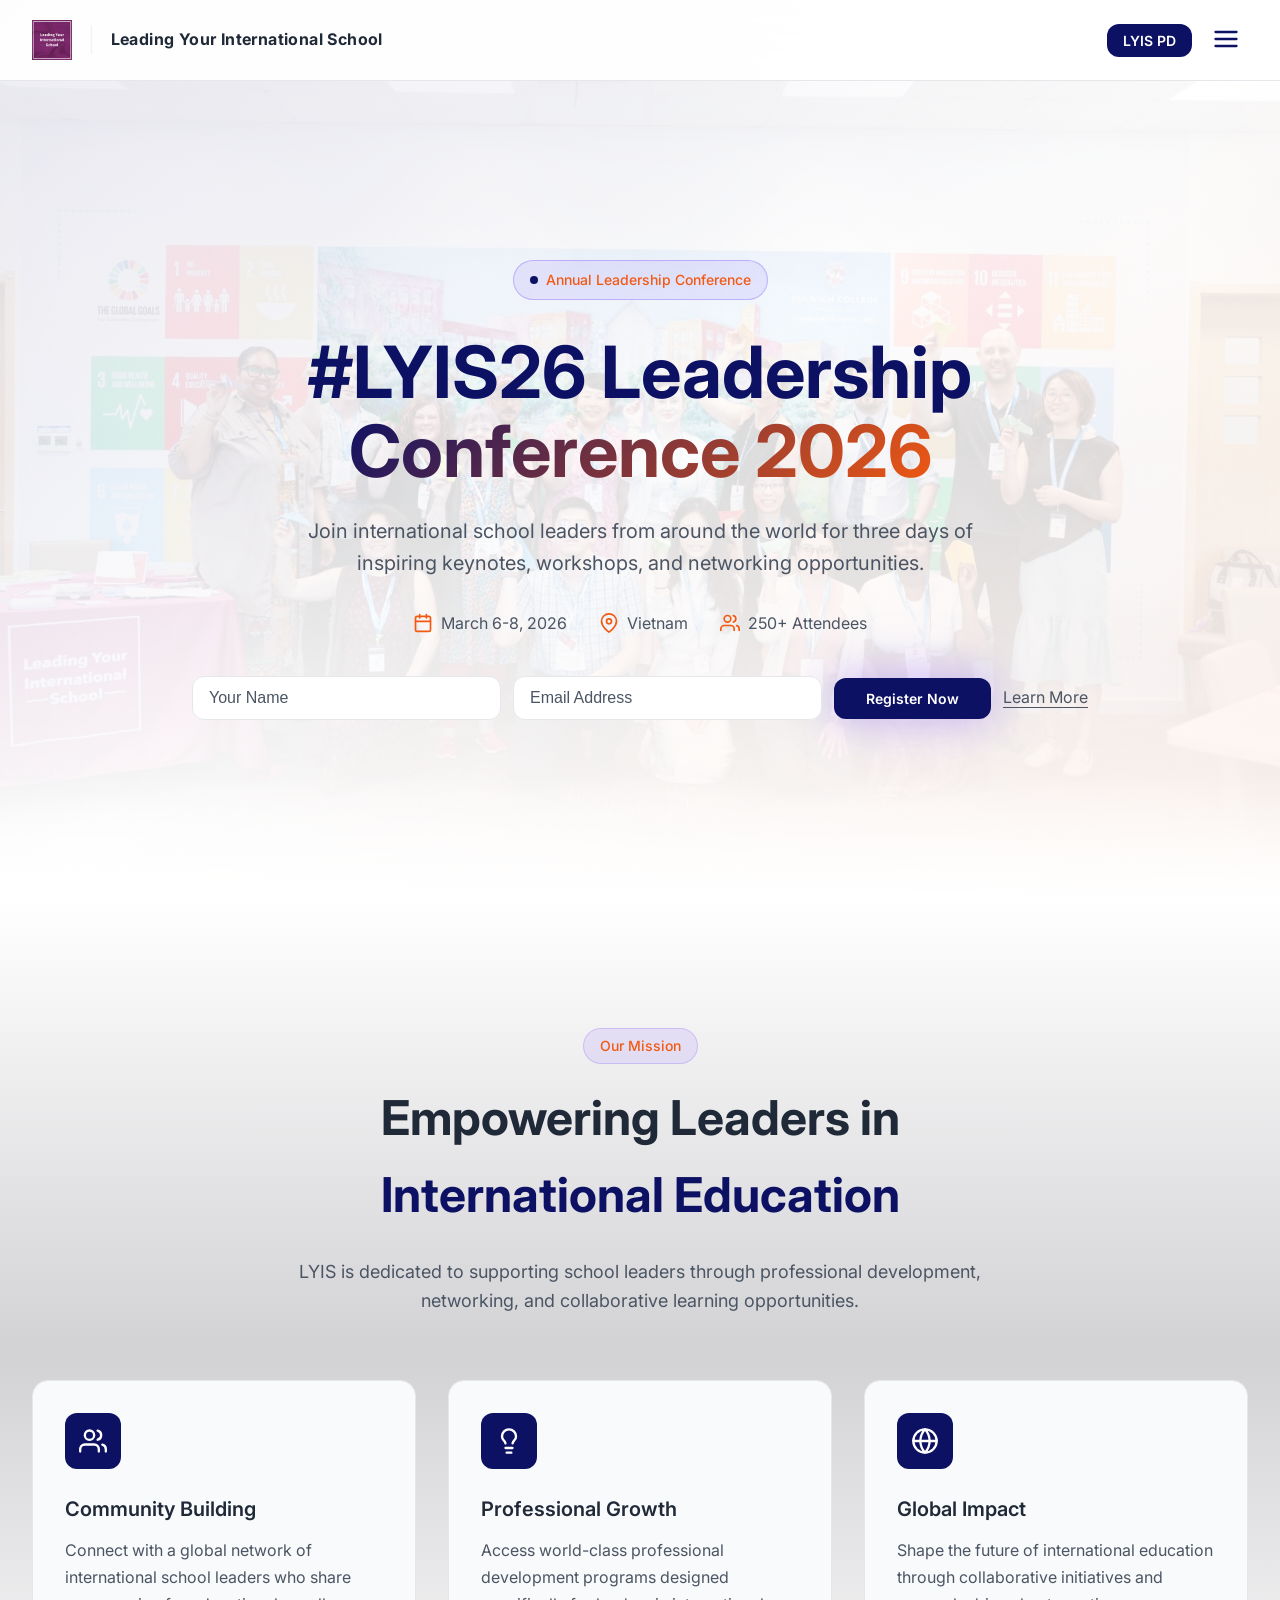
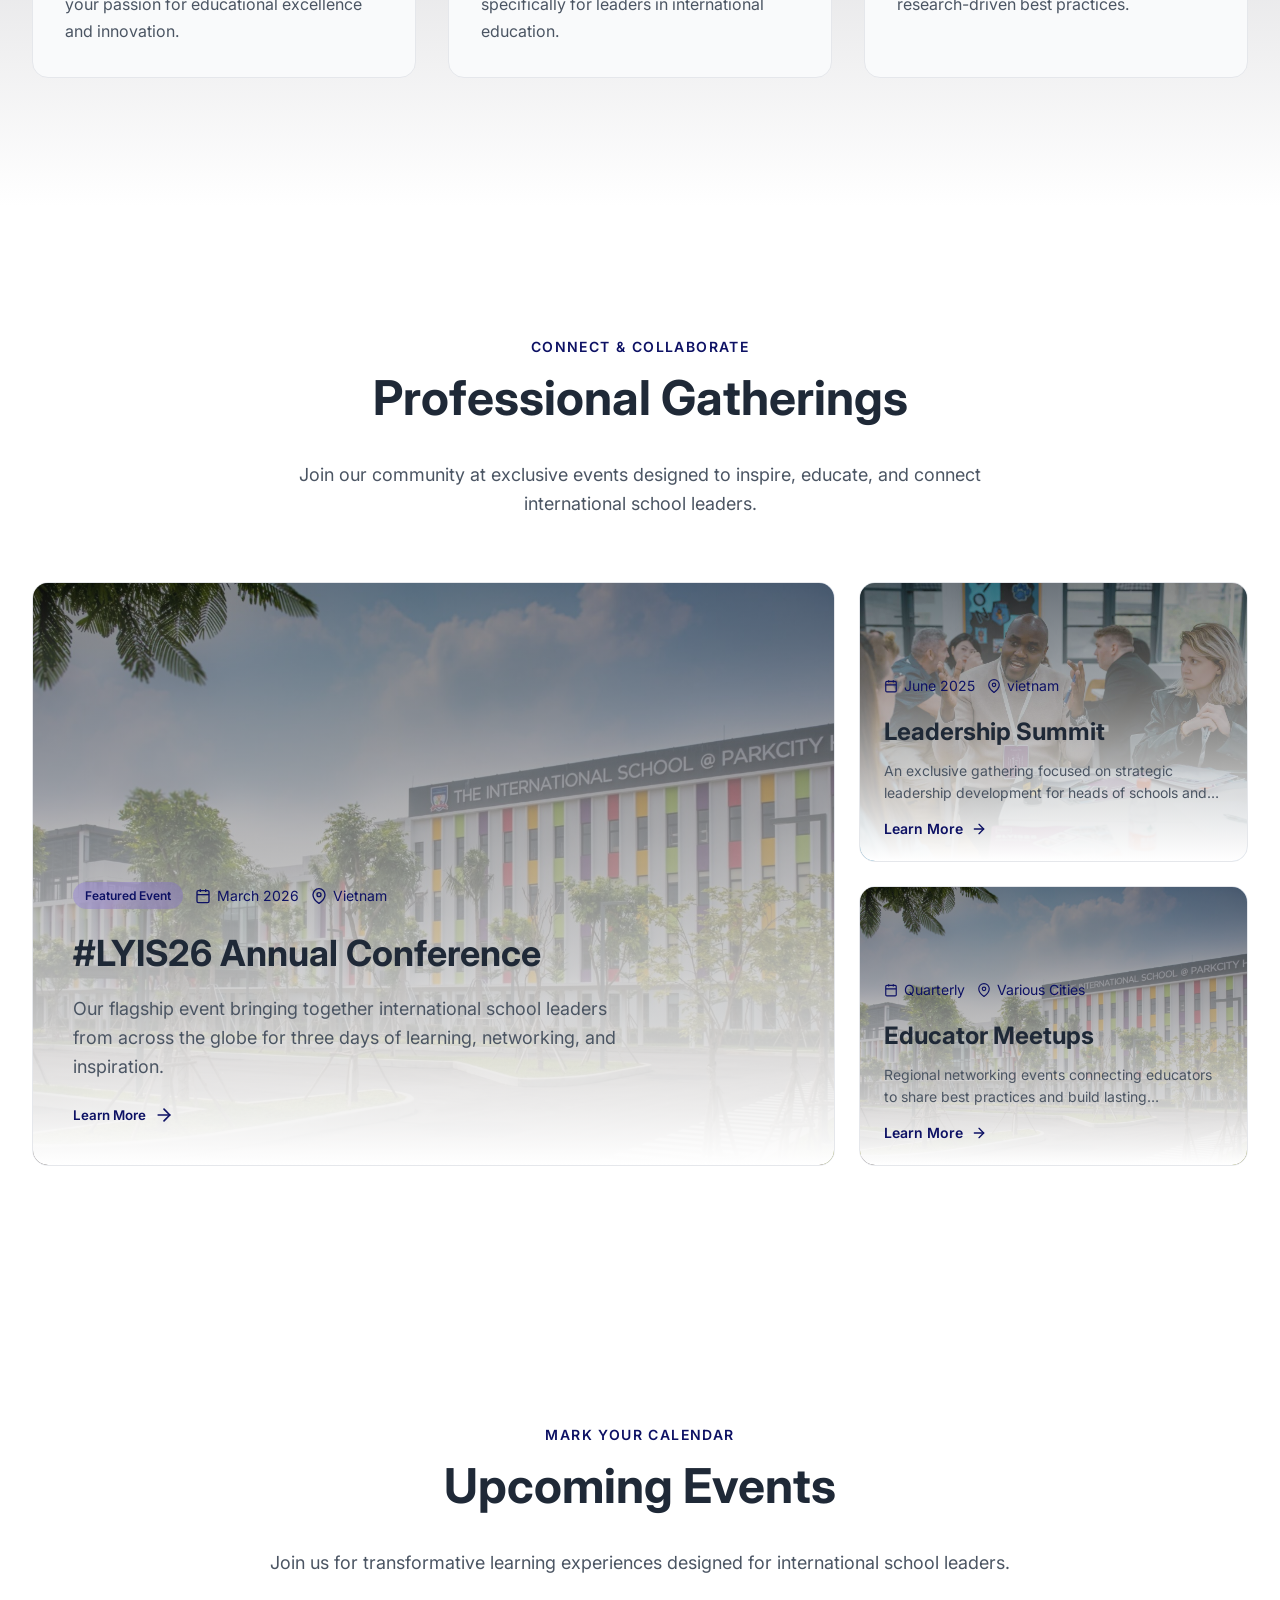
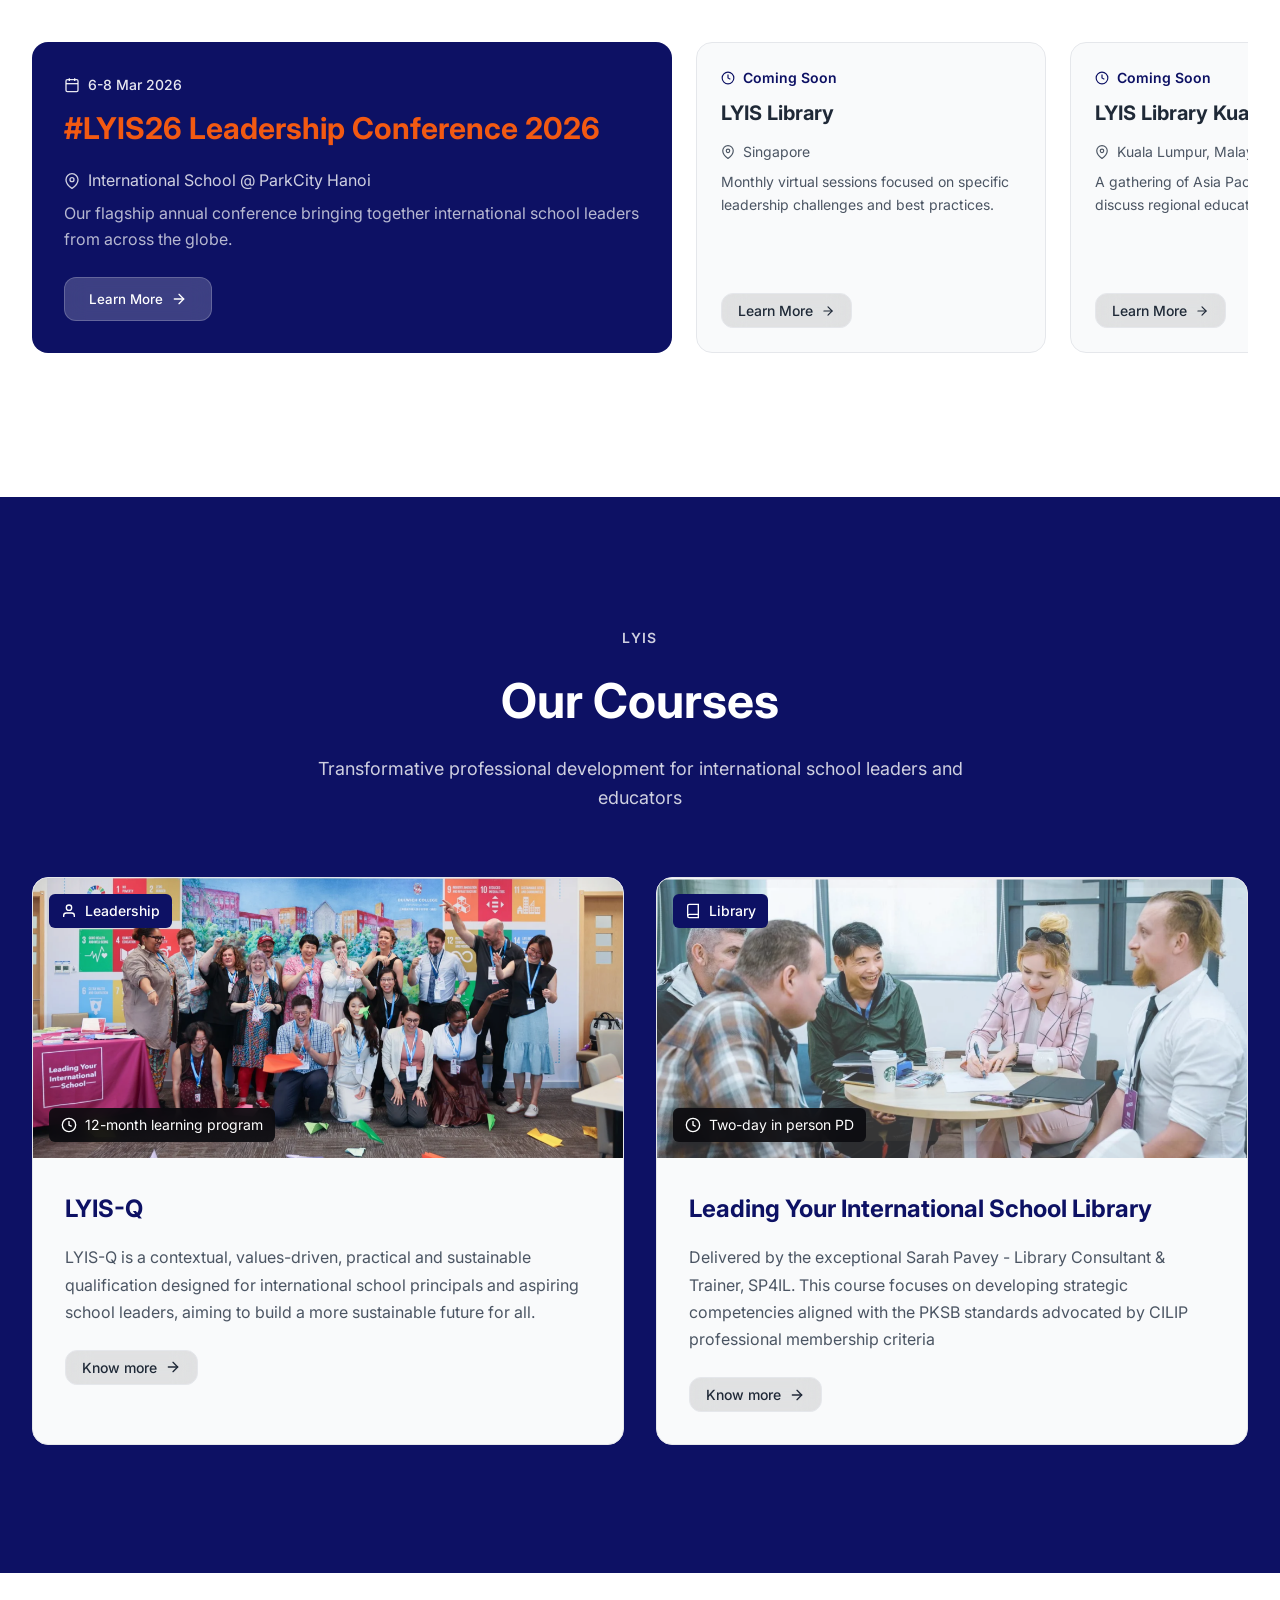
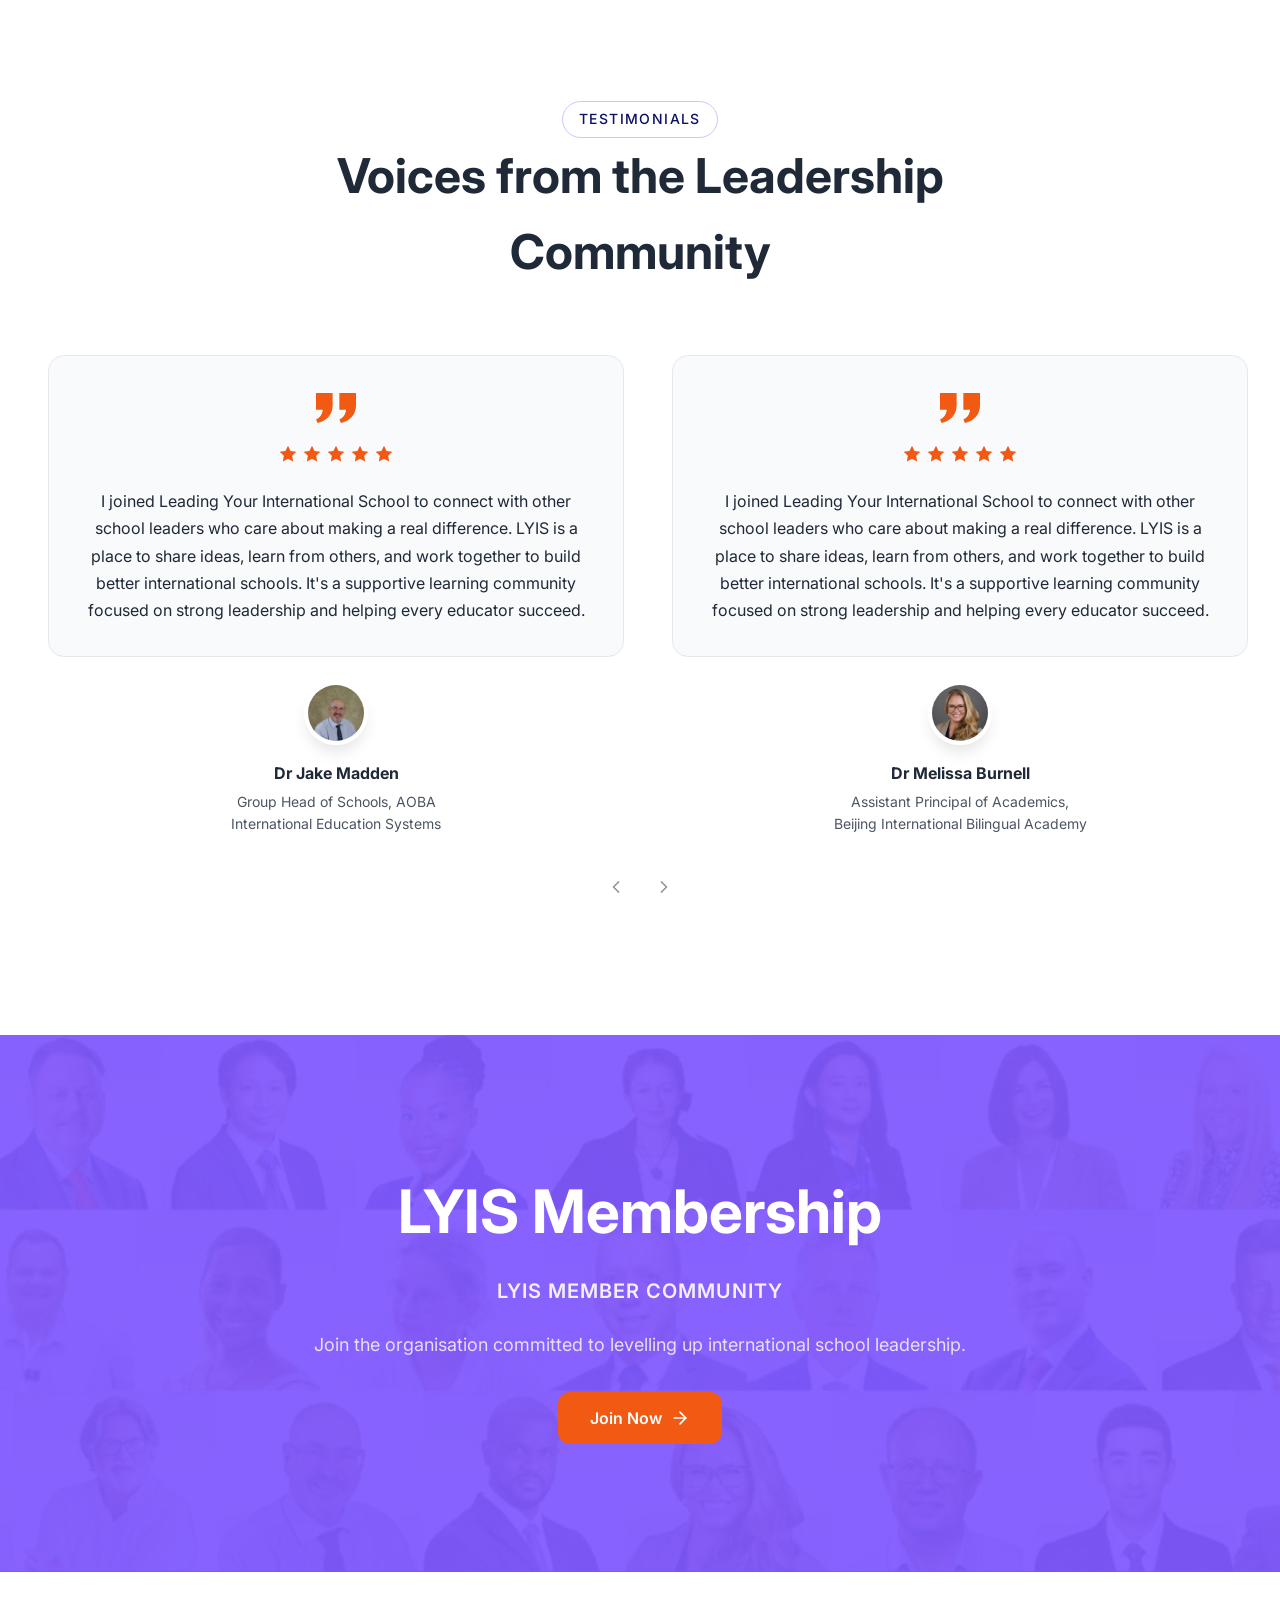
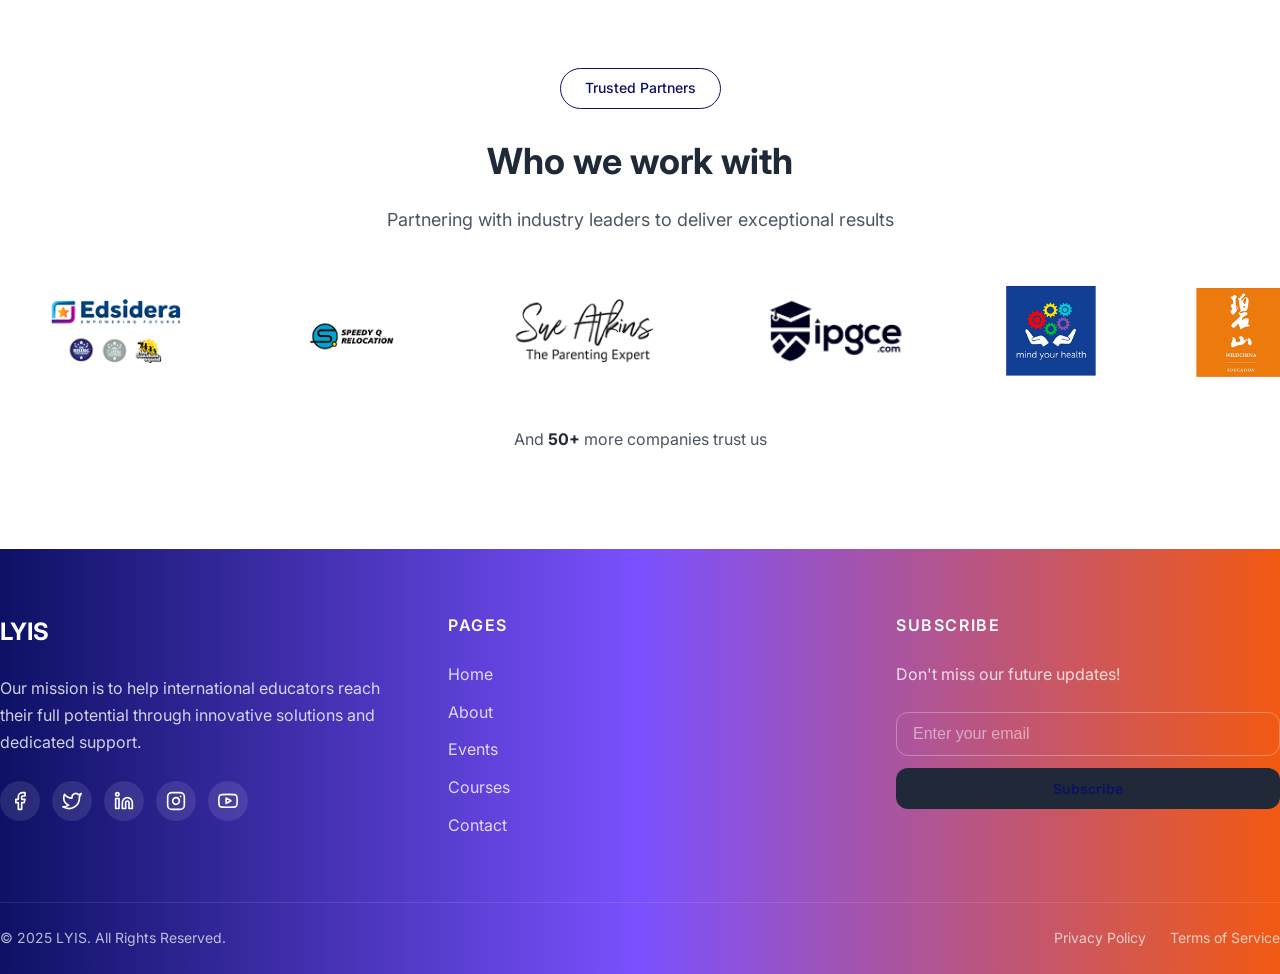
==== index.html @ 961a3764 "Add files via upload" ====
<!DOCTYPE html>
<html lang="en">
<head>
  <meta charset="UTF-8">
  <meta name="viewport" content="width=device-width, initial-scale=1.0">
  <meta name="description" content="LYIS - Leading Your International School. Join international school leaders for professional development, networking, and leadership conferences.">
  <title>LYIS - Leading Your International School</title>
  <link rel="stylesheet" href="css/style.css">
  <link href="https://fonts.googleapis.com/css2?family=Inter:wght@400;500;600;700;800&display=swap" rel="stylesheet">
</head>
<body>
  <!-- Navbar -->
  <header class="navbar">
    <div class="container nav-container">
      <a href="/" class="logo-link">
        <img src="images/lyis-logo.png" alt="LYIS - Leading Your International School" class="logo-img">
        <span class="logo-divider">|</span>
        <span class="logo-text">Leading Your International School</span>
      </a>
      <div class="nav-actions">
        <button class="btn btn-primary btn-sm">LYIS PD</button>
        <button class="menu-toggle" aria-label="Toggle menu" id="menuToggle">
          <svg width="28" height="28" viewBox="0 0 24 24" fill="none" stroke="currentColor" stroke-width="2" stroke-linecap="round" stroke-linejoin="round">
            <line x1="3" y1="12" x2="21" y2="12"></line>
            <line x1="3" y1="6" x2="21" y2="6"></line>
            <line x1="3" y1="18" x2="21" y2="18"></line>
          </svg>
        </button>
      </div>
    </div>
  </header>

  <!-- Full Page Menu Overlay -->
  <div class="menu-overlay" id="menuOverlay">
    <div class="menu-overlay-bg"></div>
    <div class="menu-content">
      <div class="container nav-container">
        <a href="/" class="logo-link">
          <img src="images/lyis-logo.png" alt="LYIS" class="logo-img">
          <span class="logo-divider">|</span>
          <span class="logo-text">Leading Your International School</span>
        </a>
        <button class="menu-close" aria-label="Close menu" id="menuClose">
          <svg width="28" height="28" viewBox="0 0 24 24" fill="none" stroke="currentColor" stroke-width="2" stroke-linecap="round" stroke-linejoin="round">
            <line x1="18" y1="6" x2="6" y2="18"></line>
            <line x1="6" y1="6" x2="18" y2="18"></line>
          </svg>
        </button>
      </div>
      <nav class="menu-nav">
        <a href="#about" class="menu-link">About</a>
        <a href="#events" class="menu-link">Events</a>
        <a href="#courses" class="menu-link">Courses</a>
        <a href="#membership" class="menu-link">Membership</a>
        <a href="#contact" class="menu-link">Contact</a>
      </nav>
    </div>
  </div>

  <!-- Hero Section -->
  <section class="hero" id="home">
    <div class="hero-bg" style="background-image: url('images/hero-background.jpg');"></div>
    <div class="hero-overlay"></div>
    <div class="hero-overlay-accent"></div>
    <div class="container hero-content">
      <div class="hero-inner">
        <div class="conference-badge">
          <span class="badge-dot"></span>
          <span>Annual Leadership Conference</span>
        </div>
        <h1 class="hero-title">
          #LYIS26 Leadership<br>
          <span class="gradient-text">Conference 2026</span>
        </h1>
        <p class="hero-description">
          Join international school leaders from around the world for three days of 
          inspiring keynotes, workshops, and networking opportunities.
        </p>
        <div class="hero-details">
          <div class="detail-item">
            <svg width="20" height="20" viewBox="0 0 24 24" fill="none" stroke="currentColor" stroke-width="2" stroke-linecap="round" stroke-linejoin="round" class="icon-primary">
              <rect x="3" y="4" width="18" height="18" rx="2" ry="2"></rect>
              <line x1="16" y1="2" x2="16" y2="6"></line>
              <line x1="8" y1="2" x2="8" y2="6"></line>
              <line x1="3" y1="10" x2="21" y2="10"></line>
            </svg>
            <span>March 6-8, 2026</span>
          </div>
          <div class="detail-item">
            <svg width="20" height="20" viewBox="0 0 24 24" fill="none" stroke="currentColor" stroke-width="2" stroke-linecap="round" stroke-linejoin="round" class="icon-primary">
              <path d="M21 10c0 7-9 13-9 13s-9-6-9-13a9 9 0 0 1 18 0z"></path>
              <circle cx="12" cy="10" r="3"></circle>
            </svg>
            <span>Vietnam</span>
          </div>
          <div class="detail-item">
            <svg width="20" height="20" viewBox="0 0 24 24" fill="none" stroke="currentColor" stroke-width="2" stroke-linecap="round" stroke-linejoin="round" class="icon-primary">
              <path d="M17 21v-2a4 4 0 0 0-4-4H5a4 4 0 0 0-4 4v2"></path>
              <circle cx="9" cy="7" r="4"></circle>
              <path d="M23 21v-2a4 4 0 0 0-3-3.87"></path>
              <path d="M16 3.13a4 4 0 0 1 0 7.75"></path>
            </svg>
            <span>250+ Attendees</span>
          </div>
        </div>
        <form class="hero-form">
          <input type="text" placeholder="Your Name" class="form-input">
          <input type="email" placeholder="Email Address" class="form-input">
          <button type="submit" class="btn btn-primary btn-glow">Register Now</button>
          <a href="#about" class="learn-more-link">Learn More</a>
        </form>
      </div>
    </div>
    <div class="hero-fade"></div>
  </section>

  <!-- Mission Section -->
  <section id="about" class="mission-section">
    <div class="mission-gradient"></div>
    <div class="container">
      <div class="section-header">
        <span class="section-badge">Our Mission</span>
        <h2 class="section-title">
          Empowering Leaders in <span class="primary-text">International Education</span>
        </h2>
        <p class="section-description">
          LYIS is dedicated to supporting school leaders through professional development, networking, and collaborative learning opportunities.
        </p>
      </div>
      <div class="features-grid">
        <div class="feature-card">
          <div class="feature-icon background-primary">
            <svg width="28" height="28" viewBox="0 0 24 24" fill="none" stroke="currentColor" stroke-width="2" stroke-linecap="round" stroke-linejoin="round">
              <path d="M17 21v-2a4 4 0 0 0-4-4H5a4 4 0 0 0-4 4v2"></path>
              <circle cx="9" cy="7" r="4"></circle>
              <path d="M23 21v-2a4 4 0 0 0-3-3.87"></path>
              <path d="M16 3.13a4 4 0 0 1 0 7.75"></path>
            </svg>
          </div>
          <h3 class="feature-title">Community Building</h3>
          <p class="feature-description">Connect with a global network of international school leaders who share your passion for educational excellence and innovation.</p>
          <div class="feature-glow"></div>
        </div>
        <div class="feature-card">
          <div class="feature-icon background-primary">
            <svg width="28" height="28" viewBox="0 0 24 24" fill="none" stroke="currentColor" stroke-width="2" stroke-linecap="round" stroke-linejoin="round">
              <line x1="9" y1="18" x2="15" y2="18"></line>
              <line x1="10" y1="22" x2="14" y2="22"></line>
              <path d="M15.09 14c.18-.98.65-1.74 1.41-2.5A4.65 4.65 0 0 0 18 8 6 6 0 0 0 6 8c0 1 .23 2.23 1.5 3.5A4.61 4.61 0 0 1 8.91 14"></path>
            </svg>
          </div>
          <h3 class="feature-title">Professional Growth</h3>
          <p class="feature-description">Access world-class professional development programs designed specifically for leaders in international education.</p>
          <div class="feature-glow"></div>
        </div>
        <div class="feature-card">
          <div class="feature-icon background-primary">
            <svg width="28" height="28" viewBox="0 0 24 24" fill="none" stroke="currentColor" stroke-width="2" stroke-linecap="round" stroke-linejoin="round">
              <circle cx="12" cy="12" r="10"></circle>
              <line x1="2" y1="12" x2="22" y2="12"></line>
              <path d="M12 2a15.3 15.3 0 0 1 4 10 15.3 15.3 0 0 1-4 10 15.3 15.3 0 0 1-4-10 15.3 15.3 0 0 1 4-10z"></path>
            </svg>
          </div>
          <h3 class="feature-title">Global Impact</h3>
          <p class="feature-description">Shape the future of international education through collaborative initiatives and research-driven best practices.</p>
          <div class="feature-glow"></div>
        </div>
      </div>
    </div>
  </section>

  <!-- Professional Gatherings Section -->
  <section id="events" class="gatherings-section">
    <div class="container">
      <div class="section-header">
        <span class="section-label">Connect & Collaborate</span>
        <h2 class="section-title">Professional Gatherings</h2>
        <p class="section-description">Join our community at exclusive events designed to inspire, educate, and connect international school leaders.</p>
      </div>
      <div class="bento-grid">
        <!-- Featured Card -->
        <div class="bento-card bento-featured">
          <div class="bento-image" style="background-image: url('images/gathering-venue.jpg');"></div>
          <div class="bento-overlay"></div>
          <div class="bento-content">
            <div class="bento-meta">
              <span class="featured-badge">Featured Event</span>
              <span class="meta-item">
                <svg width="16" height="16" viewBox="0 0 24 24" fill="none" stroke="currentColor" stroke-width="2"><rect x="3" y="4" width="18" height="18" rx="2" ry="2"></rect><line x1="16" y1="2" x2="16" y2="6"></line><line x1="8" y1="2" x2="8" y2="6"></line><line x1="3" y1="10" x2="21" y2="10"></line></svg>
                March 2026
              </span>
              <span class="meta-item">
                <svg width="16" height="16" viewBox="0 0 24 24" fill="none" stroke="currentColor" stroke-width="2"><path d="M21 10c0 7-9 13-9 13s-9-6-9-13a9 9 0 0 1 18 0z"></path><circle cx="12" cy="10" r="3"></circle></svg>
                Vietnam
              </span>
            </div>
            <h3 class="bento-title">#LYIS26 Annual Conference</h3>
            <p class="bento-description">Our flagship event bringing together international school leaders from across the globe for three days of learning, networking, and inspiration.</p>
            <button class="btn-text">
              Learn More
              <svg width="20" height="20" viewBox="0 0 24 24" fill="none" stroke="currentColor" stroke-width="2" stroke-linecap="round" stroke-linejoin="round"><line x1="5" y1="12" x2="19" y2="12"></line><polyline points="12 5 19 12 12 19"></polyline></svg>
            </button>
          </div>
        </div>
        <!-- Smaller Cards -->
        <div class="bento-card bento-small">
          <div class="bento-image" style="background-image: url('images/gathering-discussion.jpg');"></div>
          <div class="bento-overlay"></div>
          <div class="bento-content">
            <div class="bento-meta">
              <span class="meta-item">
                <svg width="14" height="14" viewBox="0 0 24 24" fill="none" stroke="currentColor" stroke-width="2"><rect x="3" y="4" width="18" height="18" rx="2" ry="2"></rect><line x1="16" y1="2" x2="16" y2="6"></line><line x1="8" y1="2" x2="8" y2="6"></line><line x1="3" y1="10" x2="21" y2="10"></line></svg>
                June 2025
              </span>
              <span class="meta-item">
                <svg width="14" height="14" viewBox="0 0 24 24" fill="none" stroke="currentColor" stroke-width="2"><path d="M21 10c0 7-9 13-9 13s-9-6-9-13a9 9 0 0 1 18 0z"></path><circle cx="12" cy="10" r="3"></circle></svg>
                vietnam
              </span>
            </div>
            <h3 class="bento-title-sm">Leadership Summit</h3>
            <p class="bento-description-sm">An exclusive gathering focused on strategic leadership development for heads of schools and senior administrators.</p>
            <button class="btn-text btn-text-sm">
              Learn More
              <svg width="16" height="16" viewBox="0 0 24 24" fill="none" stroke="currentColor" stroke-width="2" stroke-linecap="round" stroke-linejoin="round"><line x1="5" y1="12" x2="19" y2="12"></line><polyline points="12 5 19 12 12 19"></polyline></svg>
            </button>
          </div>
        </div>
        <div class="bento-card bento-small">
          <div class="bento-image" style="background-image: url('images/gathering-venue.jpg');"></div>
          <div class="bento-overlay"></div>
          <div class="bento-content">
            <div class="bento-meta">
              <span class="meta-item">
                <svg width="14" height="14" viewBox="0 0 24 24" fill="none" stroke="currentColor" stroke-width="2"><rect x="3" y="4" width="18" height="18" rx="2" ry="2"></rect><line x1="16" y1="2" x2="16" y2="6"></line><line x1="8" y1="2" x2="8" y2="6"></line><line x1="3" y1="10" x2="21" y2="10"></line></svg>
                Quarterly
              </span>
              <span class="meta-item">
                <svg width="14" height="14" viewBox="0 0 24 24" fill="none" stroke="currentColor" stroke-width="2"><path d="M21 10c0 7-9 13-9 13s-9-6-9-13a9 9 0 0 1 18 0z"></path><circle cx="12" cy="10" r="3"></circle></svg>
                Various Cities
              </span>
            </div>
            <h3 class="bento-title-sm">Educator Meetups</h3>
            <p class="bento-description-sm">Regional networking events connecting educators to share best practices and build lasting professional relationships.</p>
            <button class="btn-text btn-text-sm">
              Learn More
              <svg width="16" height="16" viewBox="0 0 24 24" fill="none" stroke="currentColor" stroke-width="2" stroke-linecap="round" stroke-linejoin="round"><line x1="5" y1="12" x2="19" y2="12"></line><polyline points="12 5 19 12 12 19"></polyline></svg>
            </button>
          </div>
        </div>
      </div>
    </div>
  </section>

  <!-- Upcoming Events Section -->
  <section class="upcoming-events-section">
    <div class="container">
      <div class="section-header">
        <span class="section-label">Mark Your Calendar</span>
        <h2 class="section-title">Upcoming Events</h2>
        <p class="section-description">Join us for transformative learning experiences designed for international school leaders.</p>
      </div>
      <div class="events-scroll">
        <!-- Dated Event Card -->
        <div class="event-card event-card-featured">
          <span class="event-date">
            <svg width="16" height="16" viewBox="0 0 24 24" fill="none" stroke="currentColor" stroke-width="2"><rect x="3" y="4" width="18" height="18" rx="2" ry="2"></rect><line x1="16" y1="2" x2="16" y2="6"></line><line x1="8" y1="2" x2="8" y2="6"></line><line x1="3" y1="10" x2="21" y2="10"></line></svg>
            6-8 Mar 2026
          </span>
          <h3 class="event-title">#LYIS26 Leadership Conference 2026</h3>
          <p class="event-location">
            <svg width="16" height="16" viewBox="0 0 24 24" fill="none" stroke="currentColor" stroke-width="2"><path d="M21 10c0 7-9 13-9 13s-9-6-9-13a9 9 0 0 1 18 0z"></path><circle cx="12" cy="10" r="3"></circle></svg>
            International School @ ParkCity Hanoi
          </p>
          <p class="event-description">Our flagship annual conference bringing together international school leaders from across the globe.</p>
          <button class="btn-outline-light">
            Learn More
            <svg width="16" height="16" viewBox="0 0 24 24" fill="none" stroke="currentColor" stroke-width="2" stroke-linecap="round" stroke-linejoin="round"><line x1="5" y1="12" x2="19" y2="12"></line><polyline points="12 5 19 12 12 19"></polyline></svg>
          </button>
        </div>
        <!-- Coming Soon Cards -->
        <div class="event-card event-card-small">
          <span class="event-coming-soon">
            <svg width="14" height="14" viewBox="0 0 24 24" fill="none" stroke="currentColor" stroke-width="2"><circle cx="12" cy="12" r="10"></circle><polyline points="12 6 12 12 16 14"></polyline></svg>
            Coming Soon
          </span>
          <h3 class="event-title-sm">LYIS Library</h3>
          <p class="event-location-sm">
            <svg width="14" height="14" viewBox="0 0 24 24" fill="none" stroke="currentColor" stroke-width="2"><path d="M21 10c0 7-9 13-9 13s-9-6-9-13a9 9 0 0 1 18 0z"></path><circle cx="12" cy="10" r="3"></circle></svg>
            Singapore
          </p>
          <p class="event-description-sm">Monthly virtual sessions focused on specific leadership challenges and best practices.</p>
          <button class="btn-outline-small">
            Learn More
            <svg width="14" height="14" viewBox="0 0 24 24" fill="none" stroke="currentColor" stroke-width="2" stroke-linecap="round" stroke-linejoin="round"><line x1="5" y1="12" x2="19" y2="12"></line><polyline points="12 5 19 12 12 19"></polyline></svg>
          </button>
        </div>
        <div class="event-card event-card-small">
          <span class="event-coming-soon">
            <svg width="14" height="14" viewBox="0 0 24 24" fill="none" stroke="currentColor" stroke-width="2"><circle cx="12" cy="12" r="10"></circle><polyline points="12 6 12 12 16 14"></polyline></svg>
            Coming Soon
          </span>
          <h3 class="event-title-sm">LYIS Library Kuala Lumpur</h3>
          <p class="event-location-sm">
            <svg width="14" height="14" viewBox="0 0 24 24" fill="none" stroke="currentColor" stroke-width="2"><path d="M21 10c0 7-9 13-9 13s-9-6-9-13a9 9 0 0 1 18 0z"></path><circle cx="12" cy="10" r="3"></circle></svg>
            Kuala Lumpur, Malaysia
          </p>
          <p class="event-description-sm">A gathering of Asia Pacific school leaders to discuss regional educational trends.</p>
          <button class="btn-outline-small">
            Learn More
            <svg width="14" height="14" viewBox="0 0 24 24" fill="none" stroke="currentColor" stroke-width="2" stroke-linecap="round" stroke-linejoin="round"><line x1="5" y1="12" x2="19" y2="12"></line><polyline points="12 5 19 12 12 19"></polyline></svg>
          </button>
        </div>
        <!--
        <div class="event-card event-card-small">
          <span class="event-coming-soon">
            <svg width="14" height="14" viewBox="0 0 24 24" fill="none" stroke="currentColor" stroke-width="2"><circle cx="12" cy="12" r="10"></circle><polyline points="12 6 12 12 16 14"></polyline></svg>
            Coming Soon
          </span>
          <h3 class="event-title-sm">Innovation in Education Forum</h3>
          <p class="event-location-sm">
            <svg width="14" height="14" viewBox="0 0 24 24" fill="none" stroke="currentColor" stroke-width="2"><path d="M21 10c0 7-9 13-9 13s-9-6-9-13a9 9 0 0 1 18 0z"></path><circle cx="12" cy="10" r="3"></circle></svg>
            Dubai, UAE
          </p>
          <p class="event-description-sm">Exploring cutting-edge teaching methodologies and educational technologies.</p>
          <button class="btn-outline-small">
            Learn More
            <svg width="14" height="14" viewBox="0 0 24 24" fill="none" stroke="currentColor" stroke-width="2" stroke-linecap="round" stroke-linejoin="round"><line x1="5" y1="12" x2="19" y2="12"></line><polyline points="12 5 19 12 12 19"></polyline></svg>
          </button>
        </div>
        <div class="event-card event-card-small">
          <span class="event-coming-soon">
            <svg width="14" height="14" viewBox="0 0 24 24" fill="none" stroke="currentColor" stroke-width="2"><circle cx="12" cy="12" r="10"></circle><polyline points="12 6 12 12 16 14"></polyline></svg>
            Coming Soon
          </span>
          <h3 class="event-title-sm">Sustainability in Schools</h3>
          <p class="event-location-sm">
            <svg width="14" height="14" viewBox="0 0 24 24" fill="none" stroke="currentColor" stroke-width="2"><path d="M21 10c0 7-9 13-9 13s-9-6-9-13a9 9 0 0 1 18 0z"></path><circle cx="12" cy="10" r="3"></circle></svg>
            Amsterdam, Netherlands
          </p>
          <p class="event-description-sm">Building environmentally conscious educational institutions for the future.</p>
          <button class="btn-outline-small">
            Learn More
            <svg width="14" height="14" viewBox="0 0 24 24" fill="none" stroke="currentColor" stroke-width="2" stroke-linecap="round" stroke-linejoin="round"><line x1="5" y1="12" x2="19" y2="12"></line><polyline points="12 5 19 12 12 19"></polyline></svg>
          </button>
        </div>
        -->
      </div>
    </div>
  </section>

  <!-- Courses Section -->
  <section id="courses" class="courses-section">
    <div class="container">
      <div class="section-header section-header-light">
        <span class="section-label-light">LYIS</span>
        <h2 class="section-title-light">Our Courses</h2>
        <p class="section-description-light">Transformative professional development for international school leaders and educators</p>
      </div>
      <div class="courses-grid">
        <div class="course-card">
          <div class="course-image">
            <img src="images/course01.png" alt="LYIS-Q Leadership Course">
            <span class="course-category">
              <svg width="16" height="16" viewBox="0 0 24 24" fill="none" stroke="currentColor" stroke-width="2"><path d="M20 21v-2a4 4 0 0 0-4-4H8a4 4 0 0 0-4 4v2"></path><circle cx="12" cy="7" r="4"></circle></svg>
              Leadership
            </span>
            <span class="course-duration">
              <svg width="16" height="16" viewBox="0 0 24 24" fill="none" stroke="currentColor" stroke-width="2"><circle cx="12" cy="12" r="10"></circle><polyline points="12 6 12 12 16 14"></polyline></svg>
              12-month learning program
            </span>
          </div>
          <div class="course-content">
            <h3 class="course-title">LYIS-Q</h3>
            <p class="course-description">LYIS-Q is a contextual, values-driven, practical and sustainable qualification designed for international school principals and aspiring school leaders, aiming to build a more sustainable future for all.</p>
            <button class="btn-outline-small">
              Know more
              <svg width="16" height="16" viewBox="0 0 24 24" fill="none" stroke="currentColor" stroke-width="2" stroke-linecap="round" stroke-linejoin="round"><line x1="5" y1="12" x2="19" y2="12"></line><polyline points="12 5 19 12 12 19"></polyline></svg>
            </button>
          </div>
        </div>
        <div class="course-card">
          <div class="course-image">
            <img src="images/course02.png" alt="Library Leadership Course">
            <span class="course-category">
              <svg width="16" height="16" viewBox="0 0 24 24" fill="none" stroke="currentColor" stroke-width="2"><path d="M4 19.5A2.5 2.5 0 0 1 6.5 17H20"></path><path d="M6.5 2H20v20H6.5A2.5 2.5 0 0 1 4 19.5v-15A2.5 2.5 0 0 1 6.5 2z"></path></svg>
              Library
            </span>
            <span class="course-duration">
              <svg width="16" height="16" viewBox="0 0 24 24" fill="none" stroke="currentColor" stroke-width="2"><circle cx="12" cy="12" r="10"></circle><polyline points="12 6 12 12 16 14"></polyline></svg>
              Two-day in person PD
            </span>
          </div>
          <div class="course-content">
            <h3 class="course-title">Leading Your International School Library</h3>
            <p class="course-description">Delivered by the exceptional Sarah Pavey - Library Consultant & Trainer, SP4IL. This course focuses on developing strategic competencies aligned with the PKSB standards advocated by CILIP professional membership criteria</p>
            <button class="btn-outline-small">
              Know more
              <svg width="16" height="16" viewBox="0 0 24 24" fill="none" stroke="currentColor" stroke-width="2" stroke-linecap="round" stroke-linejoin="round"><line x1="5" y1="12" x2="19" y2="12"></line><polyline points="12 5 19 12 12 19"></polyline></svg>
            </button>
          </div>
        </div>
      </div>
    </div>
  </section>

  <!-- Testimonials Section -->
  <section class="testimonials-section">
    <div class="container">
      <div class="section-header">
        <span class="testimonials-badge">Testimonials</span>
        <h2 class="section-title">Voices from the Leadership Community</h2>
      </div>
      <div class="testimonials-carousel" id="testimonialsCarousel">
        <div class="testimonials-track" id="testimonialsTrack">
          <div class="testimonial-item">
            <div class="testimonial-card">
              <div class="quote-icon">
                <svg width="40" height="40" viewBox="0 0 24 24" fill="currentColor" style="transform: rotate(180deg);">
                  <path d="M14.017 21v-7.391c0-5.704 3.731-9.57 8.983-10.609l.995 2.151c-2.432.917-3.995 3.638-3.995 5.849h4v10h-9.983zm-14.017 0v-7.391c0-5.704 3.748-9.57 9-10.609l.996 2.151c-2.433.917-3.996 3.638-3.996 5.849h3.983v10h-9.983z"/>
                </svg>
              </div>
              <div class="stars">
                <svg width="20" height="20" viewBox="0 0 24 24" fill="currentColor"><polygon points="12 2 15.09 8.26 22 9.27 17 14.14 18.18 21.02 12 17.77 5.82 21.02 7 14.14 2 9.27 8.91 8.26 12 2"></polygon></svg>
                <svg width="20" height="20" viewBox="0 0 24 24" fill="currentColor"><polygon points="12 2 15.09 8.26 22 9.27 17 14.14 18.18 21.02 12 17.77 5.82 21.02 7 14.14 2 9.27 8.91 8.26 12 2"></polygon></svg>
                <svg width="20" height="20" viewBox="0 0 24 24" fill="currentColor"><polygon points="12 2 15.09 8.26 22 9.27 17 14.14 18.18 21.02 12 17.77 5.82 21.02 7 14.14 2 9.27 8.91 8.26 12 2"></polygon></svg>
                <svg width="20" height="20" viewBox="0 0 24 24" fill="currentColor"><polygon points="12 2 15.09 8.26 22 9.27 17 14.14 18.18 21.02 12 17.77 5.82 21.02 7 14.14 2 9.27 8.91 8.26 12 2"></polygon></svg>
                <svg width="20" height="20" viewBox="0 0 24 24" fill="currentColor"><polygon points="12 2 15.09 8.26 22 9.27 17 14.14 18.18 21.02 12 17.77 5.82 21.02 7 14.14 2 9.27 8.91 8.26 12 2"></polygon></svg>
              </div>
              <p class="testimonial-content">I joined Leading Your International School to connect with other school leaders who care about making a real difference. LYIS is a place to share ideas, learn from others, and work together to build better international schools. It's a supportive learning community focused on strong leadership and helping every educator succeed.</p>
            </div>
            <div class="testimonial-author">
              <img src="images/Dr Jake Madden.png" alt="Dr Jake Madden" class="author-avatar">
              <h4 class="author-name">Dr Jake Madden</h4>
              <p class="author-role">Group Head of Schools, AOBA International Education Systems</p>
            </div>
          </div>
          <div class="testimonial-item">
            <div class="testimonial-card">
              <div class="quote-icon">
                <svg width="40" height="40" viewBox="0 0 24 24" fill="currentColor" style="transform: rotate(180deg);">
                  <path d="M14.017 21v-7.391c0-5.704 3.731-9.57 8.983-10.609l.995 2.151c-2.432.917-3.995 3.638-3.995 5.849h4v10h-9.983zm-14.017 0v-7.391c0-5.704 3.748-9.57 9-10.609l.996 2.151c-2.433.917-3.996 3.638-3.996 5.849h3.983v10h-9.983z"/>
                </svg>
              </div>
              <div class="stars">
                <svg width="20" height="20" viewBox="0 0 24 24" fill="currentColor"><polygon points="12 2 15.09 8.26 22 9.27 17 14.14 18.18 21.02 12 17.77 5.82 21.02 7 14.14 2 9.27 8.91 8.26 12 2"></polygon></svg>
                <svg width="20" height="20" viewBox="0 0 24 24" fill="currentColor"><polygon points="12 2 15.09 8.26 22 9.27 17 14.14 18.18 21.02 12 17.77 5.82 21.02 7 14.14 2 9.27 8.91 8.26 12 2"></polygon></svg>
                <svg width="20" height="20" viewBox="0 0 24 24" fill="currentColor"><polygon points="12 2 15.09 8.26 22 9.27 17 14.14 18.18 21.02 12 17.77 5.82 21.02 7 14.14 2 9.27 8.91 8.26 12 2"></polygon></svg>
                <svg width="20" height="20" viewBox="0 0 24 24" fill="currentColor"><polygon points="12 2 15.09 8.26 22 9.27 17 14.14 18.18 21.02 12 17.77 5.82 21.02 7 14.14 2 9.27 8.91 8.26 12 2"></polygon></svg>
                <svg width="20" height="20" viewBox="0 0 24 24" fill="currentColor"><polygon points="12 2 15.09 8.26 22 9.27 17 14.14 18.18 21.02 12 17.77 5.82 21.02 7 14.14 2 9.27 8.91 8.26 12 2"></polygon></svg>
              </div>
              <p class="testimonial-content">I joined Leading Your International School to connect with other school leaders who care about making a real difference. LYIS is a place to share ideas, learn from others, and work together to build better international schools. It's a supportive learning community focused on strong leadership and helping every educator succeed.</p>
            </div>
            <div class="testimonial-author">
              <img src="images/Dr Melissa Burnell.png" alt="Dr Melissa Burnell" class="author-avatar">
              <h4 class="author-name">Dr Melissa Burnell</h4>
              <p class="author-role">Assistant Principal of Academics, Beijing International Bilingual Academy</p>
            </div>
          </div>
          <!--<div class="testimonial-item">
            <div class="testimonial-card">
              <div class="quote-icon">
                <svg width="40" height="40" viewBox="0 0 24 24" fill="currentColor" style="transform: rotate(180deg);">
                  <path d="M14.017 21v-7.391c0-5.704 3.731-9.57 8.983-10.609l.995 2.151c-2.432.917-3.995 3.638-3.995 5.849h4v10h-9.983zm-14.017 0v-7.391c0-5.704 3.748-9.57 9-10.609l.996 2.151c-2.433.917-3.996 3.638-3.996 5.849h3.983v10h-9.983z"/>
                </svg>
              </div>
              <div class="stars">
                <svg width="20" height="20" viewBox="0 0 24 24" fill="currentColor"><polygon points="12 2 15.09 8.26 22 9.27 17 14.14 18.18 21.02 12 17.77 5.82 21.02 7 14.14 2 9.27 8.91 8.26 12 2"></polygon></svg>
                <svg width="20" height="20" viewBox="0 0 24 24" fill="currentColor"><polygon points="12 2 15.09 8.26 22 9.27 17 14.14 18.18 21.02 12 17.77 5.82 21.02 7 14.14 2 9.27 8.91 8.26 12 2"></polygon></svg>
                <svg width="20" height="20" viewBox="0 0 24 24" fill="currentColor"><polygon points="12 2 15.09 8.26 22 9.27 17 14.14 18.18 21.02 12 17.77 5.82 21.02 7 14.14 2 9.27 8.91 8.26 12 2"></polygon></svg>
                <svg width="20" height="20" viewBox="0 0 24 24" fill="currentColor"><polygon points="12 2 15.09 8.26 22 9.27 17 14.14 18.18 21.02 12 17.77 5.82 21.02 7 14.14 2 9.27 8.91 8.26 12 2"></polygon></svg>
                <svg width="20" height="20" viewBox="0 0 24 24" fill="currentColor"><polygon points="12 2 15.09 8.26 22 9.27 17 14.14 18.18 21.02 12 17.77 5.82 21.02 7 14.14 2 9.27 8.91 8.26 12 2"></polygon></svg>
              </div>
              <p class="testimonial-content">The LYIS community has been transformative for my leadership journey. The resources, connections, and support have helped me become a more effective leader and create positive change in my school.</p>
            </div>
            <div class="testimonial-author">
              <img src="https://images.unsplash.com/photo-1438761681033-6461ffad8d80?w=150&h=150&fit=crop&crop=face" alt="Sarah Thompson" class="author-avatar">
              <h4 class="author-name">Sarah Thompson</h4>
              <p class="author-role">Principal, Singapore American School</p>
            </div>
          </div>
          <div class="testimonial-item">
            <div class="testimonial-card">
              <div class="quote-icon">
                <svg width="40" height="40" viewBox="0 0 24 24" fill="currentColor" style="transform: rotate(180deg);">
                  <path d="M14.017 21v-7.391c0-5.704 3.731-9.57 8.983-10.609l.995 2.151c-2.432.917-3.995 3.638-3.995 5.849h4v10h-9.983zm-14.017 0v-7.391c0-5.704 3.748-9.57 9-10.609l.996 2.151c-2.433.917-3.996 3.638-3.996 5.849h3.983v10h-9.983z"/>
                </svg>
              </div>
              <div class="stars">
                <svg width="20" height="20" viewBox="0 0 24 24" fill="currentColor"><polygon points="12 2 15.09 8.26 22 9.27 17 14.14 18.18 21.02 12 17.77 5.82 21.02 7 14.14 2 9.27 8.91 8.26 12 2"></polygon></svg>
                <svg width="20" height="20" viewBox="0 0 24 24" fill="currentColor"><polygon points="12 2 15.09 8.26 22 9.27 17 14.14 18.18 21.02 12 17.77 5.82 21.02 7 14.14 2 9.27 8.91 8.26 12 2"></polygon></svg>
                <svg width="20" height="20" viewBox="0 0 24 24" fill="currentColor"><polygon points="12 2 15.09 8.26 22 9.27 17 14.14 18.18 21.02 12 17.77 5.82 21.02 7 14.14 2 9.27 8.91 8.26 12 2"></polygon></svg>
                <svg width="20" height="20" viewBox="0 0 24 24" fill="currentColor"><polygon points="12 2 15.09 8.26 22 9.27 17 14.14 18.18 21.02 12 17.77 5.82 21.02 7 14.14 2 9.27 8.91 8.26 12 2"></polygon></svg>
                <svg width="20" height="20" viewBox="0 0 24 24" fill="currentColor"><polygon points="12 2 15.09 8.26 22 9.27 17 14.14 18.18 21.02 12 17.77 5.82 21.02 7 14.14 2 9.27 8.91 8.26 12 2"></polygon></svg>
              </div>
              <p class="testimonial-content">Being part of LYIS has connected me with like-minded educators from around the world. The professional development opportunities and collaborative spirit make this community truly special.</p>
            </div>
            <div class="testimonial-author">
              <img src="https://images.unsplash.com/photo-1507003211169-0a1dd7228f2d?w=150&h=150&fit=crop&crop=face" alt="Michael Chen" class="author-avatar">
              <h4 class="author-name">Michael Chen</h4>
              <p class="author-role">Head of School, Hong Kong International Academy</p>
            </div>
          </div>-->
        </div>
        <div class="carousel-nav">
          <button class="carousel-btn" id="prevBtn" aria-label="Previous testimonial">
            <svg width="20" height="20" viewBox="0 0 24 24" fill="none" stroke="currentColor" stroke-width="2" stroke-linecap="round" stroke-linejoin="round"><polyline points="15 18 9 12 15 6"></polyline></svg>
          </button>
          <button class="carousel-btn" id="nextBtn" aria-label="Next testimonial">
            <svg width="20" height="20" viewBox="0 0 24 24" fill="none" stroke="currentColor" stroke-width="2" stroke-linecap="round" stroke-linejoin="round"><polyline points="9 18 15 12 9 6"></polyline></svg>
          </button>
        </div>
      </div>
    </div>
  </section>

  <!-- Membership Section -->
  <section id="membership" class="membership-section" style="background-image: url('images/members-bg.jpg');">
    <div class="membership-overlay"></div>
    <div class="container membership-content">
      <h2 class="membership-title">LYIS Membership</h2>
      <h3 class="membership-subtitle">LYIS MEMBER COMMUNITY</h3>
      <p class="membership-description">Join the organisation committed to levelling up international school leadership.</p>
      <button class="btn btn-light">
        Join Now
        <svg width="20" height="20" viewBox="0 0 24 24" fill="none" stroke="currentColor" stroke-width="2" stroke-linecap="round" stroke-linejoin="round"><line x1="5" y1="12" x2="19" y2="12"></line><polyline points="12 5 19 12 12 19"></polyline></svg>
      </button>
    </div>
  </section>

  <!-- Partners Section -->
  <section class="partners-section">
    <div class="container">
      <span class="partners-badge">Trusted Partners</span>
      <h2 class="partners-title">Who we work with</h2>
      <p class="partners-description">Partnering with industry leaders to deliver exceptional results</p>
    </div>
    <div class="marquee-container">
      <div class="marquee-track">
        <div class="partner-logo"><img src="images/partner-edsidera.png" alt="Edsidera"></div>
        <div class="partner-logo"><img src="images/partner-speedy.png" alt="Speedy Q Relocation"></div>
        <div class="partner-logo"><img src="images/partner-sue.png" alt="Sue Atkins"></div>
        <div class="partner-logo"><img src="images/partner-ipgce.png" alt="IPGCE"></div>
        <div class="partner-logo"><img src="images/partner-mindhealth.png" alt="Mind Your Health"></div>
        <div class="partner-logo"><img src="images/partner-wildchina.png" alt="WildChina"></div>
        <!-- Duplicated for seamless loop -->
        <div class="partner-logo"><img src="images/partner-edsidera.png" alt="Edsidera"></div>
        <div class="partner-logo"><img src="images/partner-speedy.png" alt="Speedy Q Relocation"></div>
        <div class="partner-logo"><img src="images/partner-sue.png" alt="Sue Atkins"></div>
        <div class="partner-logo"><img src="images/partner-ipgce.png" alt="IPGCE"></div>
        <div class="partner-logo"><img src="images/partner-mindhealth.png" alt="Mind Your Health"></div>
        <div class="partner-logo"><img src="images/partner-wildchina.png" alt="WildChina"></div>
      </div>
    </div>
    <p class="partners-more">And <strong>50+</strong> more companies trust us</p>
  </section>

  <!-- Footer -->
  <footer id="contact" class="footer">
    <div class="container footer-content">
      <div class="footer-grid">
        <!-- Brand Section -->
        <div class="footer-brand">
          <h3 class="footer-logo">LYIS</h3>
          <p class="footer-about">Our mission is to help international educators reach their full potential through innovative solutions and dedicated support.</p>
          <div class="social-links">
            <a href="#" class="social-link" aria-label="Facebook">
              <svg width="20" height="20" viewBox="0 0 24 24" fill="none" stroke="currentColor" stroke-width="2" stroke-linecap="round" stroke-linejoin="round"><path d="M18 2h-3a5 5 0 0 0-5 5v3H7v4h3v8h4v-8h3l1-4h-4V7a1 1 0 0 1 1-1h3z"></path></svg>
            </a>
            <a href="#" class="social-link" aria-label="Twitter">
              <svg width="20" height="20" viewBox="0 0 24 24" fill="none" stroke="currentColor" stroke-width="2" stroke-linecap="round" stroke-linejoin="round"><path d="M23 3a10.9 10.9 0 0 1-3.14 1.53 4.48 4.48 0 0 0-7.86 3v1A10.66 10.66 0 0 1 3 4s-4 9 5 13a11.64 11.64 0 0 1-7 2c9 5 20 0 20-11.5a4.5 4.5 0 0 0-.08-.83A7.72 7.72 0 0 0 23 3z"></path></svg>
            </a>
            <a href="#" class="social-link" aria-label="LinkedIn">
              <svg width="20" height="20" viewBox="0 0 24 24" fill="none" stroke="currentColor" stroke-width="2" stroke-linecap="round" stroke-linejoin="round"><path d="M16 8a6 6 0 0 1 6 6v7h-4v-7a2 2 0 0 0-2-2 2 2 0 0 0-2 2v7h-4v-7a6 6 0 0 1 6-6z"></path><rect x="2" y="9" width="4" height="12"></rect><circle cx="4" cy="4" r="2"></circle></svg>
            </a>
            <a href="#" class="social-link" aria-label="Instagram">
              <svg width="20" height="20" viewBox="0 0 24 24" fill="none" stroke="currentColor" stroke-width="2" stroke-linecap="round" stroke-linejoin="round"><rect x="2" y="2" width="20" height="20" rx="5" ry="5"></rect><path d="M16 11.37A4 4 0 1 1 12.63 8 4 4 0 0 1 16 11.37z"></path><line x1="17.5" y1="6.5" x2="17.51" y2="6.5"></line></svg>
            </a>
            <a href="#" class="social-link" aria-label="YouTube">
              <svg width="20" height="20" viewBox="0 0 24 24" fill="none" stroke="currentColor" stroke-width="2" stroke-linecap="round" stroke-linejoin="round"><path d="M22.54 6.42a2.78 2.78 0 0 0-1.94-2C18.88 4 12 4 12 4s-6.88 0-8.6.46a2.78 2.78 0 0 0-1.94 2A29 29 0 0 0 1 11.75a29 29 0 0 0 .46 5.33A2.78 2.78 0 0 0 3.4 19c1.72.46 8.6.46 8.6.46s6.88 0 8.6-.46a2.78 2.78 0 0 0 1.94-2 29 29 0 0 0 .46-5.25 29 29 0 0 0-.46-5.33z"></path><polygon points="9.75 15.02 15.5 11.75 9.75 8.48 9.75 15.02"></polygon></svg>
            </a>
          </div>
        </div>
        <!-- Pages Section -->
        <div class="footer-pages">
          <h4 class="footer-heading">Pages</h4>
          <nav class="footer-nav">
            <a href="#">Home</a>
            <a href="#about">About</a>
            <a href="#events">Events</a>
            <a href="#courses">Courses</a>
            <a href="#contact">Contact</a>
          </nav>
        </div>
        <!-- Subscribe Section -->
        <div class="footer-subscribe">
          <h4 class="footer-heading">Subscribe</h4>
          <p class="subscribe-text">Don't miss our future updates!</p>
          <form class="subscribe-form" id="subscribeForm">
            <input type="email" placeholder="Enter your email" class="subscribe-input" required>
            <button type="submit" class="btn btn-light-solid btn-light-solid-footer">Subscribe</button>
          </form>
        </div>
      </div>
    </div>
    <div class="footer-bottom">
      <div class="container footer-bottom-content">
        <p class="copyright">© 2025 LYIS. All Rights Reserved.</p>
        <div class="footer-links">
          <a href="#">Privacy Policy</a>
          <a href="#">Terms of Service</a>
        </div>
      </div>
    </div>
  </footer>

  <script src="js/scripts.js"></script>
</body>
</html>
---- css/style.css ----
/* LYIS Website - Static CSS
   Converted from Tailwind CSS
*/

/* ===== CSS Variables ===== */
:root {
  /* ===== LYIS Educational Light Theme ===== */

  /* Base */
  --background: #ffffff;
  --foreground: #1f2937;

  /* Brand */
  --primary: #0D1164;              /* Academic Blue */
  --primary-foreground: #ffffff;
  --secondary: #F25912;            /* Educational Orange */
  --secondary-foreground: #ffffff;

  /* Surfaces */
  --card: #f9fafb;
  --card-foreground: #1f2937;

  /* Muted */
  --muted: #eef2f7;
  --muted-foreground: #4b5563;

  /* Accent */
  --accent: #F25912;
  --accent-foreground: #ffffff;

  /* Borders & Inputs */
  --border: #e5e7eb;
  --input: #ffffff;
  --ring: rgba(13, 17, 100, 0.35);

  --radius: 0.75rem;
}


/* ===== Reset & Base ===== */
*, *::before, *::after {
  box-sizing: border-box;
  margin: 0;
  padding: 0;
}

html {
  scroll-behavior: smooth;
}

body {
  font-family: 'Inter', system-ui, -apple-system, sans-serif;
  background-color: var(--background);
  color: var(--foreground);
  line-height: 1.6;
  -webkit-font-smoothing: antialiased;
  -moz-osx-font-smoothing: grayscale;
}

img {
  max-width: 100%;
  height: auto;
  display: block;
}

a {
  color: inherit;
  text-decoration: none;
}

button {
  font-family: inherit;
  cursor: pointer;
  border: none;
  background: none;
}
.primary-text {
  color: var(--primary);
}
.background-primary {
  background-color: var(--primary);
  color: var(--primary-foreground);
}
/* ===== Container ===== */
.container {
  width: 100%;
  max-width: 1400px;
  margin: 0 auto;
  padding: 0 1rem;
}

@media (min-width: 768px) {
  .container {
    padding: 0 2rem;
  }
}

/* ===== Utilities ===== */
.gradient-text {
  background: linear-gradient(135deg, var(--primary) 0%, var(--secondary) 100%);
  -webkit-background-clip: text;
  -webkit-text-fill-color: transparent;
  background-clip: text;
}

.gradient-primary {
  background: linear-gradient(135deg, var(--primary) 0%, var(--accent) 100%);
}

/* ===== Buttons ===== */
.btn {
  display: inline-flex;
  align-items: center;
  justify-content: center;
  gap: 0.5rem;
  padding: 0.75rem 1.5rem;
  font-size: 0.875rem;
  font-weight: 600;
  border-radius: var(--radius);
  transition: all 0.3s ease;
}

.btn-primary {
  background-color: var(--primary);
  color: var(--primary-foreground);
}

.btn-primary:hover {
  background-color: rgba(108, 62, 255, 0.9);
}

.btn-sm {
  padding: 0.5rem 1rem;
  font-size: 0.875rem;
}

.btn-glow {
  box-shadow: 0 0 40px rgba(108, 62, 255, 0.3), 0 0 80px rgba(108, 62, 255, 0.1);
}

.btn-glow:hover {
  transform: scale(1.05);
}

.btn-light {
  background-color: var(--accent);
  color: var(--primary-foreground);
  padding: 1rem 2rem;
  font-size: 1rem;
}

.btn-light:hover {
  background-color: rgba(255, 255, 255, 0.9);
}

.btn-light-solid {
  background-color: var(--foreground);
  color: var(--primary);
  width: 100%;
  padding: 0.75rem 1.5rem;
}

.btn-light-solid:hover {
  background-color: rgba(255, 255, 255, 0.9);
}

.btn-text {
  display: inline-flex;
  align-items: center;
  gap: 0.5rem;
  color: var(--primary);
  font-weight: 600;
  transition: gap 0.3s ease;
}

.btn-text:hover {
  gap: 0.75rem;
}

.btn-text-sm {
  font-size: 0.875rem;
}

.btn-text-light {
  display: inline-flex;
  align-items: center;
  gap: 0.5rem;
  color: var(--primary-foreground);
  font-weight: 600;
  transition: gap 0.3s ease;
}

.btn-text-light:hover {
  gap: 0.75rem;
}

.btn-outline-light {
  display: inline-flex;
  align-items: center;
  gap: 0.5rem;
  padding: 0.825rem 1.50rem;
  background: rgba(255, 255, 255, 0.2);
  backdrop-filter: blur(12px);
  border: 1px solid rgba(255, 255, 255, 0.2);
  color: var(--primary-foreground);
  font-weight: 500;
  border-radius: var(--radius);
  transition: all 0.3s ease;
  width: fit-content;
}

.btn-outline-light:hover {
  background: rgba(255, 255, 255, 0.3);
  gap: 0.75rem;
}

.btn-outline-small {
  display: inline-flex;
  align-items: center;
  gap: 0.5rem;
  padding: 0.5rem 1rem;
  background: rgba(10, 10, 15, 0.1);
  backdrop-filter: blur(12px);
  border: 1px solid var(--border);
  color: var(--foreground);
  font-weight: 500;
  font-size: 0.875rem;
  border-radius: var(--radius);
  transition: all 0.3s ease;
  width: fit-content;
}

.btn-outline-small:hover {
  background: rgba(10, 10, 15, 0.2);
  gap: 0.75rem;
}

/* ===== Navbar ===== */
.navbar {
  position: fixed;
  top: 0;
  left: 0;
  right: 0;
  z-index: 50;
  background: rgba(10, 10, 15, 0.8);
  backdrop-filter: blur(24px);
  border-bottom: 1px solid rgba(42, 42, 61, 0.5);
}

.nav-container {
  display: flex;
  align-items: center;
  justify-content: space-between;
  height: 4rem;
}

@media (min-width: 1024px) {
  .nav-container {
    height: 5rem;
  }
}

.logo-link {
  display: flex;
  align-items: center;
  gap: 0.75rem;
}

@media (min-width: 1024px) {
  .logo-link {
    gap: 1rem;
  }
}

.logo-img {
  height: 2rem;
  width: auto;
}

@media (min-width: 1024px) {
  .logo-img {
    height: 2.5rem;
  }
}

.logo-divider {
  color: rgba(224, 224, 224, 0.4);
  font-size: 1.25rem;
  font-weight: 300;
}

@media (min-width: 1024px) {
  .logo-divider {
    font-size: 1.5rem;
  }
}

.logo-text {
  display: none;
  font-size: 0.875rem;
  font-weight: 700;
  letter-spacing: 0.025em;
}

@media (min-width: 640px) {
  .logo-text {
    display: block;
  }
}

@media (min-width: 1024px) {
  .logo-text {
    font-size: 1rem;
  }
}

.nav-actions {
  display: flex;
  align-items: center;
  gap: 0.75rem;
}

.menu-toggle {
  padding: 0.5rem;
  color: var(--foreground);
  transition: color 0.2s ease;
}

.menu-toggle:hover {
  color: var(--primary);
}

/* ===== Menu Overlay ===== */
.menu-overlay {
  position: fixed;
  inset: 0;
  z-index: 100;
  opacity: 0;
  pointer-events: none;
  transition: opacity 0.5s ease;
}

.menu-overlay.active {
  opacity: 1;
  pointer-events: auto;
}

.menu-overlay-bg {
  position: absolute;
  inset: 0;
  background: rgba(10, 10, 15, 0.95);
  backdrop-filter: blur(48px);
}

.menu-content {
  position: relative;
  height: 100%;
  display: flex;
  flex-direction: column;
  transform: translateY(-2rem);
  transition: transform 0.5s ease;
}

.menu-overlay.active .menu-content {
  transform: translateY(0);
}

.menu-close {
  padding: 0.5rem;
  color: var(--foreground);
  transition: color 0.2s ease;
}

.menu-close:hover {
  color: var(--primary);
}

.menu-nav {
  flex: 1;
  display: flex;
  flex-direction: column;
  align-items: center;
  justify-content: center;
  gap: 2rem;
}

@media (min-width: 1024px) {
  .menu-nav {
    gap: 3rem;
  }
}

.menu-link {
  font-size: 2.25rem;
  font-weight: 700;
  color: var(--foreground);
  transition: all 0.3s ease;
  opacity: 0;
  transform: translateY(1rem);
}

@media (min-width: 1024px) {
  .menu-link {
    font-size: 3.75rem;
  }
}

.menu-link:hover {
  color: var(--primary);
  transform: scale(1.05);
}

.menu-overlay.active .menu-link {
  opacity: 1;
  transform: translateY(0);
}

.menu-overlay.active .menu-link:nth-child(1) { transition-delay: 0.1s; }
.menu-overlay.active .menu-link:nth-child(2) { transition-delay: 0.2s; }
.menu-overlay.active .menu-link:nth-child(3) { transition-delay: 0.3s; }
.menu-overlay.active .menu-link:nth-child(4) { transition-delay: 0.4s; }
.menu-overlay.active .menu-link:nth-child(5) { transition-delay: 0.5s; }

/* ===== Hero Section ===== */
.hero {
  position: relative;
  min-height: 100vh;
  display: flex;
  align-items: center;
  justify-content: center;
  overflow: hidden;
  padding-top: 5rem;
}

.hero-bg {
  position: absolute;
  inset: 0;
  background-size: cover;
  background-position: center;
  background-repeat: no-repeat;
}

.hero-overlay {
  position: absolute;
  inset: 0;
  background: linear-gradient(
    to bottom,
    rgba(255, 255, 255, 0.85),
    rgba(255, 255, 255, 0.75),
    #ffffff
  );
}

.hero-overlay-accent {
  position: absolute;
  inset: 0;
  background: linear-gradient(to bottom right, rgba(108, 62, 255, 0.2), transparent, rgba(155, 81, 224, 0.1));
}

.hero-content {
  position: relative;
  z-index: 10;
}

.hero-inner {
  max-width: 56rem;
  margin: 0 auto;
  text-align: center;
}

.conference-badge {
  display: inline-flex;
  align-items: center;
  gap: 0.5rem;
  padding: 0.5rem 1rem;
  border-radius: 9999px;
  background: rgba(108, 62, 255, 0.1);
  border: 1px solid rgba(108, 62, 255, 0.3);
  margin-bottom: 2rem;
  animation: fadeIn 0.5s ease forwards;
}

.badge-dot {
  width: 0.5rem;
  height: 0.5rem;
  border-radius: 50%;
  background: var(--primary);
  animation: pulse 2s infinite;
}

.conference-badge span:last-child {
  font-size: 0.875rem;
  font-weight: 500;
  color: var(--secondary);
}

.hero-title {
  font-size: 2.25rem;
  font-weight: 700;
  line-height: 1.1;
  margin-bottom: 1.5rem;
  text-shadow: 0 0 40px rgba(108, 62, 255, 0.5);
  animation: fadeInUp 0.6s ease forwards;
  animation-delay: 0.1s;
  opacity: 0;
}

@media (min-width: 768px) {
  .hero-title {
    font-size: 3rem;
  }
}

@media (min-width: 1024px) {
  .hero-title {
    font-size: 4.5rem;
  }
}

.hero-description {
  font-size: 1.125rem;
  color: var(--muted-foreground);
  max-width: 42rem;
  margin: 0 auto 2rem;
  animation: fadeInUp 0.6s ease forwards;
  animation-delay: 0.2s;
  opacity: 0;
}

@media (min-width: 768px) {
  .hero-description {
    font-size: 1.25rem;
  }
}

.hero-details {
  display: flex;
  flex-wrap: wrap;
  align-items: center;
  justify-content: center;
  gap: 1.5rem;
  margin-bottom: 2.5rem;
  animation: fadeInUp 0.6s ease forwards;
  animation-delay: 0.3s;
  opacity: 0;
}

@media (min-width: 768px) {
  .hero-details {
    gap: 2rem;
  }
}

.detail-item {
  display: flex;
  align-items: center;
  gap: 0.5rem;
  color: var(--muted-foreground);
}

.icon-primary {
  color: var(--primary);
}

.hero-form {
  max-width: 56rem;
  margin: 0 auto;
  display: flex;
  flex-direction: column;
  align-items: center;
  justify-content: center;
  gap: 0.75rem;
  animation: fadeInUp 0.6s ease forwards;
  animation-delay: 0.4s;
  opacity: 0;
}

@media (min-width: 1024px) {
  .hero-form {
    flex-direction: row;
  }
}

.form-input {
  width: 100%;
  padding: 0.75rem 1rem;
  background: rgba(10, 10, 15, 0.5);
  border: 1px solid rgba(42, 42, 61, 0.5);
  border-radius: var(--radius);
  color: var(--foreground);
  font-size: 1rem;
  backdrop-filter: blur(8px);
  transition: all 0.2s ease;
}

@media (min-width: 1024px) {
  .form-input {
    width: auto;
    flex: 1;
  }
}

.form-input::placeholder {
  color: var(--muted-foreground);
}

.form-input:focus {
  outline: none;
  border-color: var(--primary);
  box-shadow: 0 0 0 2px rgba(108, 62, 255, 0.5);
}

.hero-form .btn {
  width: 100%;
}

@media (min-width: 1024px) {
  .hero-form .btn {
    width: auto;
    padding: 0.75rem 2rem;
  }
}

.learn-more-link {
  color: var(--muted-foreground);
  text-decoration: underline;
  text-underline-offset: 4px;
  transition: color 0.2s ease;
  white-space: nowrap;
}

.learn-more-link:hover {
  color: var(--foreground);
}

.hero-fade {
  position: absolute;
  bottom: 0;
  left: 0;
  right: 0;
  height: 8rem;
  background: linear-gradient(to top, var(--background), transparent);
}

/* ===== Mission Section ===== */
.mission-section {
  position: relative;
  padding: 6rem 0;
}

@media (min-width: 1024px) {
  .mission-section {
    padding: 8rem 0;
  }
}

.mission-gradient {
  position: absolute;
  inset: 0;
  background: linear-gradient(to bottom, var(--background), rgba(31, 31, 46, 0.2), var(--background));
}

.section-header {
  text-align: center;
  max-width: 48rem;
  margin: 0 auto 4rem;
  position: relative;
  z-index: 10;
}

.section-badge {
  display: inline-block;
  padding: 0.375rem 1rem;
  border-radius: 9999px;
  background: rgba(108, 62, 255, 0.1);
  border: 1px solid rgba(108, 62, 255, 0.2);
  font-size: 0.875rem;
  font-weight: 500;
  color: var(--secondary);
  margin-bottom: 1rem;
}

.section-label {
  color: var(--primary);
  font-weight: 600;
  font-size: 0.875rem;
  text-transform: uppercase;
  letter-spacing: 0.1em;
}

.section-title {
  font-size: 1.875rem;
  font-weight: 700;
  margin-bottom: 1.5rem;
}

@media (min-width: 768px) {
  .section-title {
    font-size: 2.25rem;
  }
}

@media (min-width: 1024px) {
  .section-title {
    font-size: 3rem;
  }
}

.section-description {
  font-size: 1.125rem;
  color: var(--muted-foreground);
}

.features-grid {
  display: grid;
  gap: 1.5rem;
  position: relative;
  z-index: 10;
}

@media (min-width: 768px) {
  .features-grid {
    grid-template-columns: repeat(3, 1fr);
    gap: 2rem;
  }
}

.feature-card {
  position: relative;
  padding: 2rem;
  border-radius: 1rem;
  background: var(--card);
  border: 1px solid rgba(42, 42, 61, 0.5);
  transition: all 0.3s ease;
}

.feature-card:hover {
  border-color: rgba(108, 62, 255, 0.3);
  box-shadow: 0 0 40px rgba(108, 62, 255, 0.3), 0 0 80px rgba(108, 62, 255, 0.1);
}

.feature-icon {
  width: 3.5rem;
  height: 3.5rem;
  border-radius: 0.75rem;
  display: flex;
  align-items: center;
  justify-content: center;
  margin-bottom: 1.5rem;
  transition: transform 0.3s ease;
}

.feature-card:hover .feature-icon {
  transform: scale(1.1);
}

.feature-icon svg {
  color: var(--primary-foreground);
}

.feature-title {
  font-size: 1.25rem;
  font-weight: 600;
  margin-bottom: 0.75rem;
}

.feature-description {
  color: var(--muted-foreground);
  line-height: 1.7;
}

.feature-glow {
  position: absolute;
  inset: 0;
  border-radius: 1rem;
  background: linear-gradient(to bottom right, rgba(108, 62, 255, 0.05), rgba(155, 81, 224, 0.05));
  opacity: 0;
  transition: opacity 0.3s ease;
  pointer-events: none;
}

.feature-card:hover .feature-glow {
  opacity: 1;
}

/* ===== Professional Gatherings Section ===== */
.gatherings-section {
  padding: 5rem 0;
}

@media (min-width: 1024px) {
  .gatherings-section {
    padding: 8rem 0;
  }
}

.bento-grid {
  display: grid;
  gap: 1rem;
}

@media (min-width: 1024px) {
  .bento-grid {
    grid-template-columns: repeat(3, 1fr);
    grid-template-rows: repeat(2, 1fr);
    gap: 1.5rem;
  }
}

.bento-card {
  position: relative;
  overflow: hidden;
  border-radius: 1rem;
  background: var(--card);
  border: 1px solid rgba(42, 42, 61, 0.5);
  transition: all 0.5s ease;
}

.bento-card:hover {
  border-color: rgba(108, 62, 255, 0.3);
}

.bento-featured {
  min-height: 400px;
}

@media (min-width: 1024px) {
  .bento-featured {
    grid-column: span 2;
    grid-row: span 2;
    min-height: 500px;
  }
}

.bento-small {
  min-height: 280px;
}

.bento-image {
  position: absolute;
  inset: 0;
  background-size: cover;
  background-position: center;
  transition: transform 0.7s ease;
}

.bento-card:hover .bento-image {
  transform: scale(1.05);
}

.bento-overlay {
  position: absolute;
  inset: 0;
  background: linear-gradient(to top, var(--background), rgba(20, 20, 15, .5) 100%, transparent);
}

.bento-content {
  position: relative;
  height: 100%;
  display: flex;
  flex-direction: column;
  justify-content: flex-end;
  padding: 1.5rem;
}

@media (min-width: 1024px) {
  .bento-featured .bento-content {
    padding: 2.5rem;
  }
}

.bento-meta {
  display: flex;
  flex-wrap: wrap;
  align-items: center;
  gap: 0.75rem;
  margin-bottom: 1rem;
}

.featured-badge {
  padding: 0.25rem 0.75rem;
  background: rgba(108, 62, 255, 0.2);
  color: var(--primary);
  font-size: 0.75rem;
  font-weight: 600;
  border-radius: 9999px;
  backdrop-filter: blur(8px);
}

.meta-item {
  display: inline-flex;
  align-items: center;
  gap: 0.375rem;
  color: var(--primary);
  font-size: 0.875rem;
}

.bento-title {
  font-size: 1.5rem;
  font-weight: 700;
  margin-bottom: 0.75rem;
}

@media (min-width: 1024px) {
  .bento-title {
    font-size: 2.25rem;
  }
}

.bento-title-sm {
  font-size: 1.25rem;
  font-weight: 700;
  margin-bottom: 0.5rem;
}

@media (min-width: 1024px) {
  .bento-title-sm {
    font-size: 1.5rem;
  }
}

.bento-description {
  color: var(--muted-foreground);
  max-width: 36rem;
}

@media (min-width: 1024px) {
  .bento-description {
    font-size: 1.125rem;
  }
}

.bento-description-sm {
  color: var(--muted-foreground);
  font-size: 0.875rem;
  display: -webkit-box;
  -webkit-line-clamp: 2;
  -webkit-box-orient: vertical;
  overflow: hidden;
}

.bento-content .btn-text {
  margin-top: 1.5rem;
}

.bento-content .btn-text-sm {
  margin-top: 1rem;
}

/* ===== Upcoming Events Section ===== */
.upcoming-events-section {
  padding: 5rem 0;
}

@media (min-width: 1024px) {
  .upcoming-events-section {
    padding: 8rem 0;
  }
}

.events-scroll {
  display: flex;
  gap: 1.5rem;
  overflow-x: auto;
  padding-bottom: 1rem;
  scroll-snap-type: x mandatory;
  -webkit-overflow-scrolling: touch;
}

.events-scroll::-webkit-scrollbar {
  display: none;
}

.event-card {
  flex-shrink: 0;
  display: flex;
  flex-direction: column;
  border-radius: 1rem;
  cursor: pointer;
  transition: all 0.3s ease;
  scroll-snap-align: start;
}

.event-card-featured {
  width: 85vw;
  padding: 2rem;
  background: linear-gradient(to bottom right, var(--primary), rgba(108, 62, 255, 0.8), var(--accent));
  min-height: 280px;
}

@media (min-width: 768px) {
  .event-card-featured {
    width: 60vw;
  }
}

@media (min-width: 1024px) {
  .event-card-featured {
    width: 50vw;
  }
}

.event-card-small {
  width: 280px;
  padding: 1.5rem;
  background: rgba(10, 10, 15, 0.05);
  backdrop-filter: blur(8px);
  border: 1px solid rgba(42, 42, 61, 0.5);
  min-height: 280px;
}

@media (min-width: 768px) {
  .event-card-small {
    width: 320px;
  }
}

@media (min-width: 1024px) {
  .event-card-small {
    width: 350px;
  }
}

.event-card-small:hover {
  border-color: rgba(108, 62, 255, 0.5);
  background: rgba(10, 10, 15, 0.1);
}

.event-date {
  display: inline-flex;
  align-items: center;
  gap: 0.5rem;
  font-size: 0.875rem;
  font-weight: 500;
  color: rgba(255, 255, 255, 0.9);
  margin-bottom: 0.5rem;
}

.event-coming-soon {
  display: inline-flex;
  align-items: center;
  gap: 0.5rem;
  font-size: 0.875rem;
  font-weight: 600;
  color: var(--primary);
  margin-bottom: 0.5rem;
}

.event-title {
  font-size: 1.5rem;
  font-weight: 700;
  margin-bottom: 1rem;
  color: var(--accent);
}

@media (min-width: 768px) {
  .event-title {
    font-size: 1.875rem;
  }
}

.event-title-sm {
  font-size: 1.125rem;
  font-weight: 700;
  margin-bottom: 0.75rem;
}

@media (min-width: 768px) {
  .event-title-sm {
    font-size: 1.25rem;
  }
}

.event-location {
  display: inline-flex;
  align-items: center;
  gap: 0.5rem;
  color: rgba(255, 255, 255, 0.8);
  margin-bottom: 0.5rem;
}

.event-location-sm {
  display: inline-flex;
  align-items: center;
  gap: 0.5rem;
  color: var(--muted-foreground);
  font-size: 0.875rem;
  margin-bottom: 0.5rem;
}

.event-description {
  color: rgba(255, 255, 255, 0.7);
  margin-bottom: 1.5rem;
  flex: 1;
}

.event-description-sm {
  color: var(--muted-foreground);
  font-size: 0.875rem;
  margin-bottom: 1.5rem;
  flex: 1;
}

/* ===== Courses Section ===== */
.courses-section {
  padding: 5rem 0;
  background: var(--primary);
}

@media (min-width: 1024px) {
  .courses-section {
    padding: 8rem 0;
  }
}

.section-header-light {
  text-align: center;
  margin-bottom: 3rem;
}

@media (min-width: 1024px) {
  .section-header-light {
    margin-bottom: 4rem;
  }
}

.section-label-light {
  color: rgba(255, 255, 255, 0.8);
  font-weight: 600;
  font-size: 0.875rem;
  text-transform: uppercase;
  letter-spacing: 0.1em;
}

.section-title-light {
  font-size: 1.875rem;
  font-weight: 700;
  color: var(--primary-foreground);
  margin-top: 0.75rem;
  margin-bottom: 1rem;
}

@media (min-width: 1024px) {
  .section-title-light {
    font-size: 3rem;
  }
}

.section-description-light {
  color: rgba(255, 255, 255, 0.8);
  font-size: 1.125rem;
  max-width: 42rem;
  margin: 0 auto;
}

.courses-grid {
  display: grid;
  gap: 1.5rem;
}

@media (min-width: 768px) {
  .courses-grid {
    grid-template-columns: repeat(2, 1fr);
    gap: 2rem;
  }
}

.course-card {
  border-radius: 1rem;
  overflow: hidden;
  background: rgba(255, 255, 255, 0.1);
  backdrop-filter: blur(12px);
  border: 1px solid rgba(255, 255, 255, 0.2);
  cursor: pointer;
  transition: all 0.3s ease;
}

.course-card:hover {
  box-shadow: 0 25px 50px -12px rgba(0, 0, 0, 0.25);
}

.course-image {
  position: relative;
  height: 240px;
  overflow: hidden;
}

@media (min-width: 1024px) {
  .course-image {
    height: 280px;
  }
}

.course-image img {
  width: 100%;
  height: 100%;
  object-fit: cover;
  transition: transform 0.5s ease;
}

.course-card:hover .course-image img {
  transform: scale(1.05);
}

.course-category {
  position: absolute;
  top: 1rem;
  left: 1rem;
  display: flex;
  align-items: center;
  gap: 0.5rem;
  padding: 0.375rem 0.75rem;
  background: var(--primary);
  color: var(--primary-foreground);
  font-size: 0.875rem;
  font-weight: 500;
  border-radius: 0.375rem;
}

.course-duration {
  position: absolute;
  bottom: 1rem;
  left: 1rem;
  display: flex;
  align-items: center;
  gap: 0.5rem;
  padding: 0.375rem 0.75rem;
  background: rgba(10, 10, 15, 0.9);
  backdrop-filter: blur(8px);
  color: var(--secondary-foreground);
  font-size: 0.875rem;
  border-radius: 0.375rem;
}

.course-content {
  padding: 1.5rem;
}

@media (min-width: 1024px) {
  .course-content {
    padding: 2rem;
  }
}

.course-title {
  font-size: 1.25rem;
  font-weight: 700;
  color: var(--primary);
  margin-bottom: 1rem;
}

@media (min-width: 1024px) {
  .course-title {
    font-size: 1.5rem;
  }
}

.course-description {
  color: var(--muted-foreground);
  line-height: 1.7;
  margin-bottom: 1.5rem;
}

/* ===== Testimonials Section ===== */
.testimonials-section {
  padding: 5rem 0;
}

@media (min-width: 1024px) {
  .testimonials-section {
    padding: 8rem 0;
  }
}

.testimonials-badge {
  display: inline-block;
  padding: 0.375rem 1rem;
  border-radius: 9999px;
  border: 1px solid rgba(108, 62, 255, 0.3);
  color: var(--primary);
  font-size: 0.875rem;
  font-weight: 500;
  text-transform: uppercase;
  letter-spacing: 0.1em;
}

.testimonials-carousel {
  position: relative;
  overflow: hidden;
}

.testimonials-track {
  display: flex;
  gap: 1rem;
  transition: transform 0.5s ease;
}

.testimonial-item {
  flex: 0 0 100%;
  display: flex;
  flex-direction: column;
  align-items: center;
  padding: 0 1rem;
}

@media (min-width: 768px) {
  .testimonial-item {
    flex: 0 0 50%;
  }
}

.testimonial-card {
  width: 100%;
  background: var(--primary);
  border-radius: 1rem;
  padding: 2rem;
  margin-bottom: 1.5rem;
}

.quote-icon {
  display: flex;
  justify-content: center;
  margin-bottom: 1rem;
  color: rgba(255, 255, 255, 0.8);
}

.stars {
  display: flex;
  justify-content: center;
  gap: 0.25rem;
  margin-bottom: 1.5rem;
  color: var(--primary-foreground);
}

.testimonial-content {
  color: var(--card-foreground);
  text-align: center;
  line-height: 1.7;
}

.testimonial-author {
  display: flex;
  flex-direction: column;
  align-items: center;
  text-align: center;
}

.author-avatar {
  width: 4rem;
  height: 4rem;
  border-radius: 50%;
  object-fit: cover;
  border: 4px solid var(--background);
  box-shadow: 0 10px 15px -3px rgba(0, 0, 0, 0.1);
  margin-bottom: 1rem;
}

.author-name {
  font-weight: 700;
  margin-bottom: 0.25rem;
}

.author-role {
  color: var(--muted-foreground);
  font-size: 0.875rem;
  max-width: 16rem;
}

.carousel-nav {
  display: flex;
  justify-content: center;
  gap: 0.5rem;
  margin-top: 2rem;
}

.carousel-btn {
  width: 2.5rem;
  height: 2.5rem;
  border-radius: 50%;
  display: flex;
  align-items: center;
  justify-content: center;
  background: transparent;
  color: var(--foreground);
  transition: background 0.2s ease;
}

.carousel-btn:hover {
  background: rgba(108, 62, 255, 0.1);
}

.carousel-btn:disabled {
  opacity: 0.5;
  cursor: not-allowed;
}

/* ===== Membership Section ===== */
.membership-section {
  position: relative;
  padding: 6rem 0;
  background-size: cover;
  background-position: center;
  background-repeat: no-repeat;
}

@media (min-width: 768px) {
  .membership-section {
    padding: 8rem 0;
  }
}

.membership-overlay {
  position: absolute;
  inset: 0;
  background: rgba(108, 62, 255, 0.8);
}

.membership-content {
  position: relative;
  z-index: 10;
  text-align: center;
}

.membership-title {
  font-size: 2.25rem;
  font-weight: 700;
  color: var(--primary-foreground);
  margin-bottom: 1rem;
}

@media (min-width: 768px) {
  .membership-title {
    font-size: 3rem;
  }
}

@media (min-width: 1024px) {
  .membership-title {
    font-size: 3.75rem;
  }
}

.membership-subtitle {
  font-size: 1.125rem;
  font-weight: 600;
  color: rgba(255, 255, 255, 0.9);
  margin-bottom: 1.5rem;
  letter-spacing: 0.05em;
}

@media (min-width: 768px) {
  .membership-subtitle {
    font-size: 1.25rem;
  }
}

.membership-description {
  color: rgba(255, 255, 255, 0.8);
  font-size: 1rem;
  max-width: 42rem;
  margin: 0 auto 2rem;
}

@media (min-width: 768px) {
  .membership-description {
    font-size: 1.125rem;
  }
}

/* ===== Partners Section ===== */
.partners-section {
  padding: 4rem 0;
}

@media (min-width: 768px) {
  .partners-section {
    padding: 6rem 0;
  }
}

.partners-badge {
  display: inline-block;
  padding: 0.5rem 1.5rem;
  border-radius: 9999px;
  border: 1px solid var(--primary);
  color: var(--primary);
  font-size: 0.875rem;
  font-weight: 500;
  margin-bottom: 1.5rem;
}

.partners-section .container {
  text-align: center;
  margin-bottom: 3rem;
}

.partners-title {
  font-size: 1.875rem;
  font-weight: 700;
  margin-bottom: 1rem;
}

@media (min-width: 768px) {
  .partners-title {
    font-size: 2.25rem;
  }
}

.partners-description {
  color: var(--muted-foreground);
  max-width: 32rem;
  margin: 0 auto;
}

@media (min-width: 768px) {
  .partners-description {
    font-size: 1.125rem;
  }
}

.marquee-container {
  position: relative;
  overflow: hidden;
  width: 100%;
}

.marquee-track {
  display: flex;
  animation: marquee 20s linear infinite;
}

.partner-logo {
  flex-shrink: 0;
  margin: 0 2rem;
  display: flex;
  align-items: center;
  justify-content: center;
  height: 5rem;
}

@media (min-width: 768px) {
  .partner-logo {
    margin: 0 3rem;
    height: 6rem;
  }
}

.partner-logo img {
  height: 100%;
  width: auto;
  max-width: 150px;
  object-fit: contain;
}

@media (min-width: 768px) {
  .partner-logo img {
    max-width: 180px;
  }
}

.partners-more {
  text-align: center;
  color: var(--muted-foreground);
  margin-top: 3rem;
}

.partners-more strong {
  color: var(--foreground);
}

/* ===== Footer ===== */
.footer {
  background: linear-gradient(to right, var(--primary), rgba(108, 62, 255, 0.9), var(--accent));
}

.footer-content {
  padding: 3rem 0;
}

@media (min-width: 768px) {
  .footer-content {
    padding: 4rem 0;
  }
}

.footer-grid {
  display: grid;
  gap: 2.5rem;
}

@media (min-width: 768px) {
  .footer-grid {
    grid-template-columns: repeat(2, 1fr);
  }
}

@media (min-width: 1024px) {
  .footer-grid {
    grid-template-columns: repeat(3, 1fr);
    gap: 4rem;
  }
}

.footer-brand {
  display: flex;
  flex-direction: column;
  gap: 1.5rem;
}

.footer-logo {
  font-size: 1.5rem;
  font-weight: 700;
  color: var(--primary-foreground);
}

.footer-about {
  color: rgba(255, 255, 255, 0.8);
  line-height: 1.7;
  max-width: 24rem;
}

.social-links {
  display: flex;
  gap: 0.75rem;
}

.social-link {
  width: 2.5rem;
  height: 2.5rem;
  border-radius: 50%;
  background: rgba(255, 255, 255, 0.1);
  display: flex;
  align-items: center;
  justify-content: center;
  color: var(--primary-foreground);
  transition: background 0.2s ease;
}

.social-link:hover {
  background: rgba(255, 255, 255, 0.2);
}

.footer-pages {
  display: flex;
  flex-direction: column;
  gap: 1.5rem;
}

.footer-heading {
  font-weight: 600;
  color: var(--primary-foreground);
  text-transform: uppercase;
  letter-spacing: 0.1em;
}

.footer-nav {
  display: flex;
  flex-direction: column;
  gap: 0.75rem;
}

.footer-nav a {
  color: rgba(255, 255, 255, 0.8);
  transition: color 0.2s ease;
}

.footer-nav a:hover {
  color: var(--primary-foreground);
}

.footer-subscribe {
  display: flex;
  flex-direction: column;
  gap: 1.5rem;
}

.subscribe-text {
  color: rgba(255, 255, 255, 0.8);
}

.subscribe-form {
  display: flex;
  flex-direction: column;
  gap: 0.75rem;
}

.subscribe-input {
  width: 100%;
  padding: 0.75rem 1rem;
  background: transparent;
  border: 1px solid rgba(255, 255, 255, 0.3);
  border-radius: var(--radius);
  color: var(--primary-foreground);
  font-size: 1rem;
}

.subscribe-input::placeholder {
  color: rgba(255, 255, 255, 0.5);
}

.subscribe-input:focus {
  outline: none;
  border-color: rgba(255, 255, 255, 0.5);
}

.footer-bottom {
  border-top: 1px solid rgba(255, 255, 255, 0.1);
}

.footer-bottom-content {
  display: flex;
  flex-direction: column;
  align-items: center;
  gap: 1rem;
  padding: 1.5rem 0;
}

@media (min-width: 768px) {
  .footer-bottom-content {
    flex-direction: row;
    justify-content: space-between;
  }
}

.copyright {
  color: rgba(255, 255, 255, 0.7);
  font-size: 0.875rem;
}

.footer-links {
  display: flex;
  gap: 1.5rem;
}

.footer-links a {
  color: rgba(255, 255, 255, 0.7);
  font-size: 0.875rem;
  transition: color 0.2s ease;
}

.footer-links a:hover {
  color: var(--primary-foreground);
}

/* ===== Animations ===== */
@keyframes fadeIn {
  from {
    opacity: 0;
    transform: translateY(10px);
  }
  to {
    opacity: 1;
    transform: translateY(0);
  }
}

@keyframes fadeInUp {
  from {
    opacity: 0;
    transform: translateY(20px);
  }
  to {
    opacity: 1;
    transform: translateY(0);
  }
}

@keyframes pulse {
  0%, 100% {
    opacity: 1;
  }
  50% {
    opacity: 0.5;
  }
}

@keyframes marquee {
  0% {
    transform: translateX(0);
  }
  100% {
    transform: translateX(-50%);
  }
}

/* ===== Responsive Utilities ===== */
@media (max-width: 767px) {
  .hero-form {
    width: 100%;
  }
  
  .form-input,
  .hero-form .btn {
    width: 100%;
  }
}

/* =====================================================
   LIGHT THEME OVERRIDES (SAFE FOR LAUNCH)
   ===================================================== */

/* Navbar */
.navbar {
  background: rgba(255, 255, 255, 0.92) !important;
  border-bottom: 1px solid var(--border);
}

.menu-toggle,
.menu-close {
  color: var(--primary);
}

/* Menu Overlay */
.menu-overlay-bg {
  background: rgba(255, 255, 255, 0.97);
}

.menu-link {
  color: var(--primary);
}

.menu-link:hover {
  color: var(--secondary);
}

/* Hero */
.hero-overlay {
  background: linear-gradient(
    to bottom,
    rgba(255, 255, 255, 0.95),
    rgba(255, 255, 255, 0.85),
    #ffffff
  );
}

.hero-overlay-accent {
  background: linear-gradient(
    to bottom right,
    rgba(13, 17, 100, 0.08),
    transparent,
    rgba(242, 89, 18, 0.06)
  );
}

.hero-title {
  color: var(--primary);
  text-shadow: none;
}

/* Forms */
.form-input {
  background: #ffffff;
  border: 1px solid var(--border);
  color: var(--foreground);
}

.form-input:focus {
  border-color: var(--primary);
  box-shadow: 0 0 0 2px var(--ring);
}

/* Cards */
.feature-card,
.bento-card,
.event-card-small,
.course-card,
.testimonial-card {
  background: var(--card);
  border: 1px solid var(--border);
}

/* Remove dark hover glow */
.feature-card:hover,
.bento-card:hover {
  box-shadow: 0 10px 30px rgba(13, 17, 100, 0.12);
}

/* Featured gradients */
.event-card-featured {
  background: linear-gradient(
    135deg,
    var(--primary),
    var(--primary)
  );
}

/* Courses section */
.courses-section {
  background: var(--primary);
}

/* Text buttons */
.btn-text {
  color: var(--primary);
}

.btn-text:hover {
  color: var(--secondary);
}

/* Stars & icons */
.stars svg,
.icon-primary,
.quote-icon {
  color: var(--secondary);
}
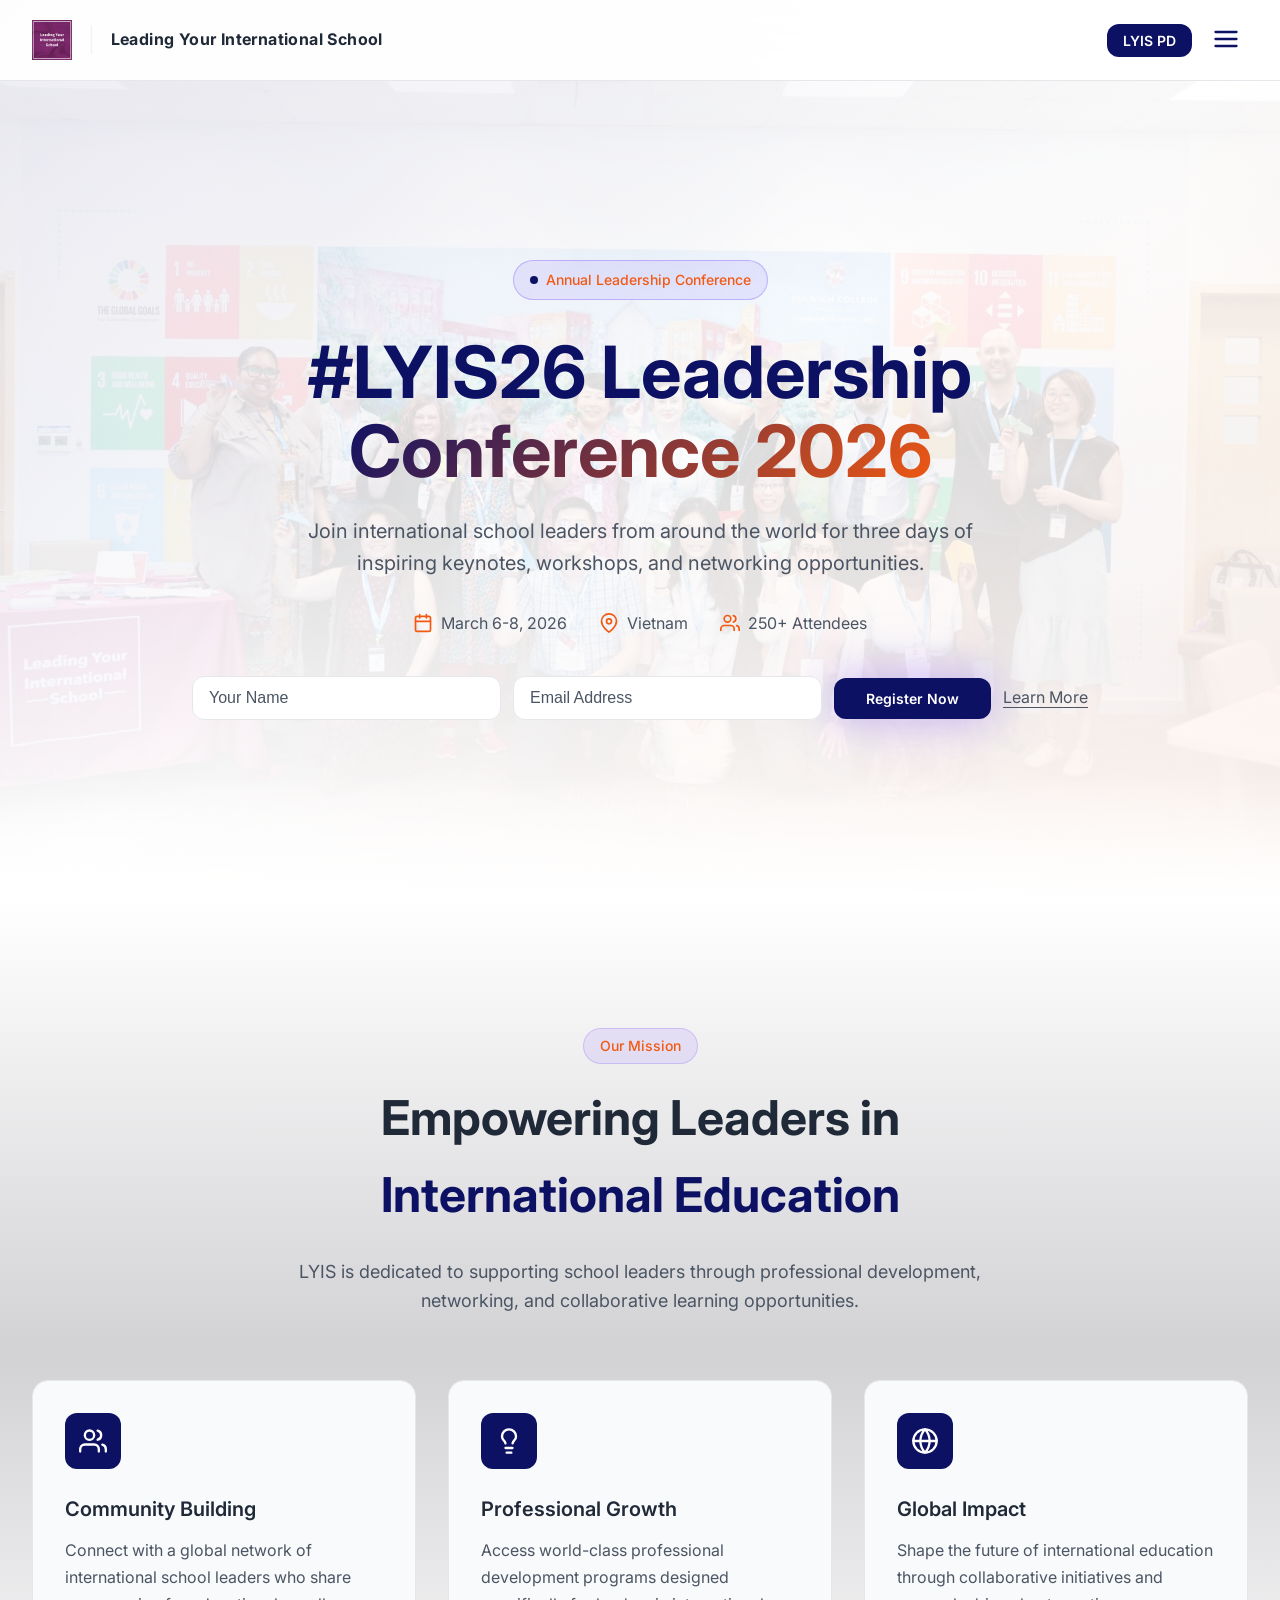
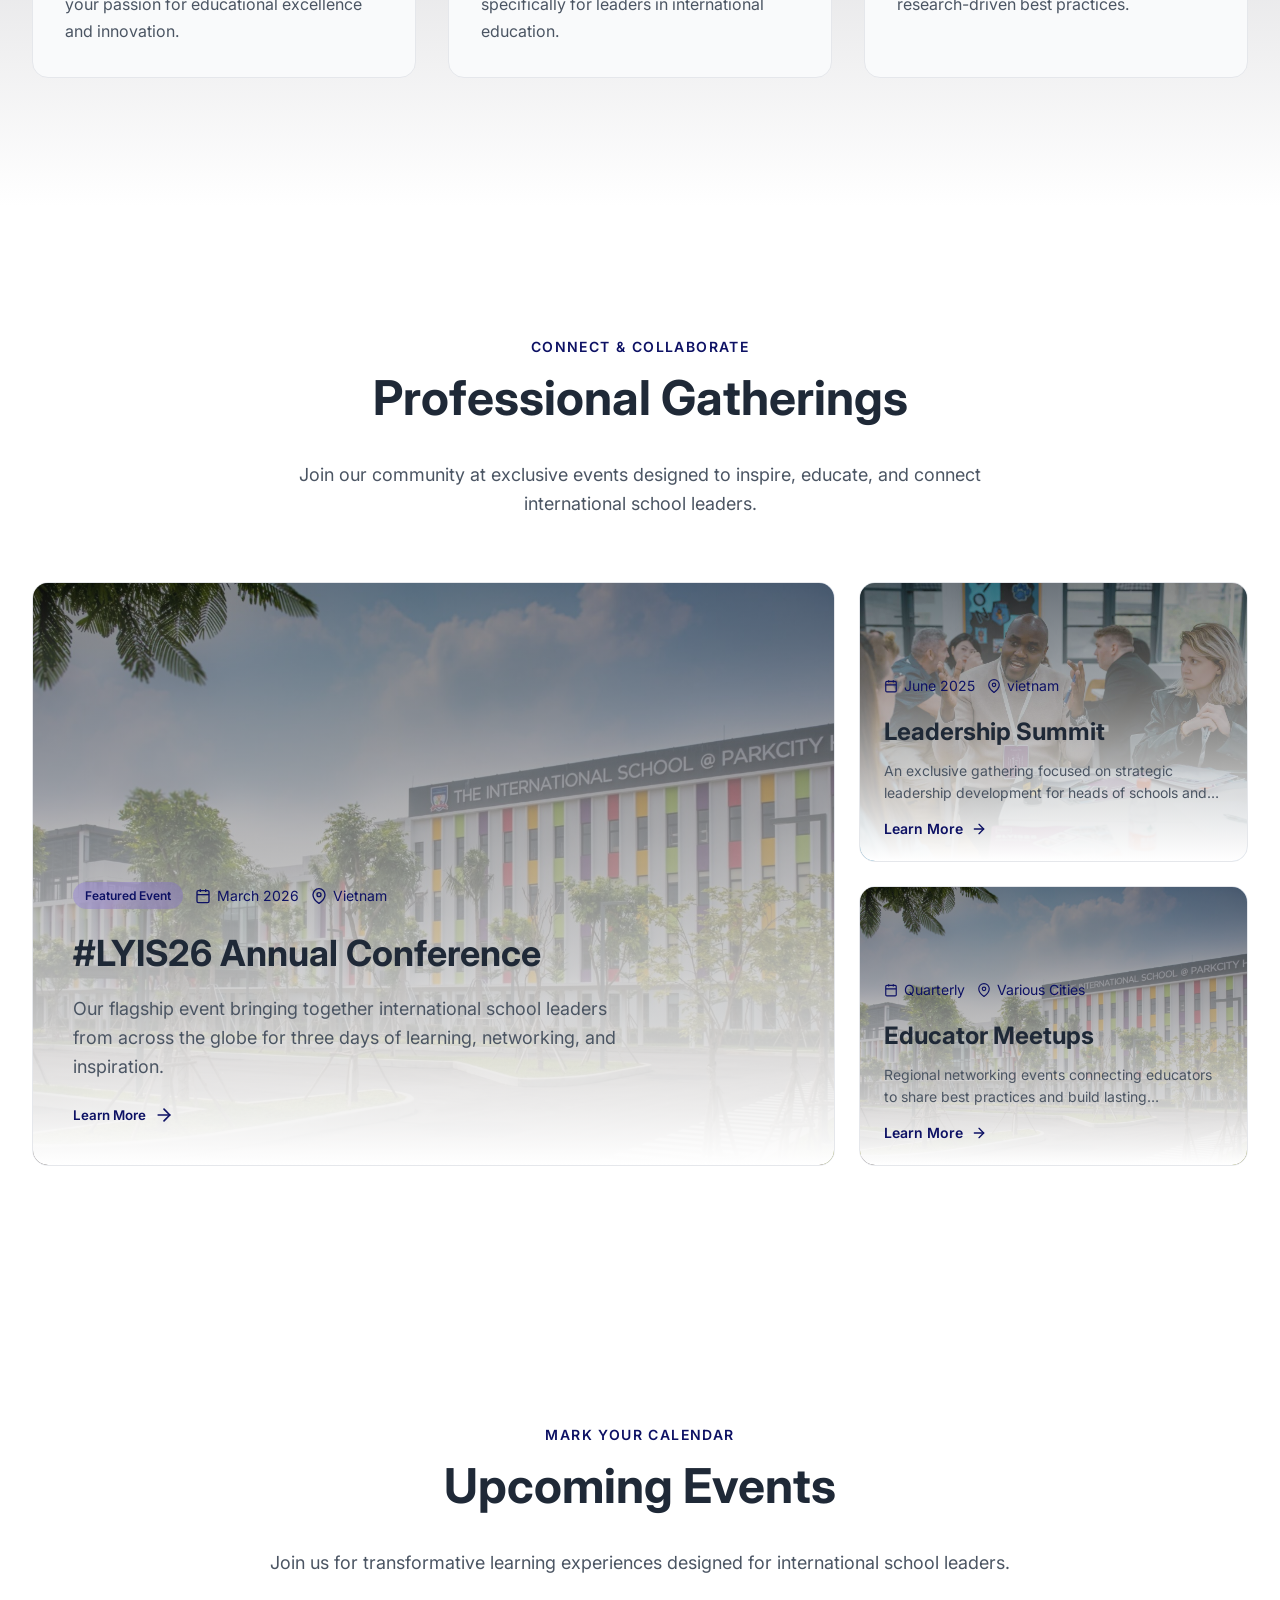
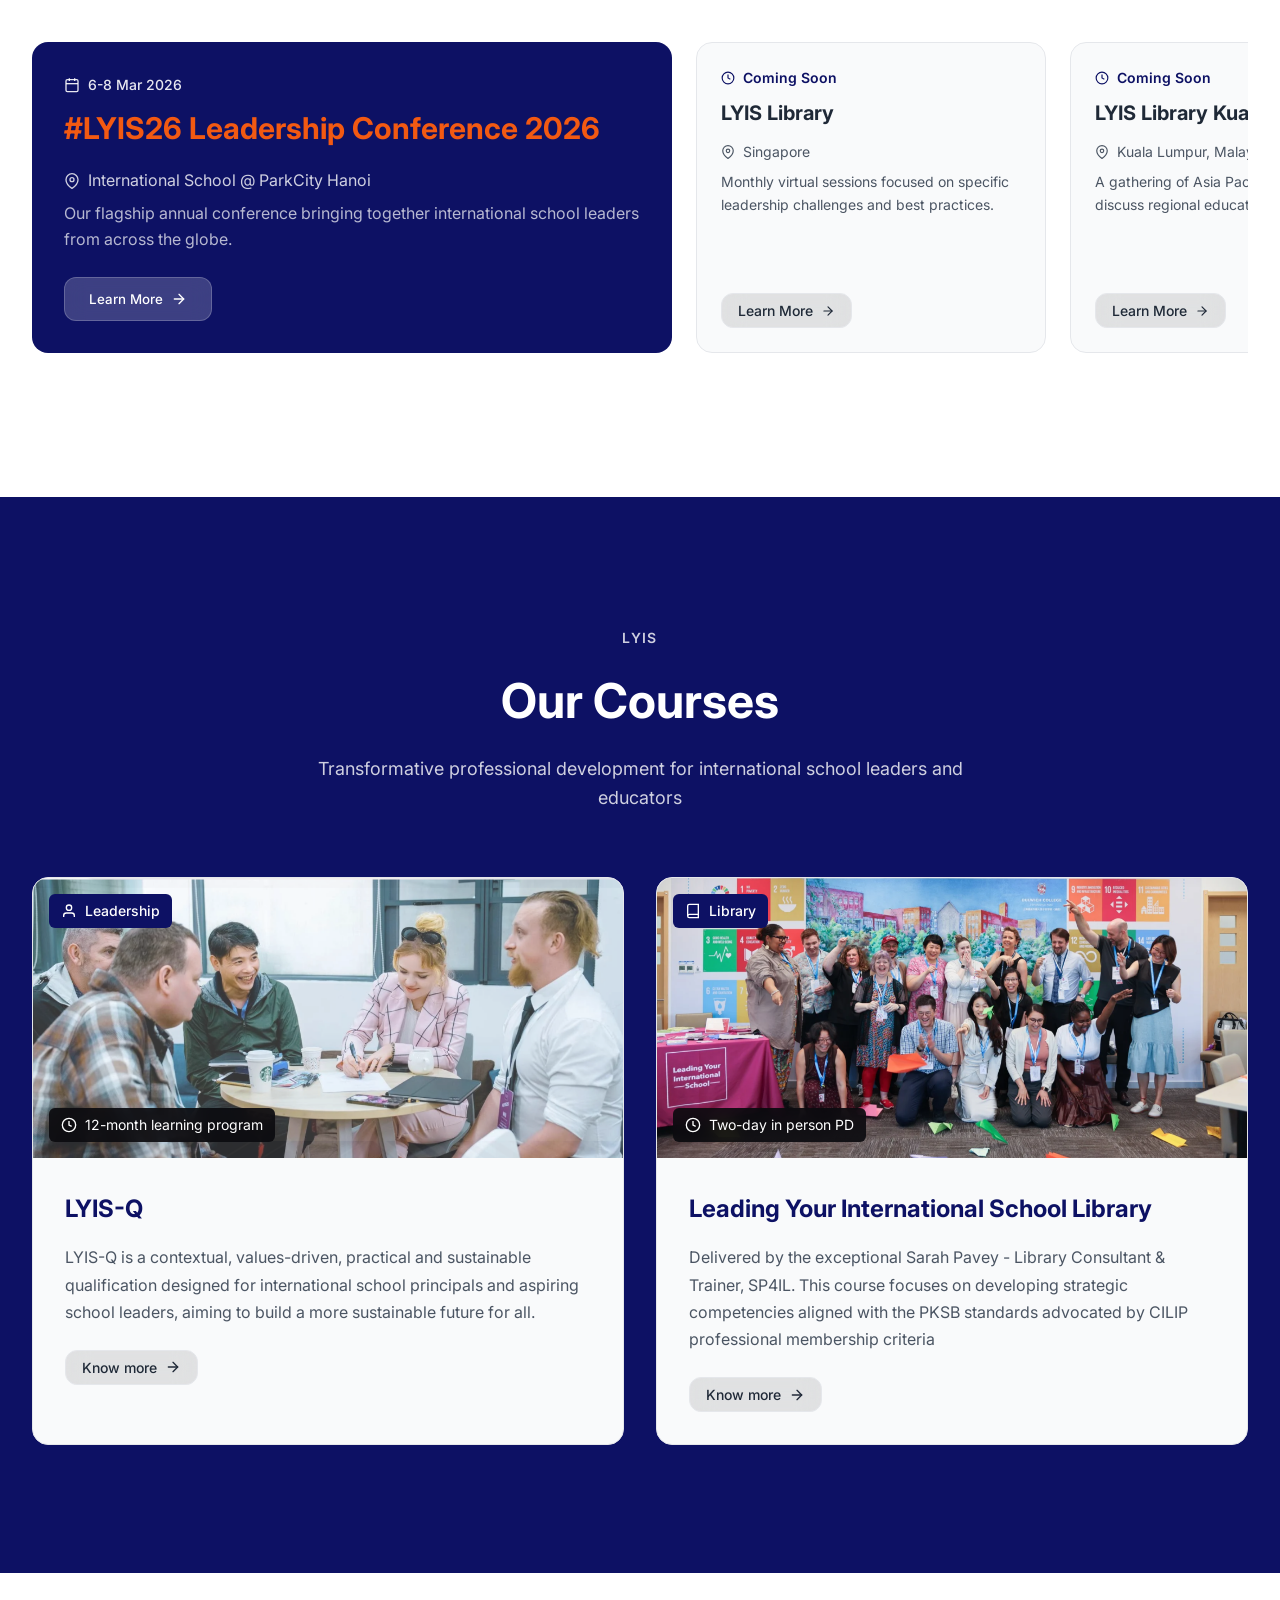
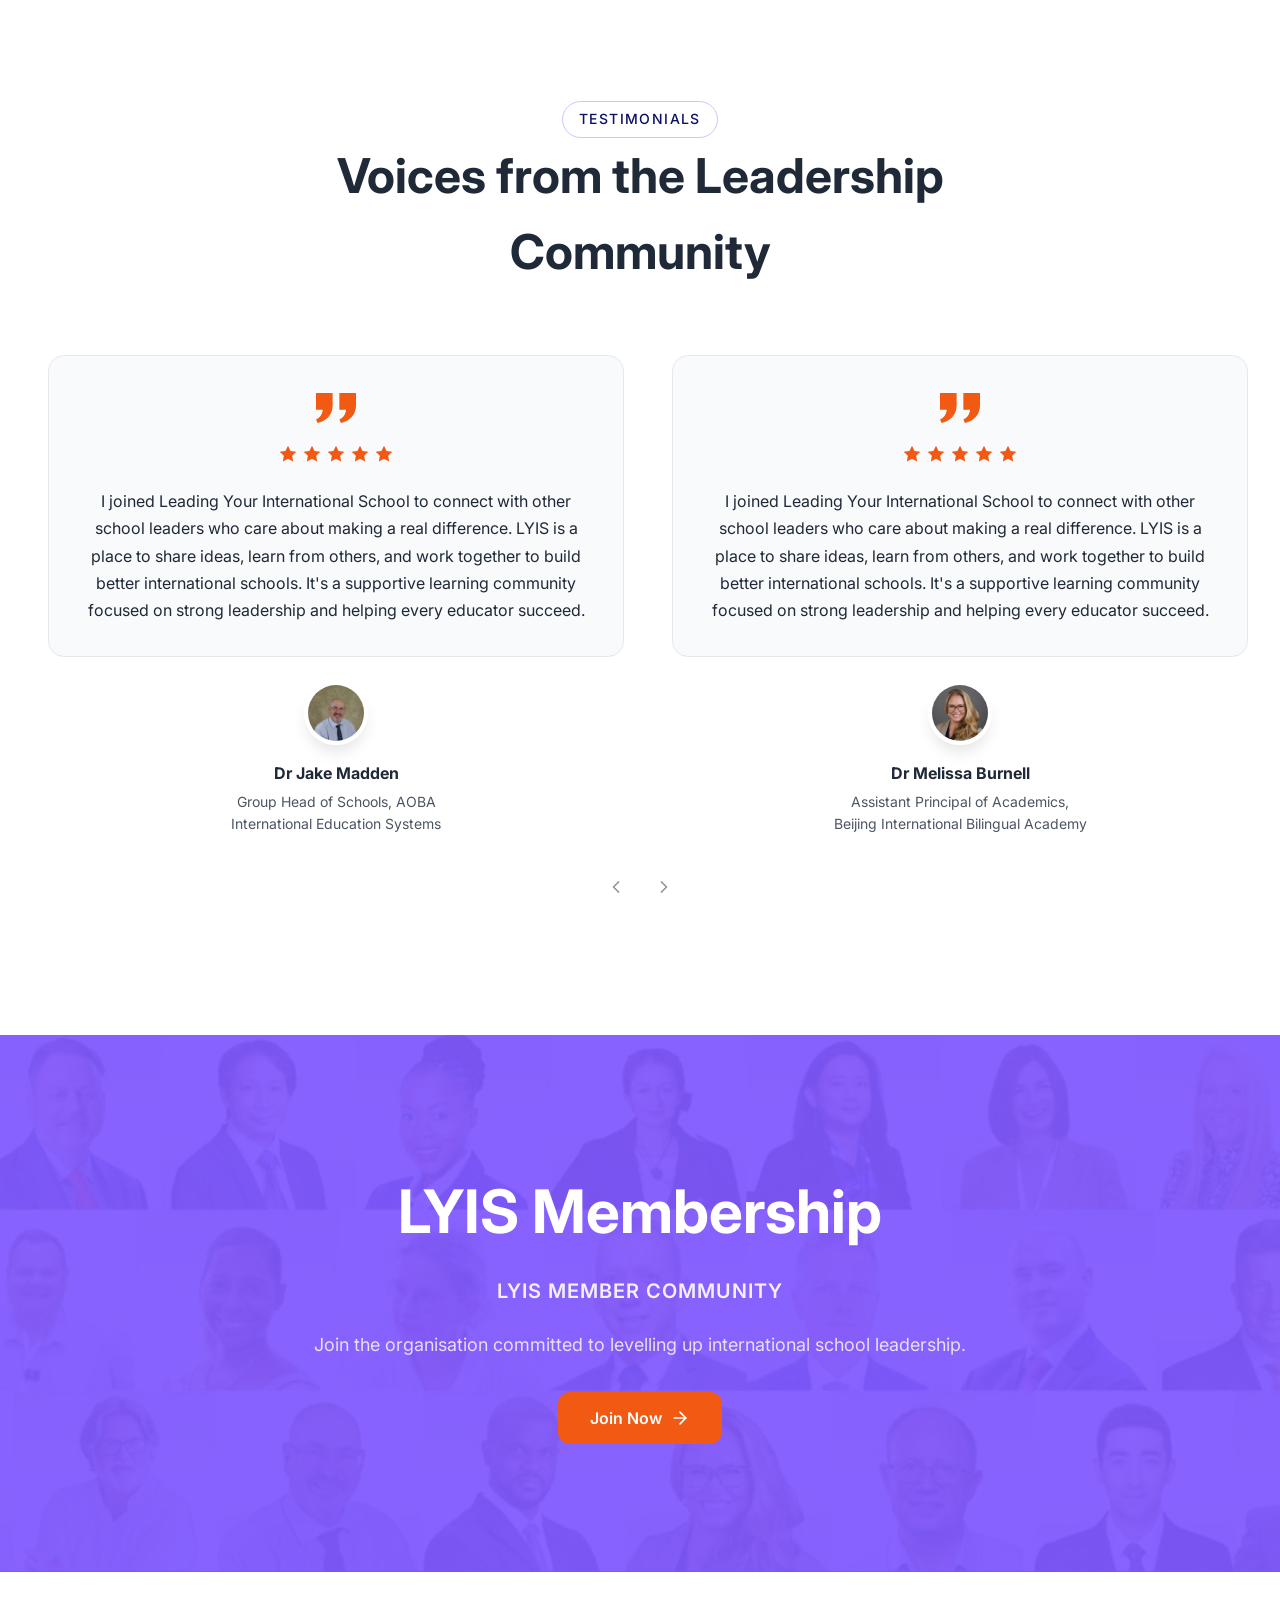
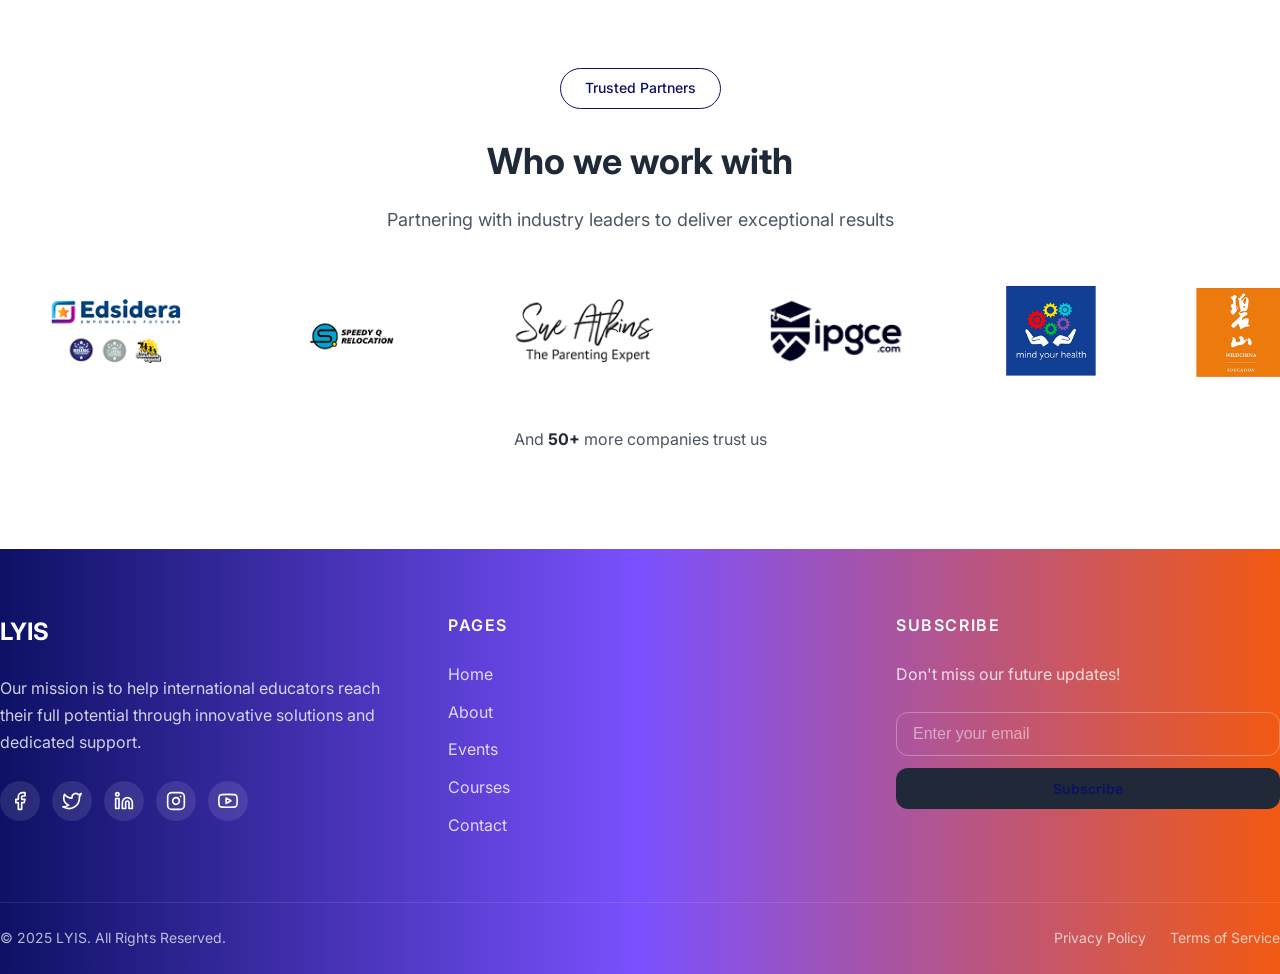
==== commit 4fbdb49e: "Add files via upload" ====
--- a/index.html
+++ b/index.html
@@ -359,7 +359,7 @@
       <div class="courses-grid">
         <div class="course-card">
           <div class="course-image">
-            <img src="images/course01.png" alt="LYIS-Q Leadership Course">
+            <img src="images/course02.png" alt="LYIS-Q Leadership Course">
             <span class="course-category">
               <svg width="16" height="16" viewBox="0 0 24 24" fill="none" stroke="currentColor" stroke-width="2"><path d="M20 21v-2a4 4 0 0 0-4-4H8a4 4 0 0 0-4 4v2"></path><circle cx="12" cy="7" r="4"></circle></svg>
               Leadership
@@ -380,7 +380,7 @@
         </div>
         <div class="course-card">
           <div class="course-image">
-            <img src="images/course02.png" alt="Library Leadership Course">
+            <img src="images/course01.png" alt="Library Leadership Course">
             <span class="course-category">
               <svg width="16" height="16" viewBox="0 0 24 24" fill="none" stroke="currentColor" stroke-width="2"><path d="M4 19.5A2.5 2.5 0 0 1 6.5 17H20"></path><path d="M6.5 2H20v20H6.5A2.5 2.5 0 0 1 4 19.5v-15A2.5 2.5 0 0 1 6.5 2z"></path></svg>
               Library
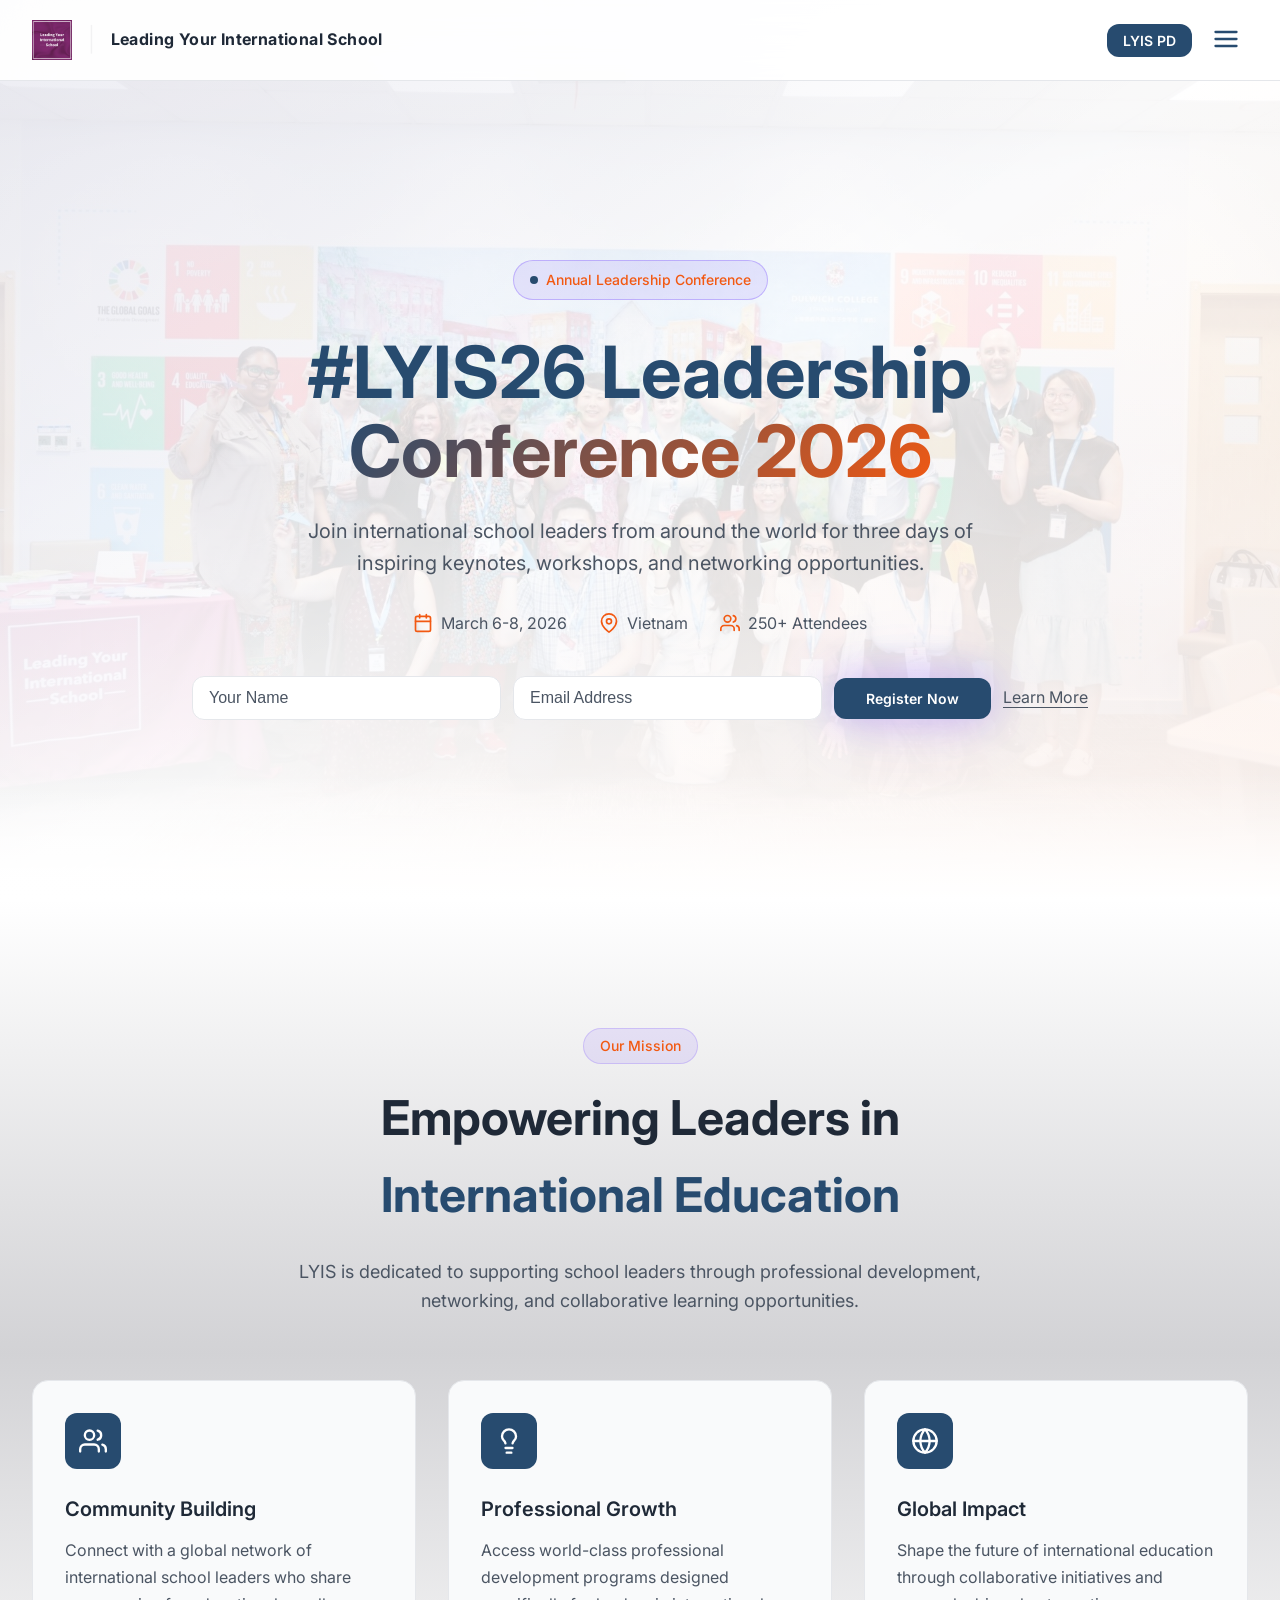
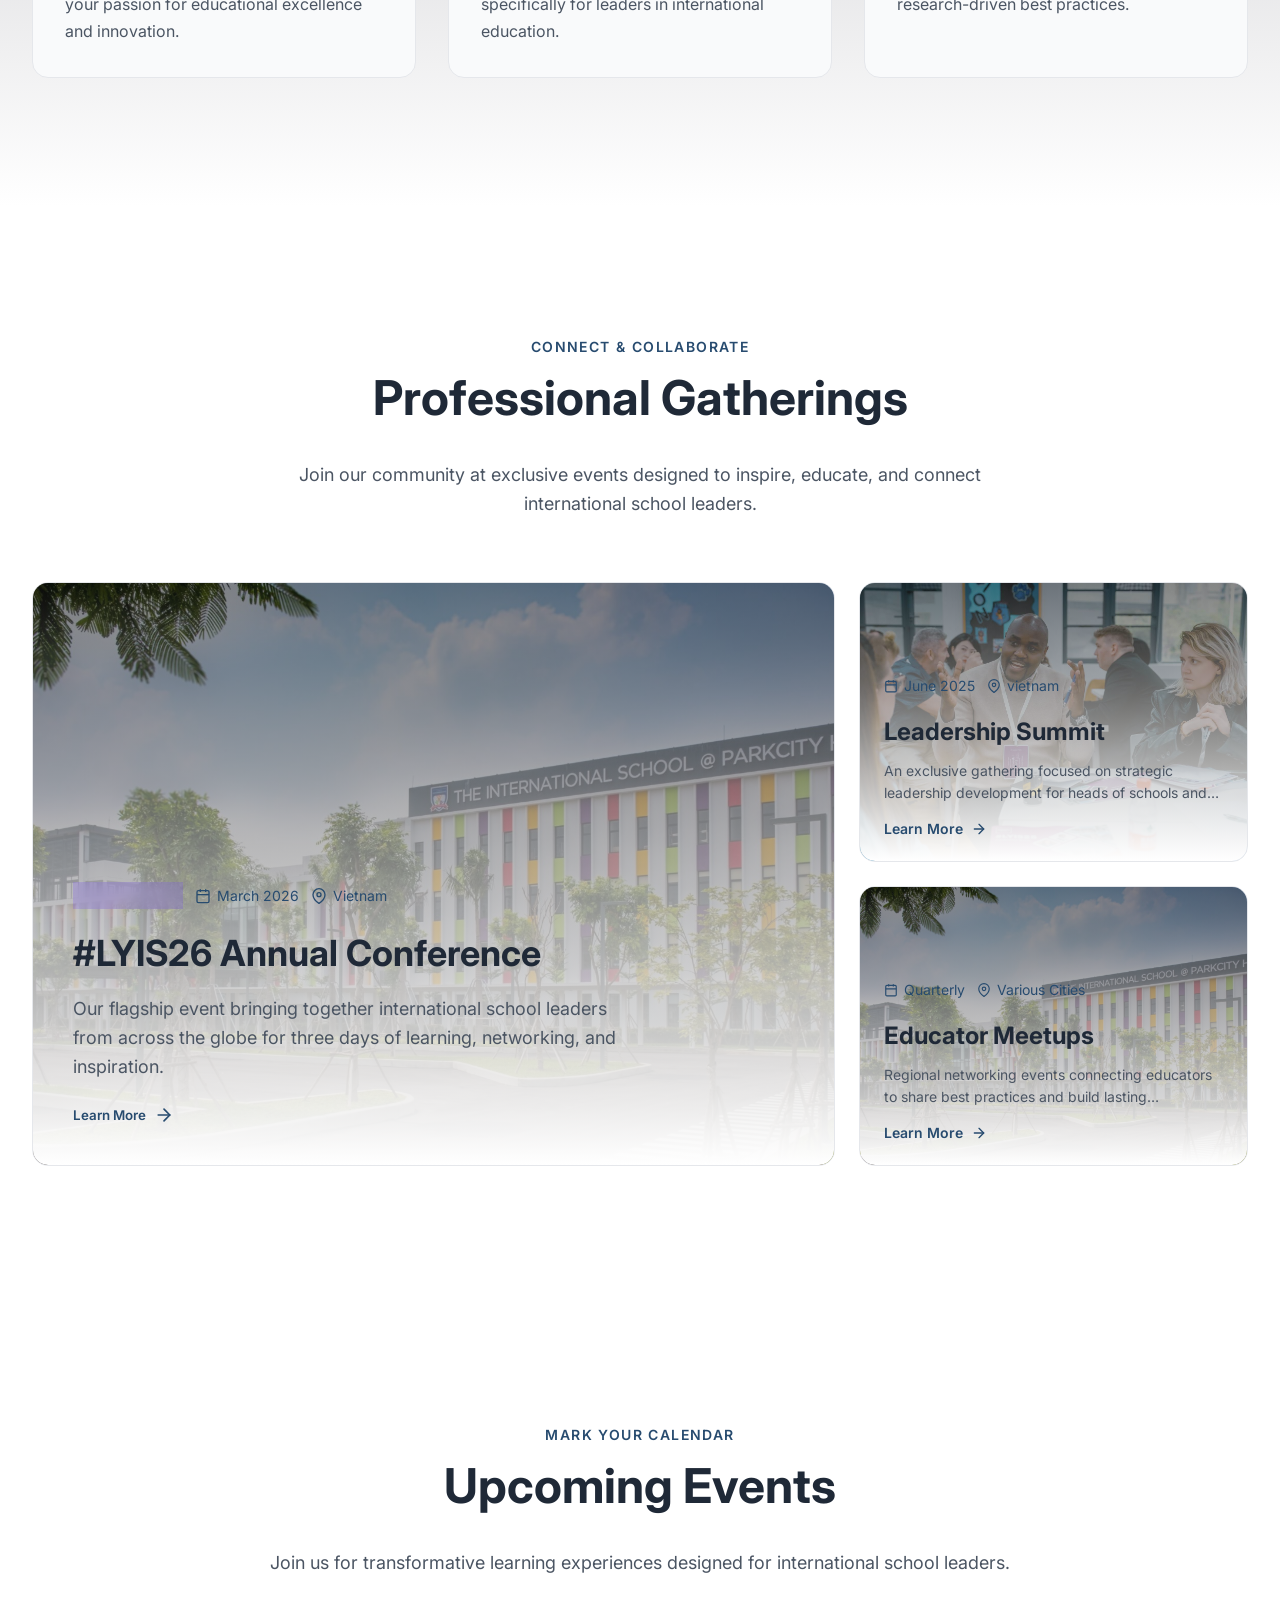
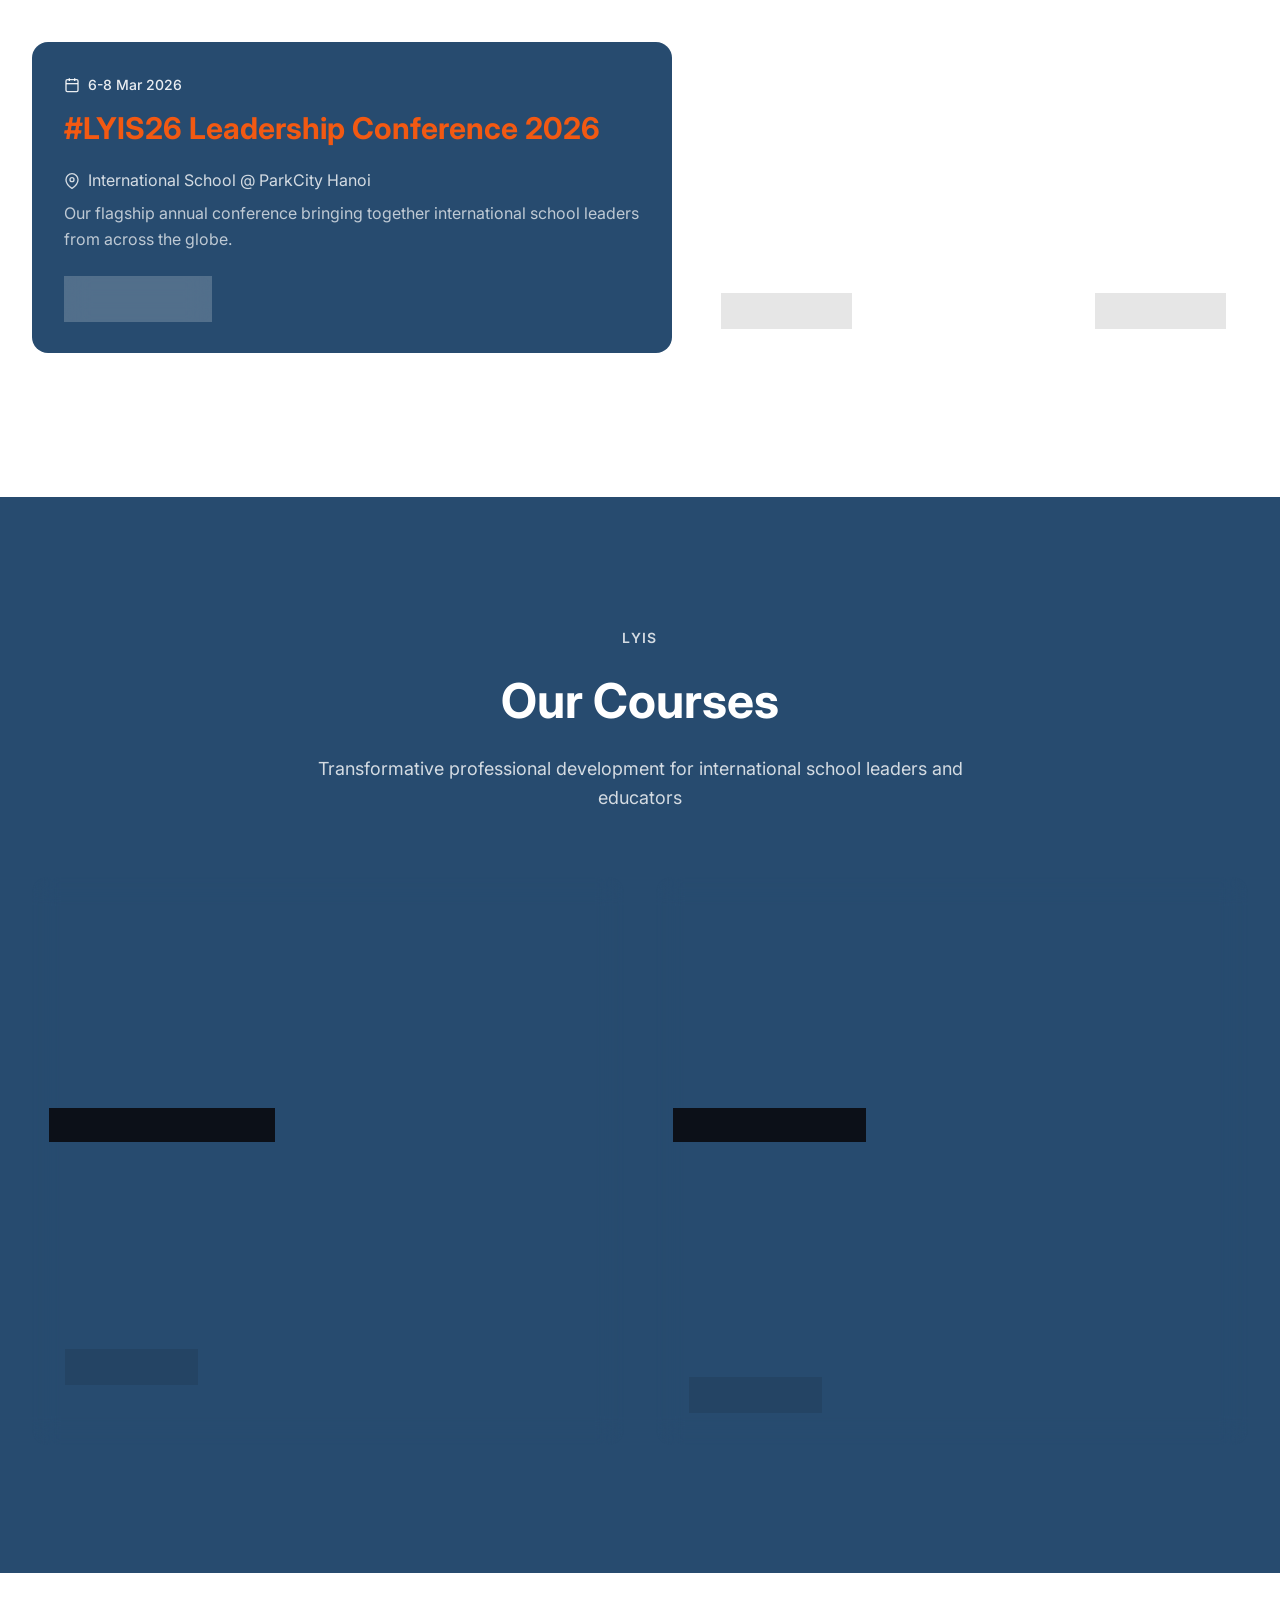
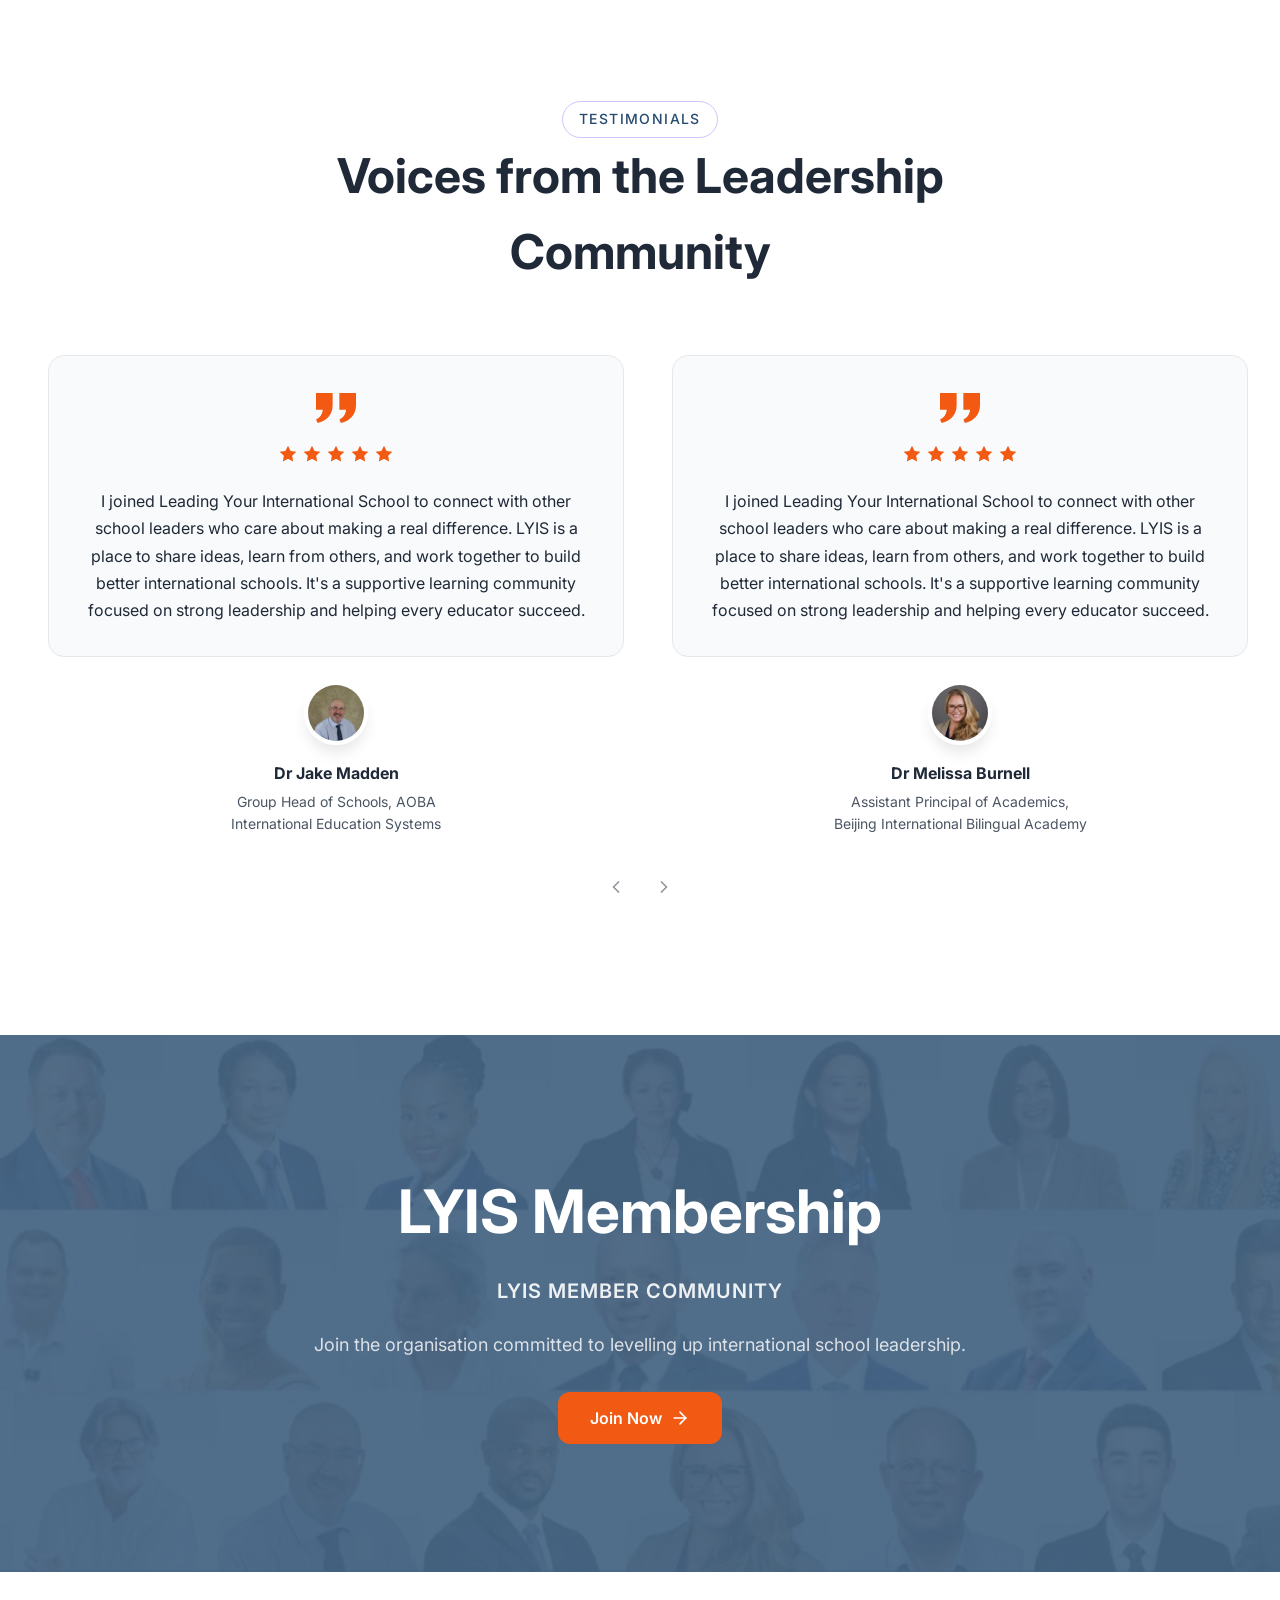
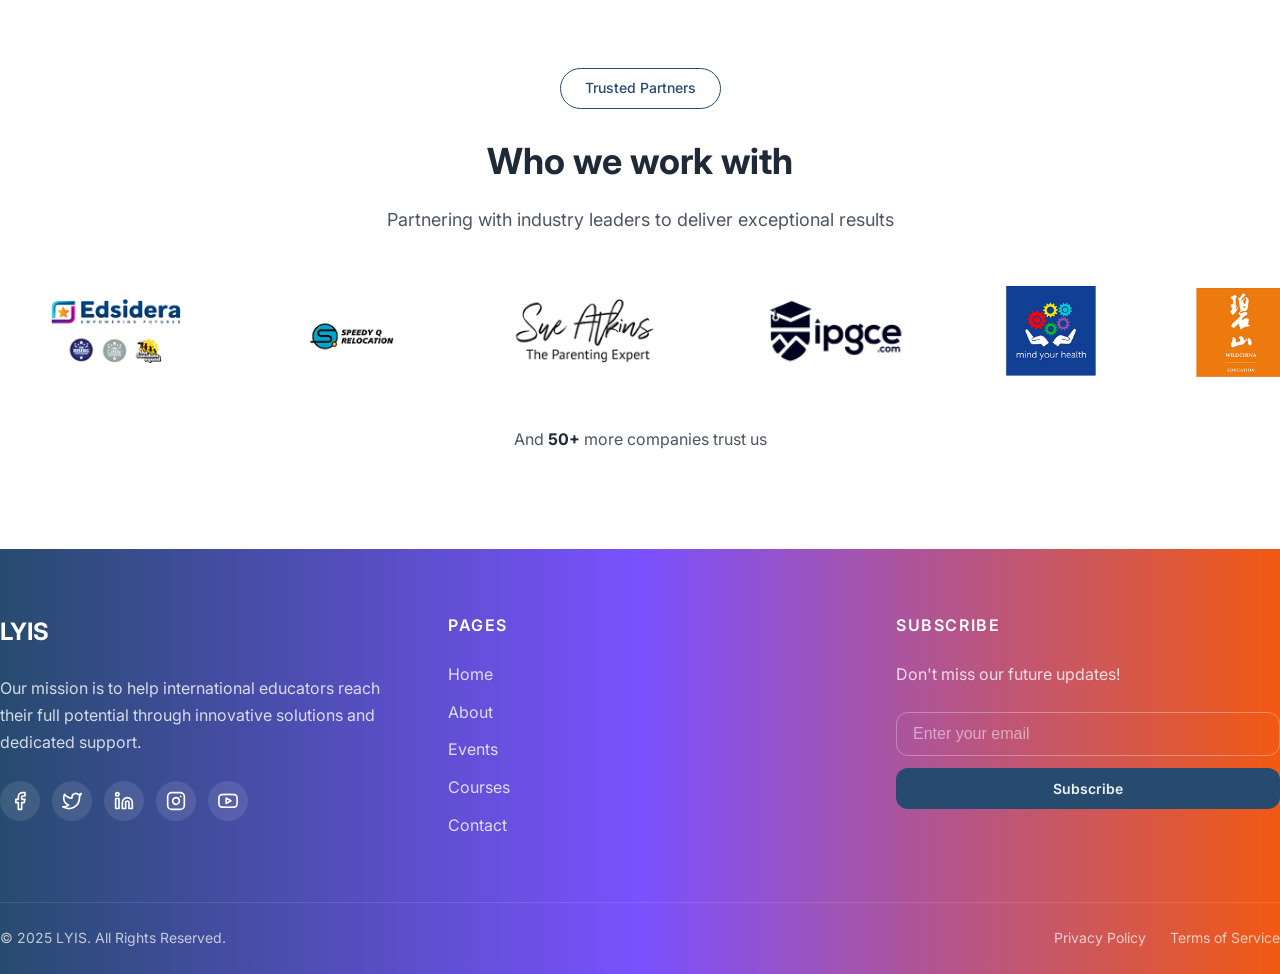
==== commit 18331dc3: "Add files via upload" ====
--- a/index.html
+++ b/index.html
@@ -31,31 +31,122 @@
   </header>
 
   <!-- Full Page Menu Overlay -->
-  <div class="menu-overlay" id="menuOverlay">
-    <div class="menu-overlay-bg"></div>
-    <div class="menu-content">
-      <div class="container nav-container">
-        <a href="/" class="logo-link">
-          <img src="images/lyis-logo.png" alt="LYIS" class="logo-img">
-          <span class="logo-divider">|</span>
-          <span class="logo-text">Leading Your International School</span>
+  <!-- ================= LYIS OVERLAY MENU ================= -->
+  <!-- ================= LYIS OVERLAY MENU ================= -->
+  <nav class="nav-overlay" id="navOverlay" aria-hidden="true">
+    <div class="nav-backdrop"></div>
+
+    <div class="nav-panel">
+      <!-- Header -->
+      <div class="nav-header">
+        <a href="/" class="nav-logo">
+          <img src="images/lyis-logo.png" alt="LYIS" style="height:42px;">
+          <span class="nav-logo-text">Leading Your International School</span>
         </a>
-        <button class="menu-close" aria-label="Close menu" id="menuClose">
-          <svg width="28" height="28" viewBox="0 0 24 24" fill="none" stroke="currentColor" stroke-width="2" stroke-linecap="round" stroke-linejoin="round">
-            <line x1="18" y1="6" x2="6" y2="18"></line>
-            <line x1="6" y1="6" x2="18" y2="18"></line>
+
+        <button class="close-btn" id="menuClose" aria-label="Close menu">
+          <svg width="22" height="22" viewBox="0 0 24 24" fill="none" stroke="currentColor" stroke-width="2">
+            <line x1="18" y1="6" x2="6" y2="18"/>
+            <line x1="6" y1="6" x2="18" y2="18"/>
           </svg>
         </button>
       </div>
-      <nav class="menu-nav">
-        <a href="#about" class="menu-link">About</a>
-        <a href="#events" class="menu-link">Events</a>
-        <a href="#courses" class="menu-link">Courses</a>
-        <a href="#membership" class="menu-link">Membership</a>
-        <a href="#contact" class="menu-link">Contact</a>
-      </nav>
-    </div>
-  </div>
+
+      <!-- Menu -->
+      <ul class="nav-menu">
+
+        <!-- About -->
+        <li class="nav-item">
+          <button class="nav-link" aria-expanded="false">
+            <span class="nav-icon">
+              <svg width="20" height="20" viewBox="0 0 24 24" fill="none" stroke="currentColor" stroke-width="1.5">
+                <path d="M3 9l9-7 9 7v11a2 2 0 0 1-2 2H5a2 2 0 0 1-2-2z"/>
+                <polyline points="9 22 9 12 15 12 15 22"/>
+              </svg>
+            </span>
+            <span class="nav-text">About</span>
+            <span class="nav-arrow">
+              <svg width="14" height="14" viewBox="0 0 24 24" fill="none" stroke="currentColor" stroke-width="2">
+                <polyline points="6 9 12 15 18 9"/>
+              </svg>
+            </span>
+          </button>
+
+          <ul class="submenu">
+            <li><a href="#about" class="submenu-link">Who We Are</a></li>
+            <li><a href="#mission" class="submenu-link">Mission & Vision</a></li>
+          </ul>
+        </li>
+
+        <!-- Events -->
+        <li class="nav-item">
+          <button class="nav-link" aria-expanded="false">
+            <span class="nav-icon">
+              <svg width="20" height="20" viewBox="0 0 24 24" fill="none" stroke="currentColor" stroke-width="1.5">
+                <rect x="3" y="4" width="18" height="18" rx="2"/>
+                <line x1="16" y1="2" x2="16" y2="6"/>
+                <line x1="8" y1="2" x2="8" y2="6"/>
+                <line x1="3" y1="10" x2="21" y2="10"/>
+              </svg>
+            </span>
+            <span class="nav-text">Events</span>
+            <span class="nav-arrow">
+              <svg width="14" height="14" viewBox="0 0 24 24" fill="none" stroke="currentColor" stroke-width="2">
+                <polyline points="6 9 12 15 18 9"/>
+              </svg>
+            </span>
+          </button>
+
+          <ul class="submenu">
+            <li><a href="#events" class="submenu-link">Upcoming Events</a></li>
+          </ul>
+        </li>
+
+        <!-- Courses -->
+        <li class="nav-item">
+          <a href="#courses" class="nav-link no-submenu">
+            <span class="nav-icon">
+              <svg width="20" height="20" viewBox="0 0 24 24" fill="none" stroke="currentColor" stroke-width="1.5">
+                <path d="M4 19.5A2.5 2.5 0 0 1 6.5 17H20"/>
+                <path d="M6.5 2H20v20H6.5A2.5 2.5 0 0 1 4 19.5z"/>
+              </svg>
+            </span>
+            <span class="nav-text">Courses</span>
+          </a>
+        </li>
+
+        <!-- Membership -->
+        <li class="nav-item">
+          <a href="#membership" class="nav-link no-submenu">
+            <span class="nav-icon">
+              <svg width="20" height="20" viewBox="0 0 24 24" fill="none" stroke="currentColor" stroke-width="1.5">
+                <path d="M17 21v-2a4 4 0 0 0-4-4H5a4 4 0 0 0-4 4v2"/>
+                <circle cx="9" cy="7" r="4"/>
+              </svg>
+            </span>
+            <span class="nav-text">Membership</span>
+          </a>
+        </li>
+
+        <!-- Contact -->
+        <li class="nav-item">
+          <a href="#contact" class="nav-link no-submenu">
+            <span class="nav-icon">
+              <svg width="20" height="20" viewBox="0 0 24 24" fill="none" stroke="currentColor" stroke-width="1.5">
+                <path d="M4 4h16v12H4z"/>
+                <polyline points="22,6 12,13 2,6"/>
+              </svg>
+            </span>
+            <span class="nav-text">Contact</span>
+          </a>
+        </li>
+
+      </ul>
+
+      <div class="nav-footer">© 2026 LYIS</div>
+    </div>
+  </nav>
+  <!-- ================= LYIS OVERLAY MENU END ================= -->
 
   <!-- Hero Section -->
   <section class="hero" id="home">
--- a/css/style.css
+++ b/css/style.css
@@ -11,7 +11,7 @@
   --foreground: #1f2937;
 
   /* Brand */
-  --primary: #0D1164;              /* Academic Blue */
+  --primary: /*#0D1164;*/ #274B6F;              /* Academic Blue */
   --primary-foreground: #ffffff;
   --secondary: #F25912;            /* Educational Orange */
   --secondary-foreground: #ffffff;
@@ -162,6 +162,7 @@
 
 .btn-light-solid:hover {
   background-color: rgba(255, 255, 255, 0.9);
+  color: var(--primary);
 }
 
 .btn-text {
@@ -330,6 +331,12 @@
   color: var(--primary);
 }
 
+.btn-light-solid-footer{
+    background-color: var(--primary);
+    color: var(--muted);
+    width: 100%;
+    padding: 0.75rem 1.5rem;
+}
 /* ===== Menu Overlay ===== */
 .menu-overlay {
   position: fixed;
@@ -1412,7 +1419,7 @@
 .membership-overlay {
   position: absolute;
   inset: 0;
-  background: rgba(108, 62, 255, 0.8);
+  background: rgba(39, 75, 111, 0.8);
 }
 
 .membership-content {
@@ -1905,3 +1912,206 @@
   color: var(--secondary);
 }
 
+/* ===== ADVANCED OVERLAY MENU ===== */
+.nav-overlay {
+  position: fixed;
+  inset: 0;
+  z-index: 9999;
+  visibility: hidden;
+  pointer-events: none;
+}
+
+.nav-overlay.is-open {
+  visibility: visible;
+  pointer-events: auto;
+}
+
+.nav-backdrop {
+  position: absolute;
+  inset: 0;
+  background: rgba(13, 17, 100, 0.85);
+  backdrop-filter: blur(0px);
+  opacity: 0;
+  transition: opacity 0.4s ease;
+}
+
+.nav-overlay.is-open .nav-backdrop {
+  opacity: 1;
+}
+
+.nav-panel {
+  position: absolute;
+  right: 0;
+  top: 0;
+  height: 100%;
+  width: 100%;
+  max-width: 420px;
+  background: rgba(255,255,255,0.12);
+  backdrop-filter: blur(24px);
+  transform: translateX(100%);
+  transition: transform 0.4s ease;
+  display: flex;
+  flex-direction: column;
+}
+
+.nav-overlay.is-open .nav-panel {
+  transform: translateX(0);
+}
+
+.nav-header {
+  padding: 1.5rem;
+  display: flex;
+  justify-content: space-between;
+  align-items: center;
+}
+
+.close-btn {
+  font-size: 1.5rem;
+  color: #fff;
+}
+
+.nav-menu {
+  flex: 1;
+}
+
+.nav-item {
+  opacity: 0;
+  transform: translateX(20px);
+  transition: all 0.3s ease;
+}
+
+.nav-overlay.is-open .nav-item {
+  opacity: 1;
+  transform: translateX(0);
+}
+
+.nav-link {
+  width: 100%;
+  padding: 1rem 1.5rem;
+  color: #fff;
+  font-size: 1.1rem;
+  display: flex;
+  justify-content: space-between;
+}
+
+.submenu {
+  max-height: 0;
+  overflow: hidden;
+  transition: max-height 0.4s ease;
+}
+
+.submenu.is-open {
+  max-height: 200px;
+}
+
+.submenu-link {
+  display: block;
+  padding: 0.75rem 2.5rem;
+  color: rgba(255,255,255,0.75);
+}
+/* ICON SUPPORT */
+.nav-icon {
+  width: 36px;
+  height: 36px;
+  display: inline-flex;
+  align-items: center;
+  justify-content: center;
+  color: var(--secondary);
+  font-size: 1.25rem;
+  margin-right: 1rem;
+}
+
+.nav-link {
+  align-items: center;
+}
+
+.submenu-link::before {
+  content: '•';
+  color: var(--secondary);
+  margin-right: 0.75rem;
+}
+/* RESET LIST LOOK */
+.nav-menu,
+.nav-menu li {
+  list-style: none;
+  margin: 0;
+  padding: 0;
+}
+
+/* NAV LINK LAYOUT */
+.nav-link {
+  display: flex;
+  align-items: center;
+  gap: 1rem;
+  width: 100%;
+  padding: 1rem 1.75rem;
+  color: #fff;
+  font-size: 1.05rem;
+  font-weight: 500;
+  background: transparent;
+}
+
+/* ICON */
+.nav-icon {
+  width: 36px;
+  height: 36px;
+  display: flex;
+  align-items: center;
+  justify-content: center;
+  color: var(--color-accent);
+  flex-shrink: 0;
+}
+
+/* TEXT */
+.nav-text {
+  flex: 1;
+  text-align: left;
+}
+
+/* ARROW */
+.nav-arrow {
+  opacity: 0.6;
+  transition: transform 0.3s ease;
+}
+
+.nav-link[aria-expanded="true"] .nav-arrow {
+  transform: rotate(180deg);
+  opacity: 1;
+}
+
+/* SUBMENU */
+.submenu {
+  background: rgba(0, 0, 0, 0.18);
+  padding-left: 0;
+}
+
+.submenu-link {
+  padding: 0.75rem 1.75rem 0.75rem 4.5rem;
+  font-size: 0.95rem;
+  color: rgba(255,255,255,0.75);
+}
+
+/* NO-SUBMENU LINKS */
+.nav-link.no-submenu .nav-arrow {
+  display: none;
+}
+/* LOGO + TEXT INLINE FIX */
+.nav-logo {
+  display: flex;
+  align-items: center;
+  gap: 0.75rem;
+  white-space: nowrap;
+}
+
+.nav-logo img {
+  height: 42px;
+  width: auto;
+  flex-shrink: 0;
+}
+
+.nav-logo-text {
+  font-size: 0.9rem;
+  font-weight: 700;
+  color: #ffffff;
+  line-height: 1;
+}
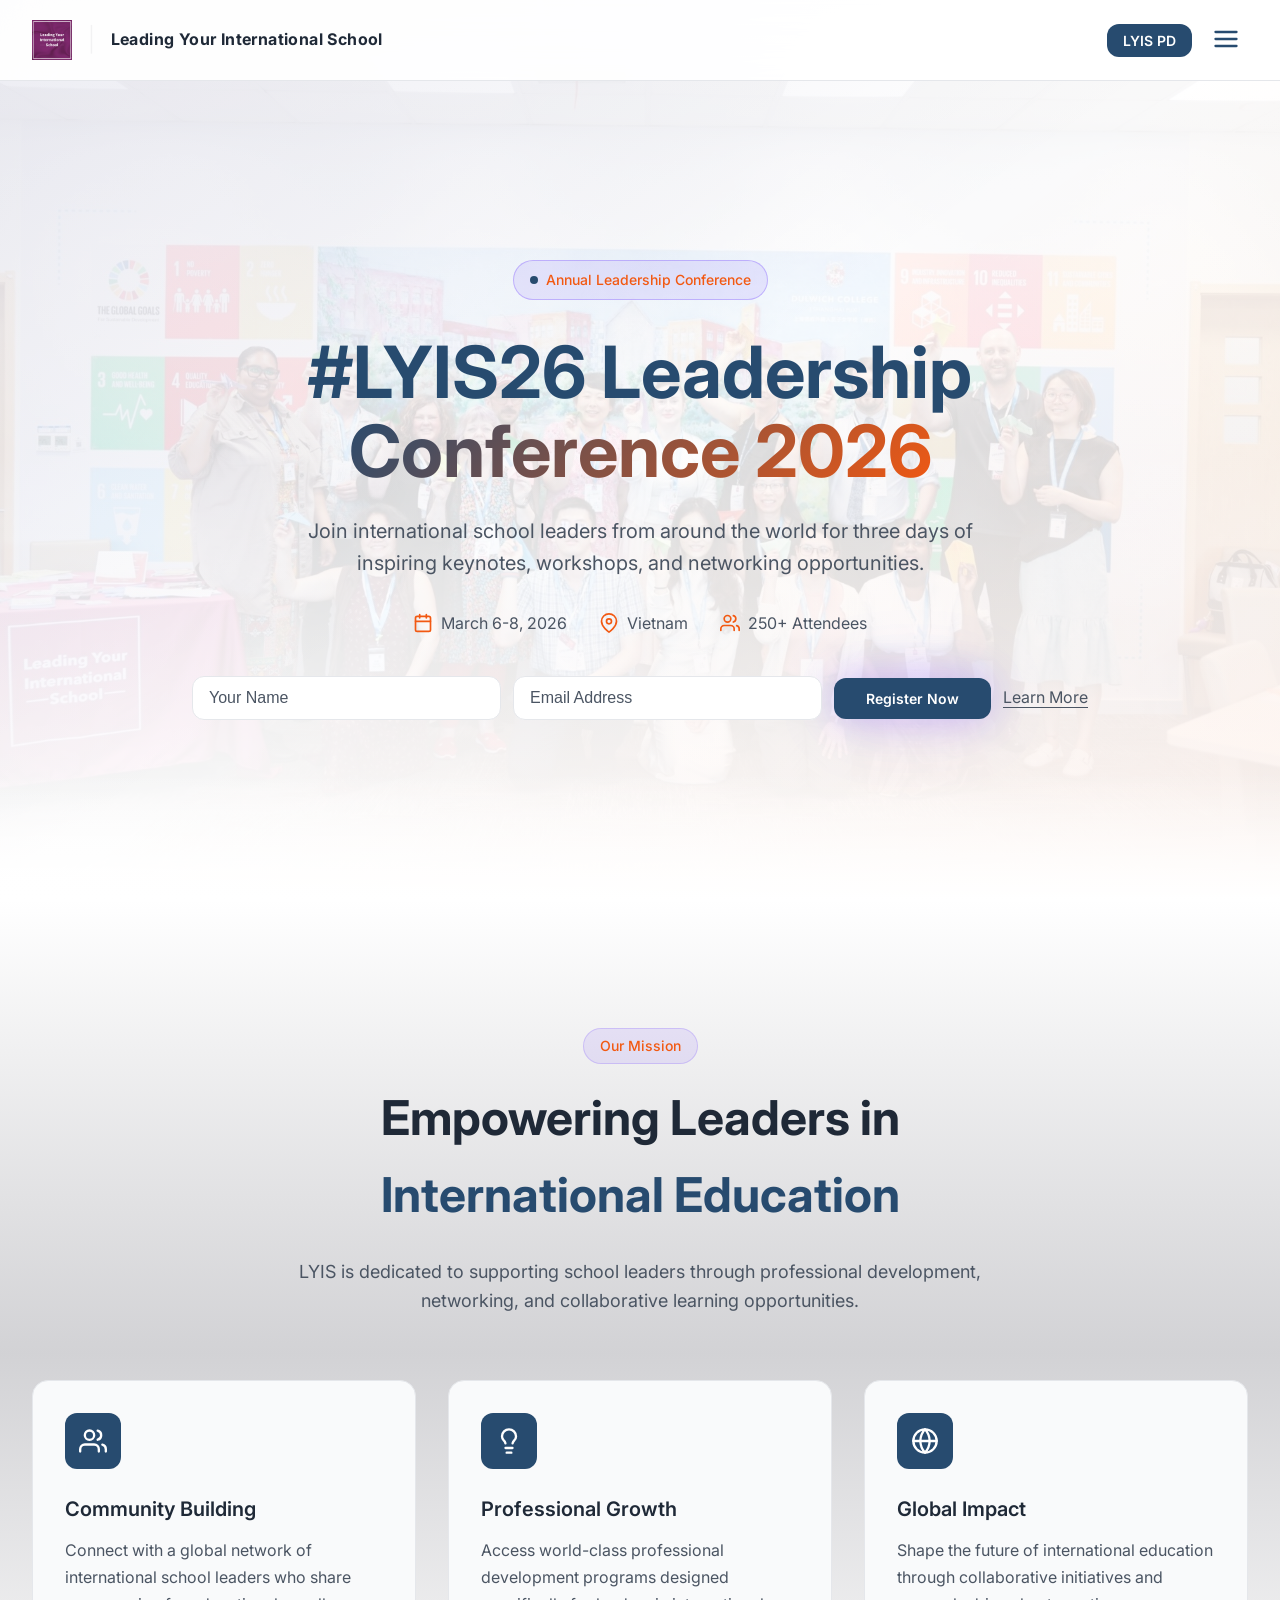
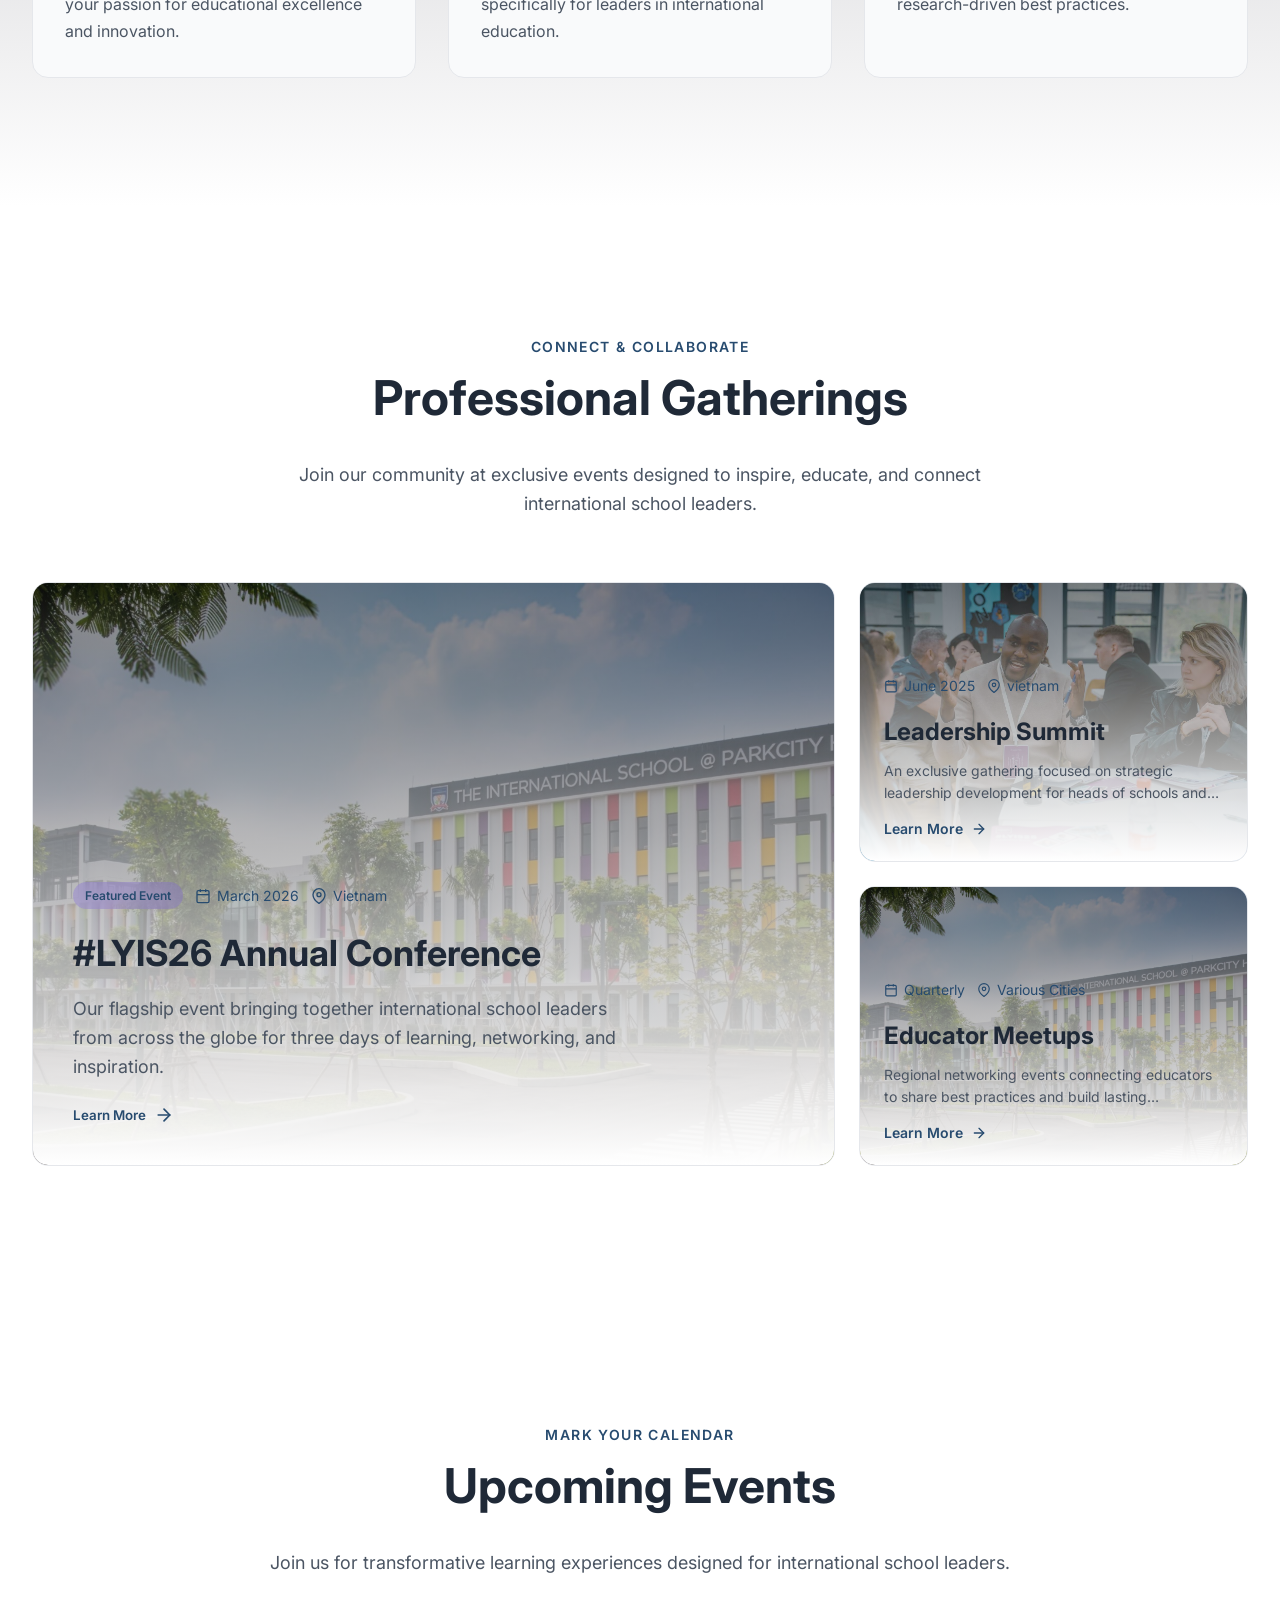
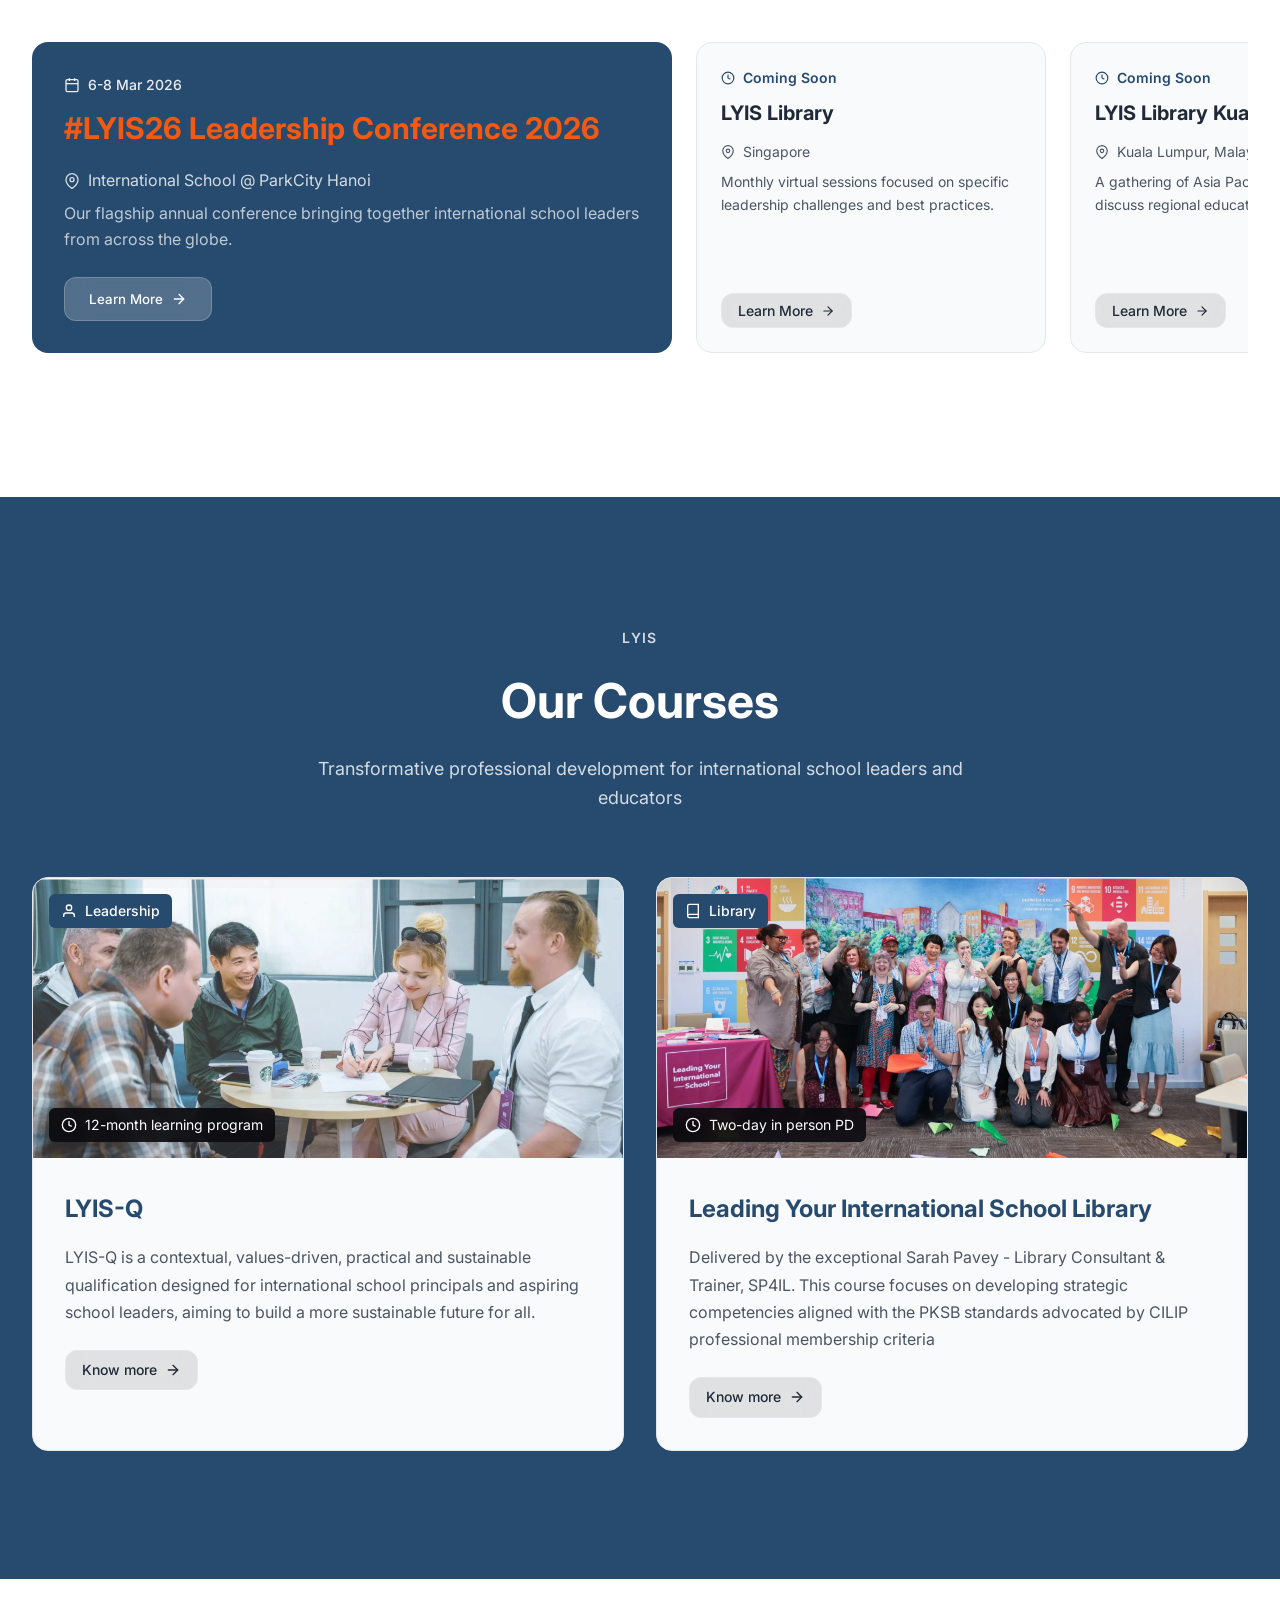
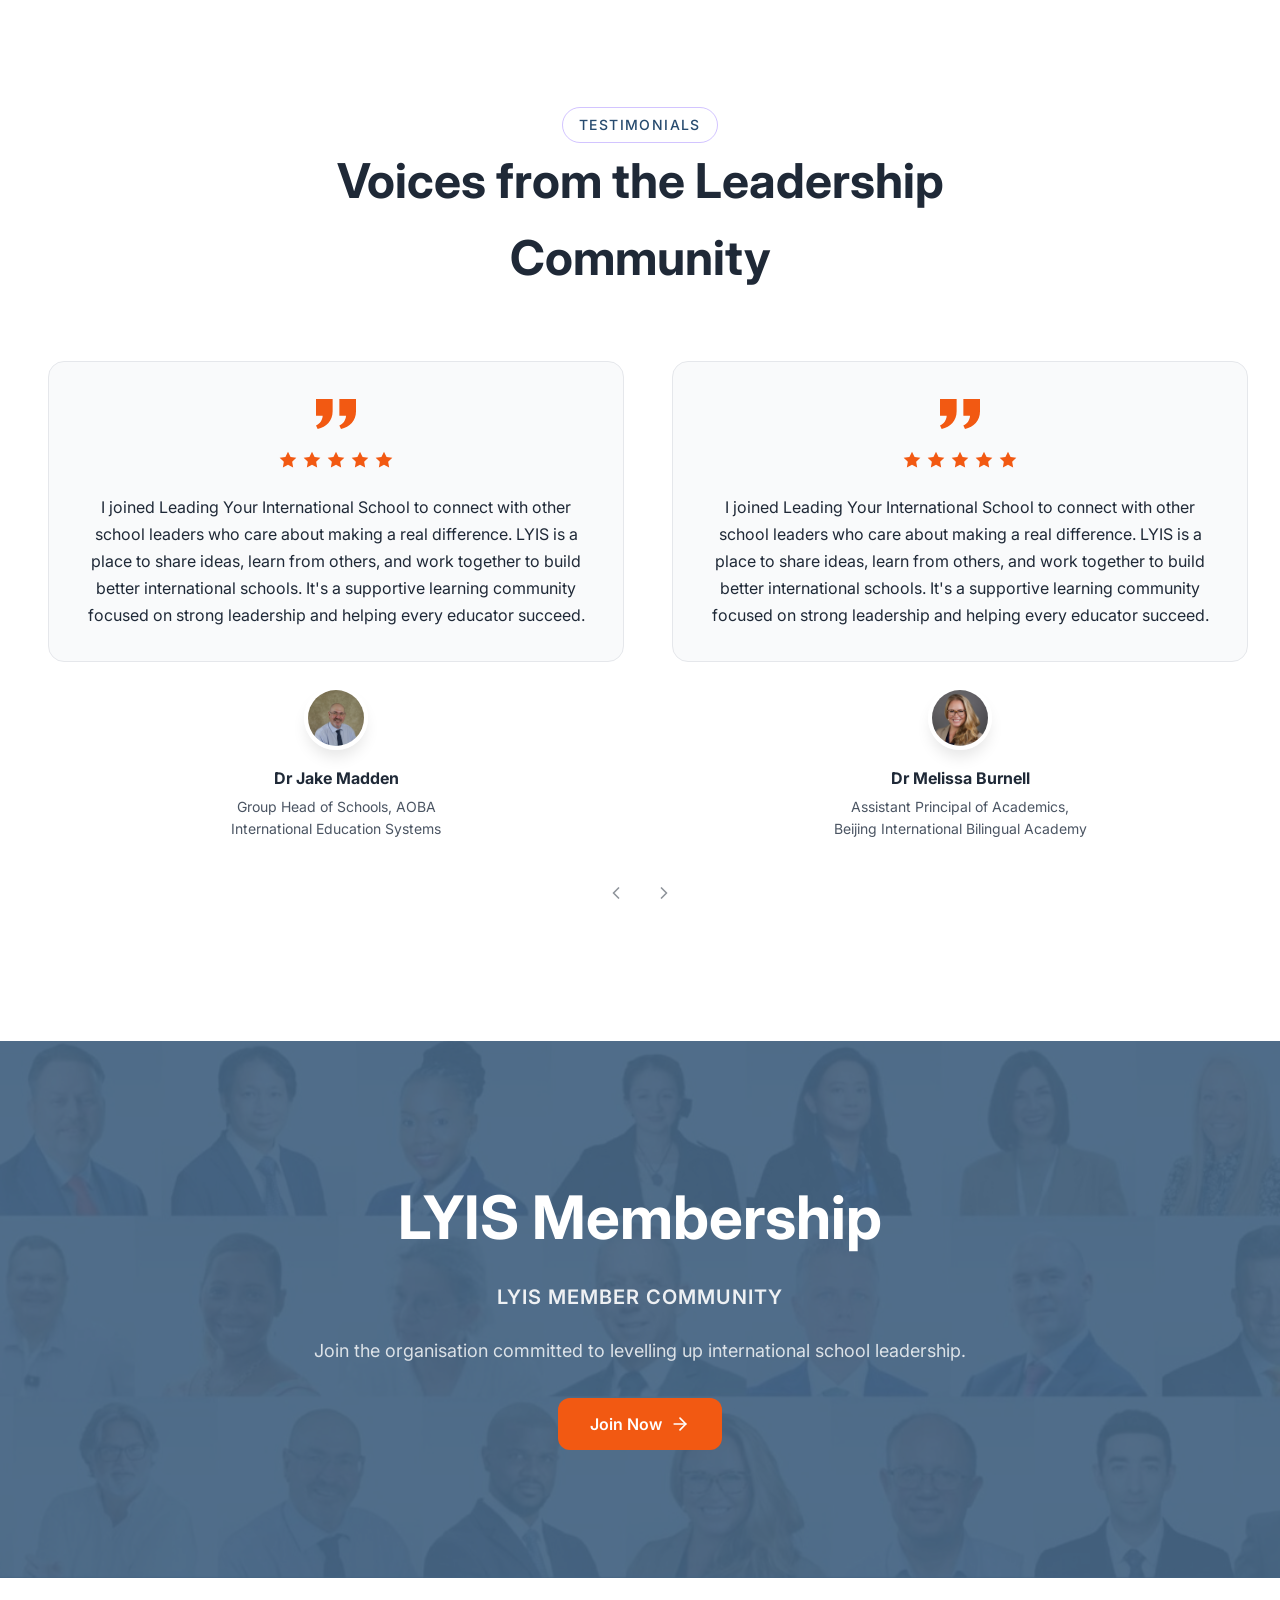
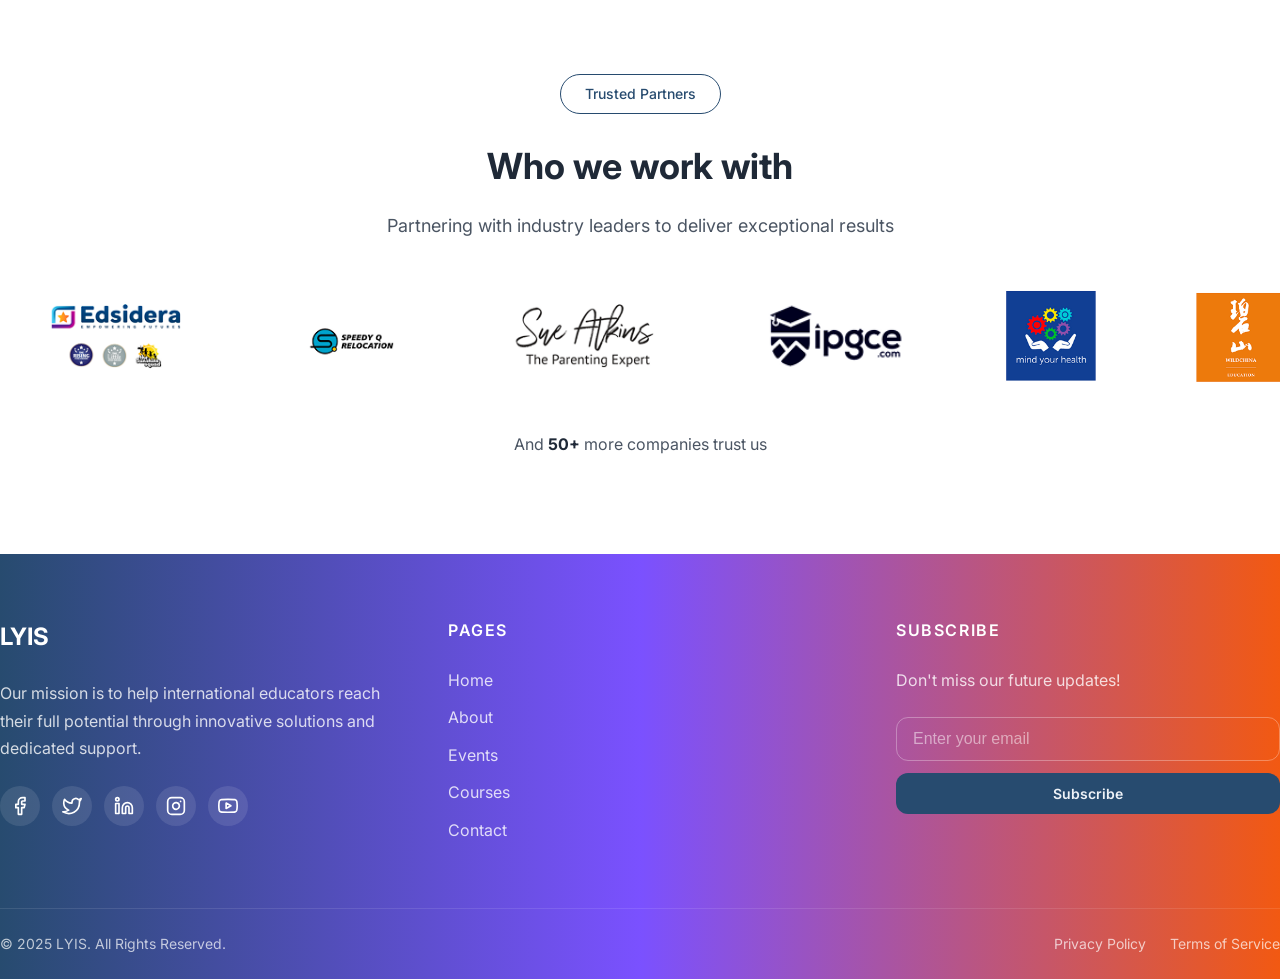
==== commit 4eeeffc5: "Add files via upload" ====
--- a/index.html
+++ b/index.html
@@ -463,10 +463,10 @@
           <div class="course-content">
             <h3 class="course-title">LYIS-Q</h3>
             <p class="course-description">LYIS-Q is a contextual, values-driven, practical and sustainable qualification designed for international school principals and aspiring school leaders, aiming to build a more sustainable future for all.</p>
-            <button class="btn-outline-small">
+            <a href="lyis-q.html" class="btn-outline-small">
               Know more
               <svg width="16" height="16" viewBox="0 0 24 24" fill="none" stroke="currentColor" stroke-width="2" stroke-linecap="round" stroke-linejoin="round"><line x1="5" y1="12" x2="19" y2="12"></line><polyline points="12 5 19 12 12 19"></polyline></svg>
-            </button>
+            </a>
           </div>
         </div>
         <div class="course-card">
@@ -484,10 +484,10 @@
           <div class="course-content">
             <h3 class="course-title">Leading Your International School Library</h3>
             <p class="course-description">Delivered by the exceptional Sarah Pavey - Library Consultant & Trainer, SP4IL. This course focuses on developing strategic competencies aligned with the PKSB standards advocated by CILIP professional membership criteria</p>
-            <button class="btn-outline-small">
+            <a href="lyis-l.html" class="btn-outline-small">
               Know more
               <svg width="16" height="16" viewBox="0 0 24 24" fill="none" stroke="currentColor" stroke-width="2" stroke-linecap="round" stroke-linejoin="round"><line x1="5" y1="12" x2="19" y2="12"></line><polyline points="12 5 19 12 12 19"></polyline></svg>
-            </button>
+            </a>
           </div>
         </div>
       </div>
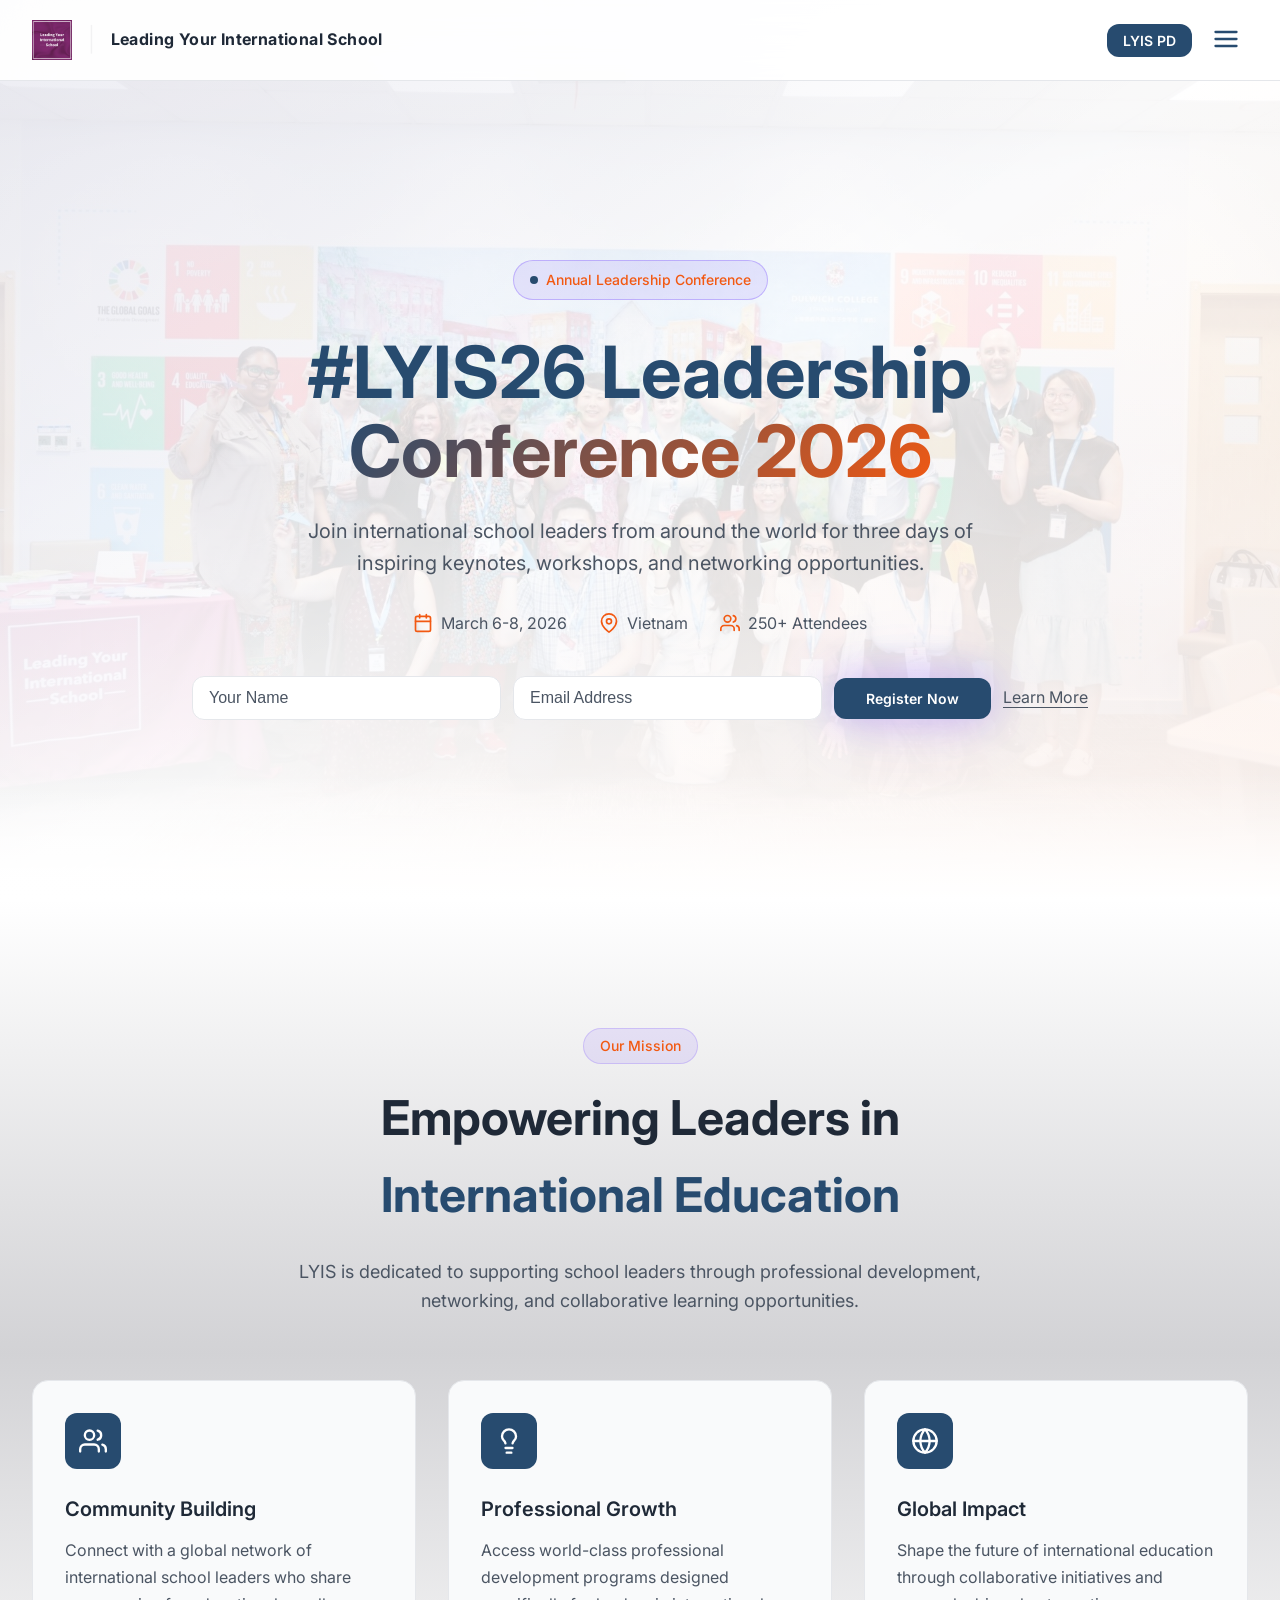
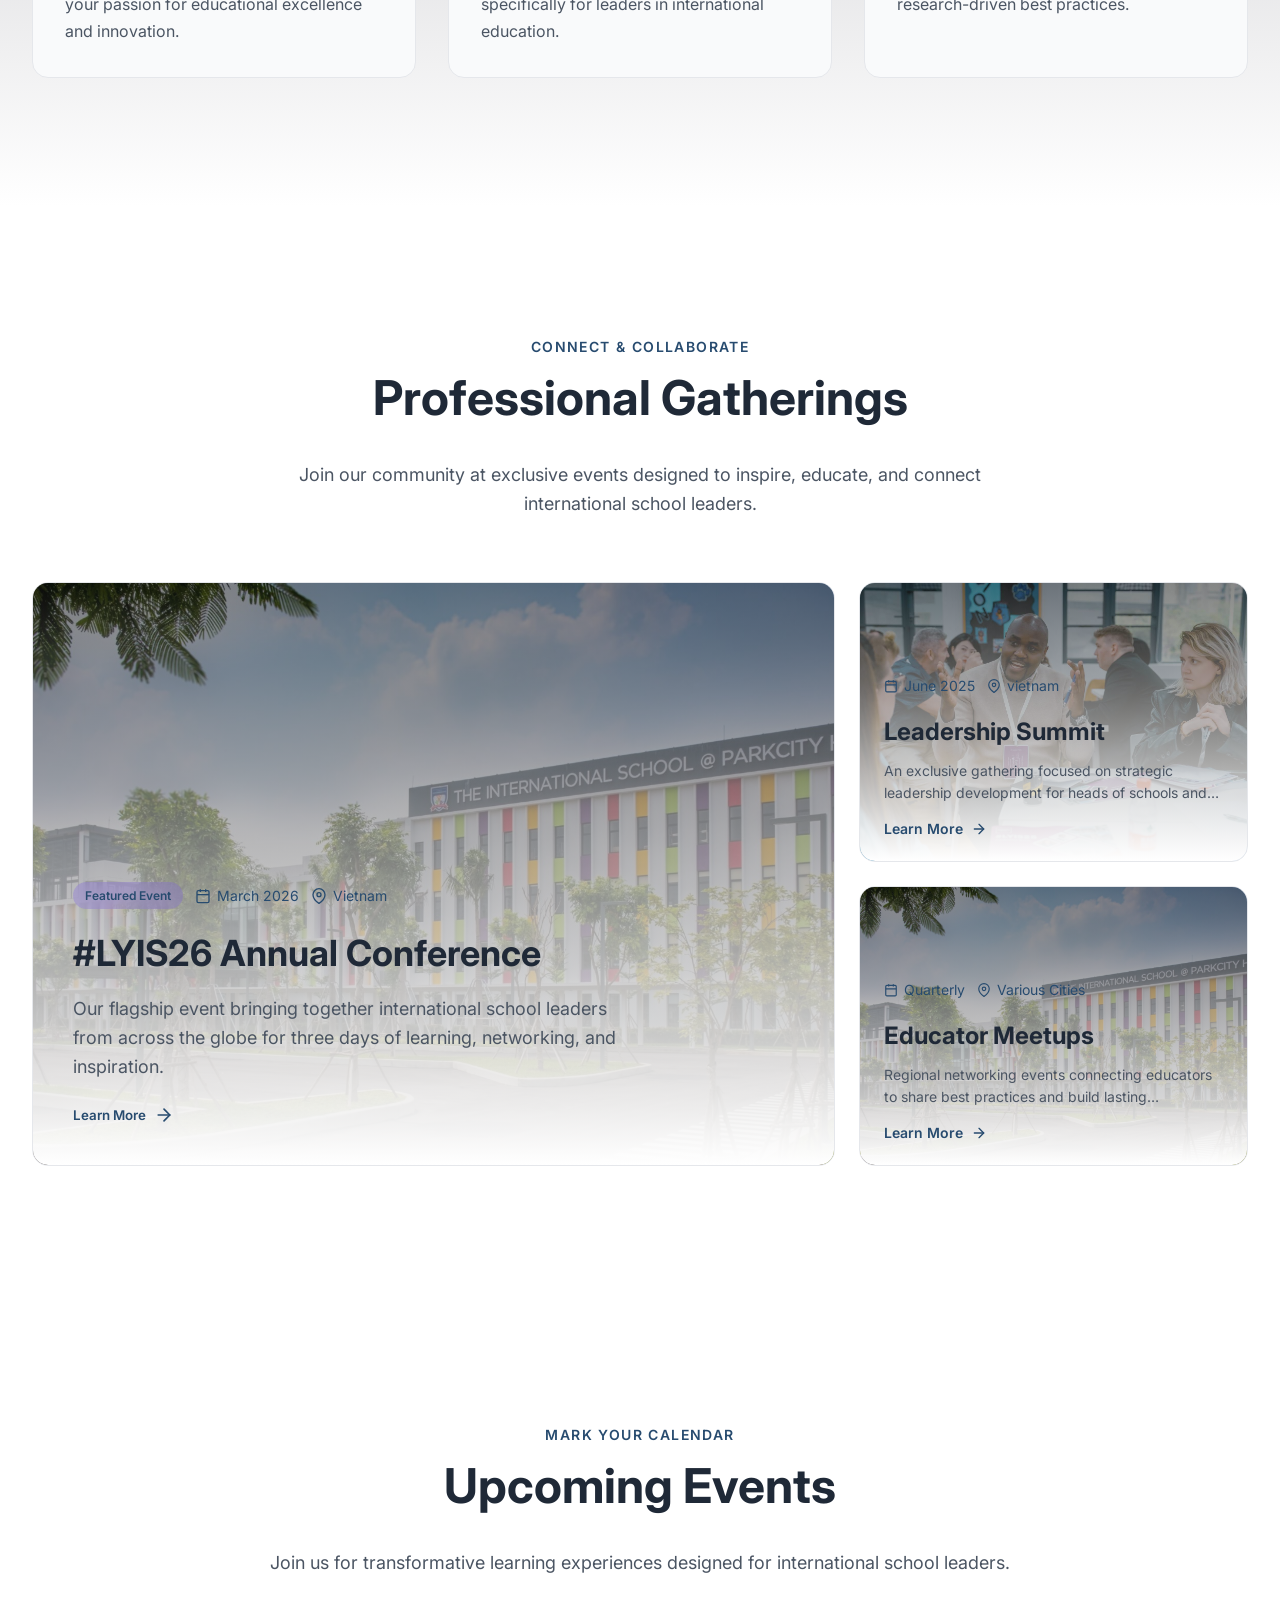
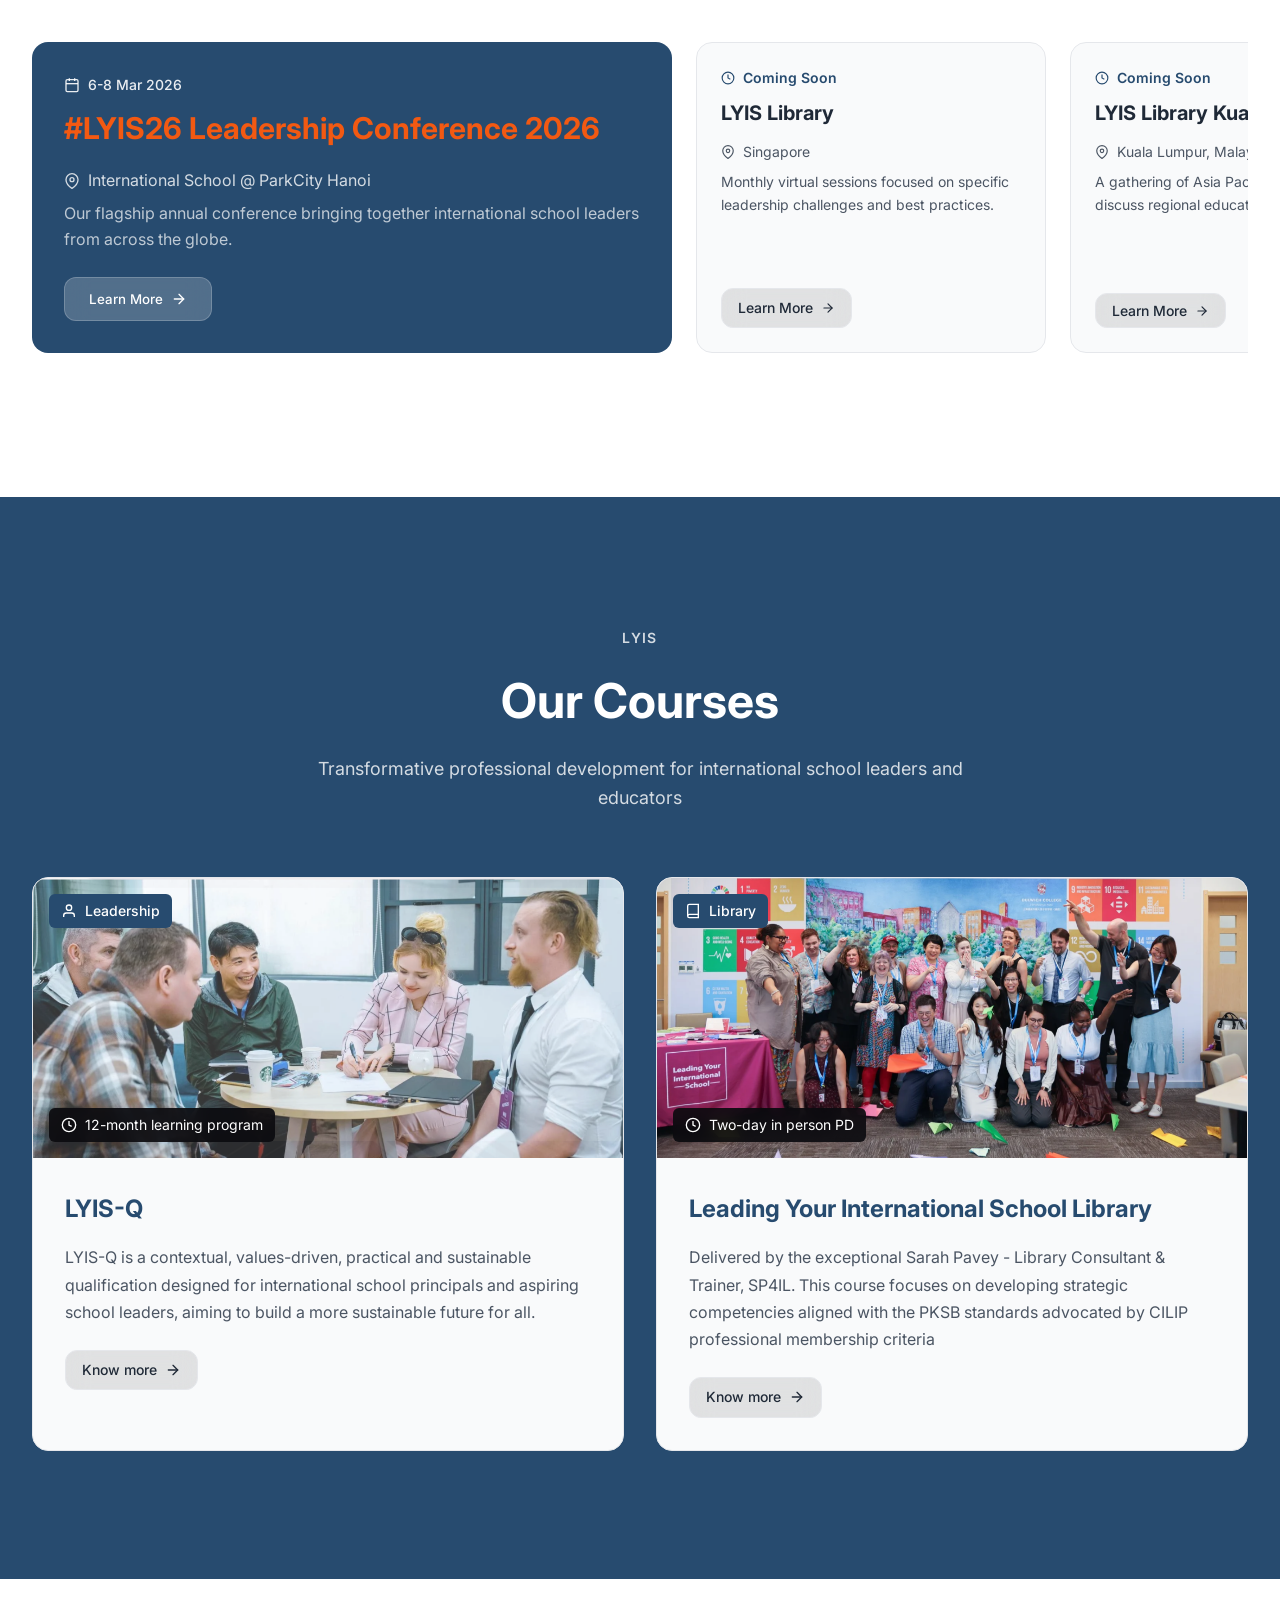
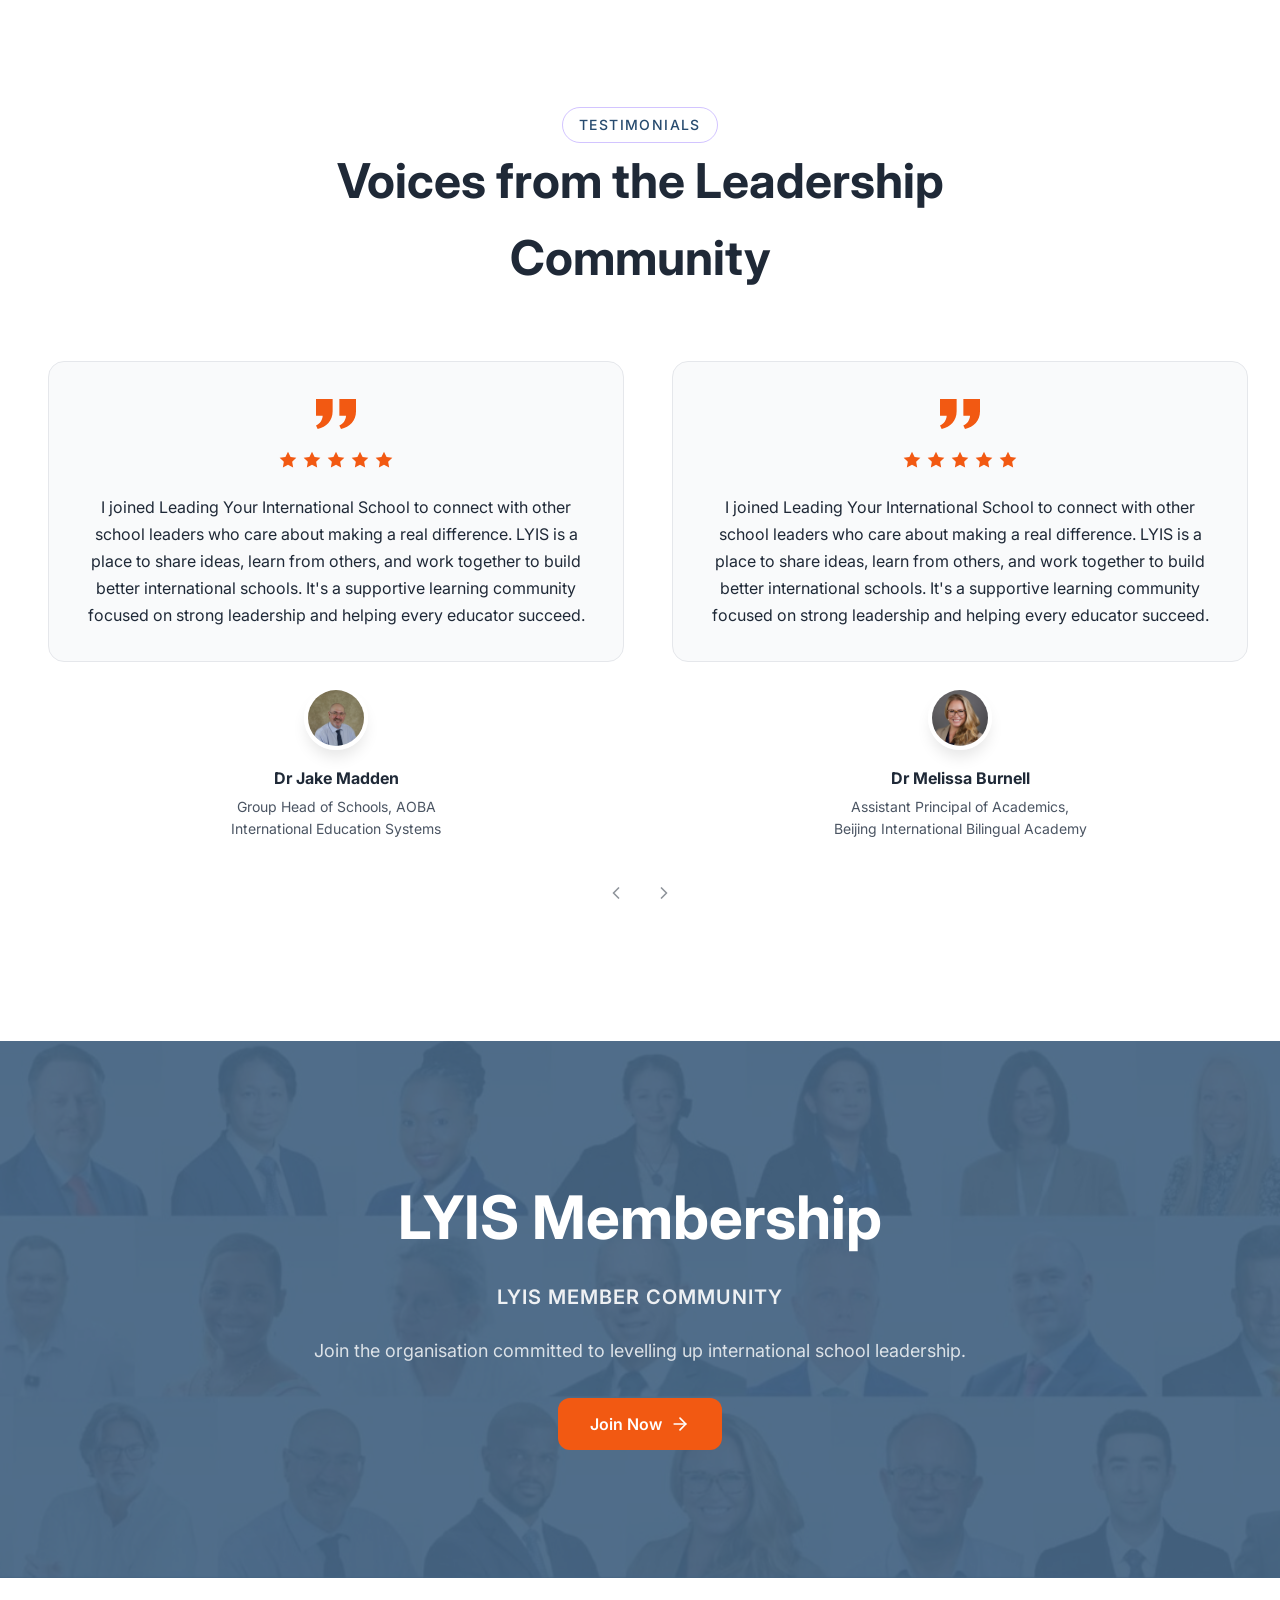
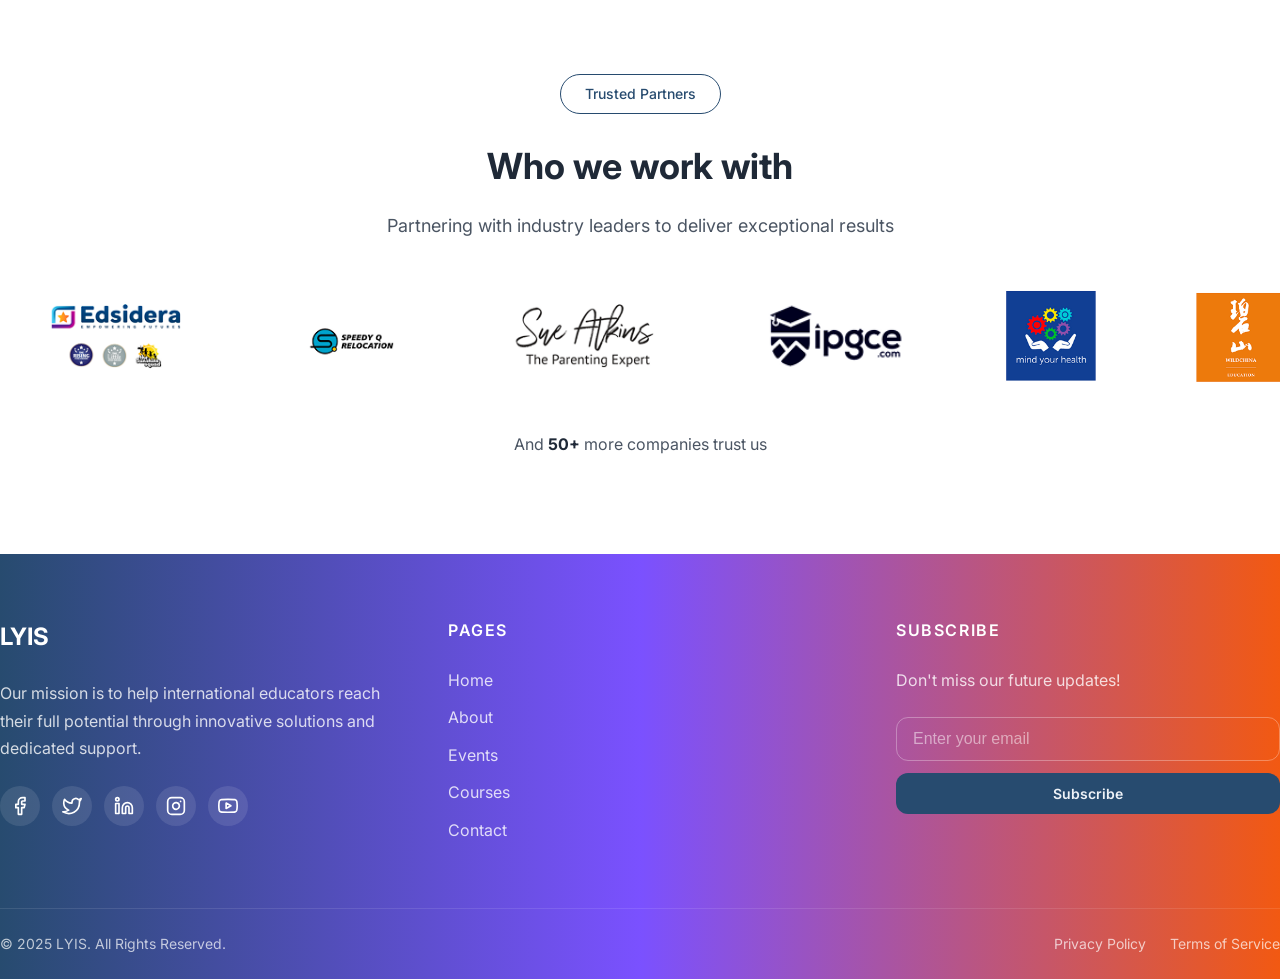
==== commit db267681: "Update index.html" ====
--- a/index.html
+++ b/index.html
@@ -380,10 +380,10 @@
             Singapore
           </p>
           <p class="event-description-sm">Monthly virtual sessions focused on specific leadership challenges and best practices.</p>
-          <button class="btn-outline-small">
+          <a href ="https://forms.gle/bX59mop4Yh2pxaiu6" class="btn-outline-small">
             Learn More
             <svg width="14" height="14" viewBox="0 0 24 24" fill="none" stroke="currentColor" stroke-width="2" stroke-linecap="round" stroke-linejoin="round"><line x1="5" y1="12" x2="19" y2="12"></line><polyline points="12 5 19 12 12 19"></polyline></svg>
-          </button>
+          </a>
         </div>
         <div class="event-card event-card-small">
           <span class="event-coming-soon">
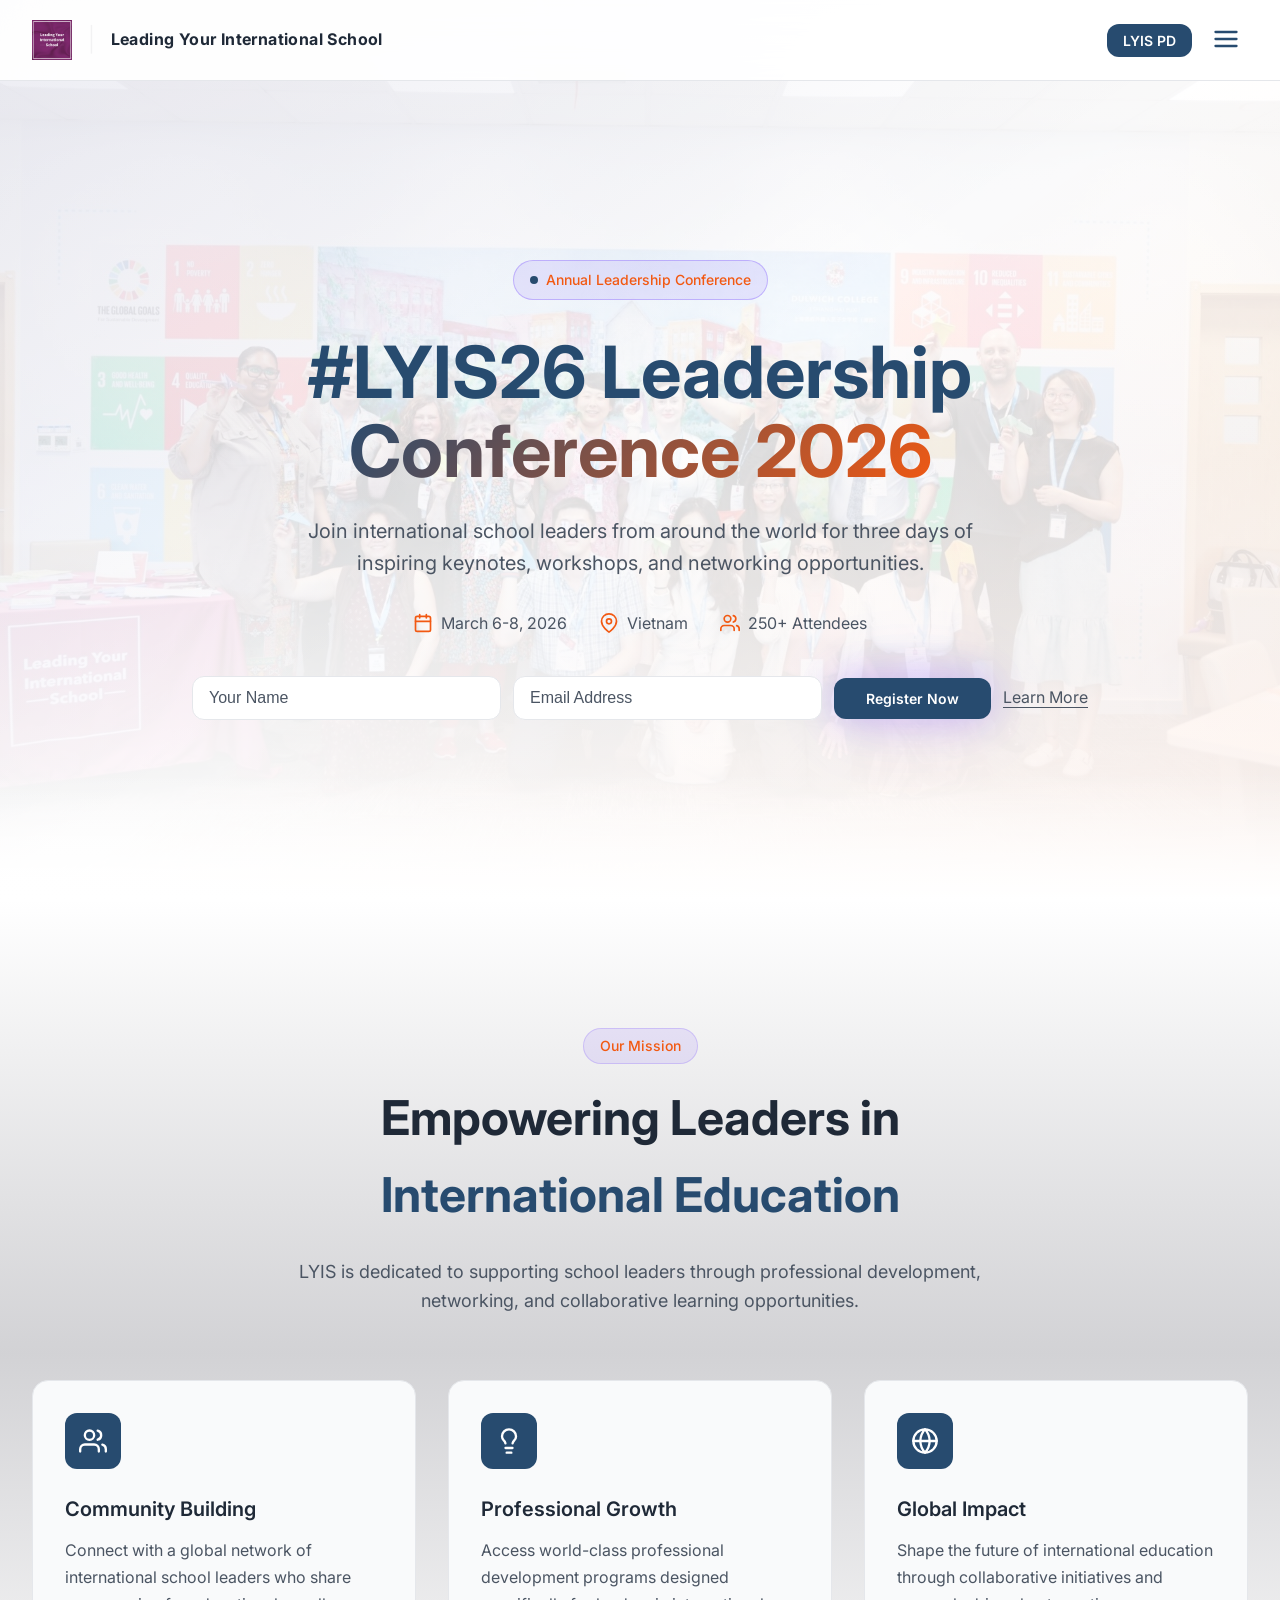
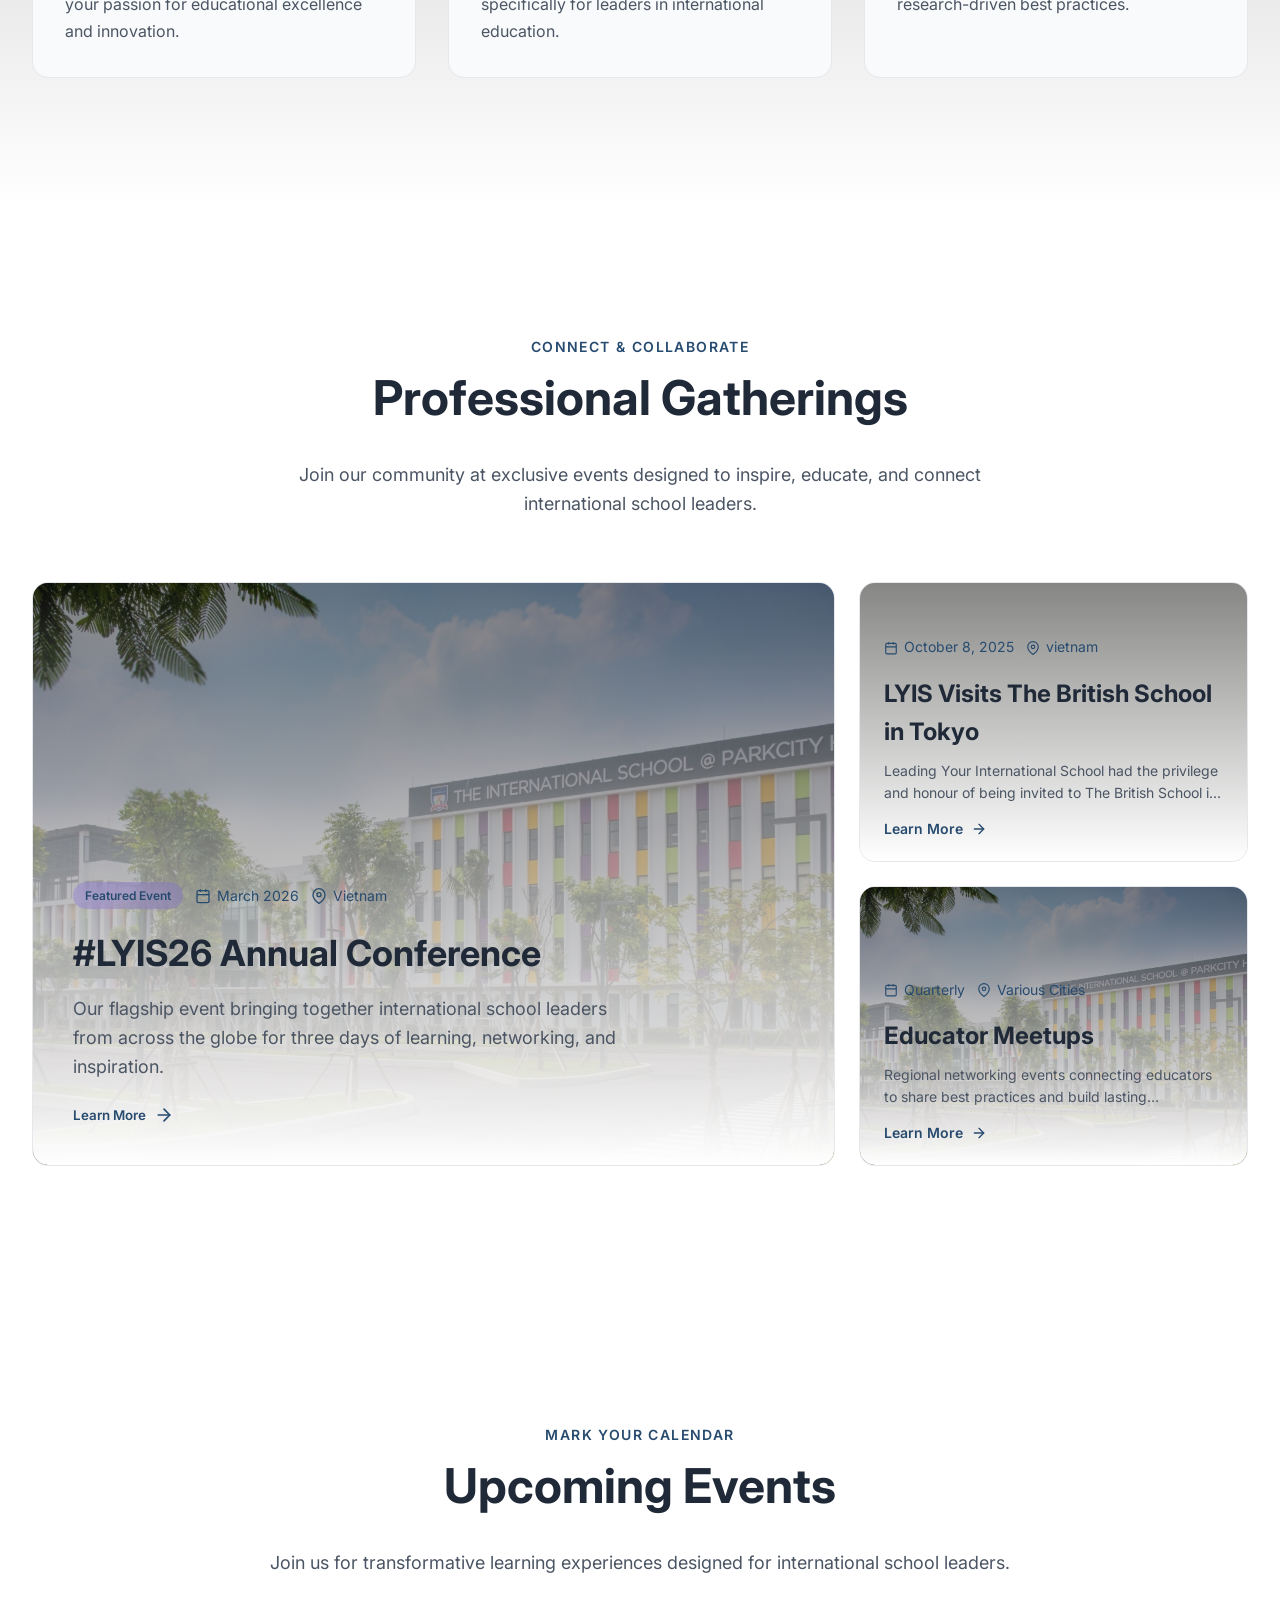
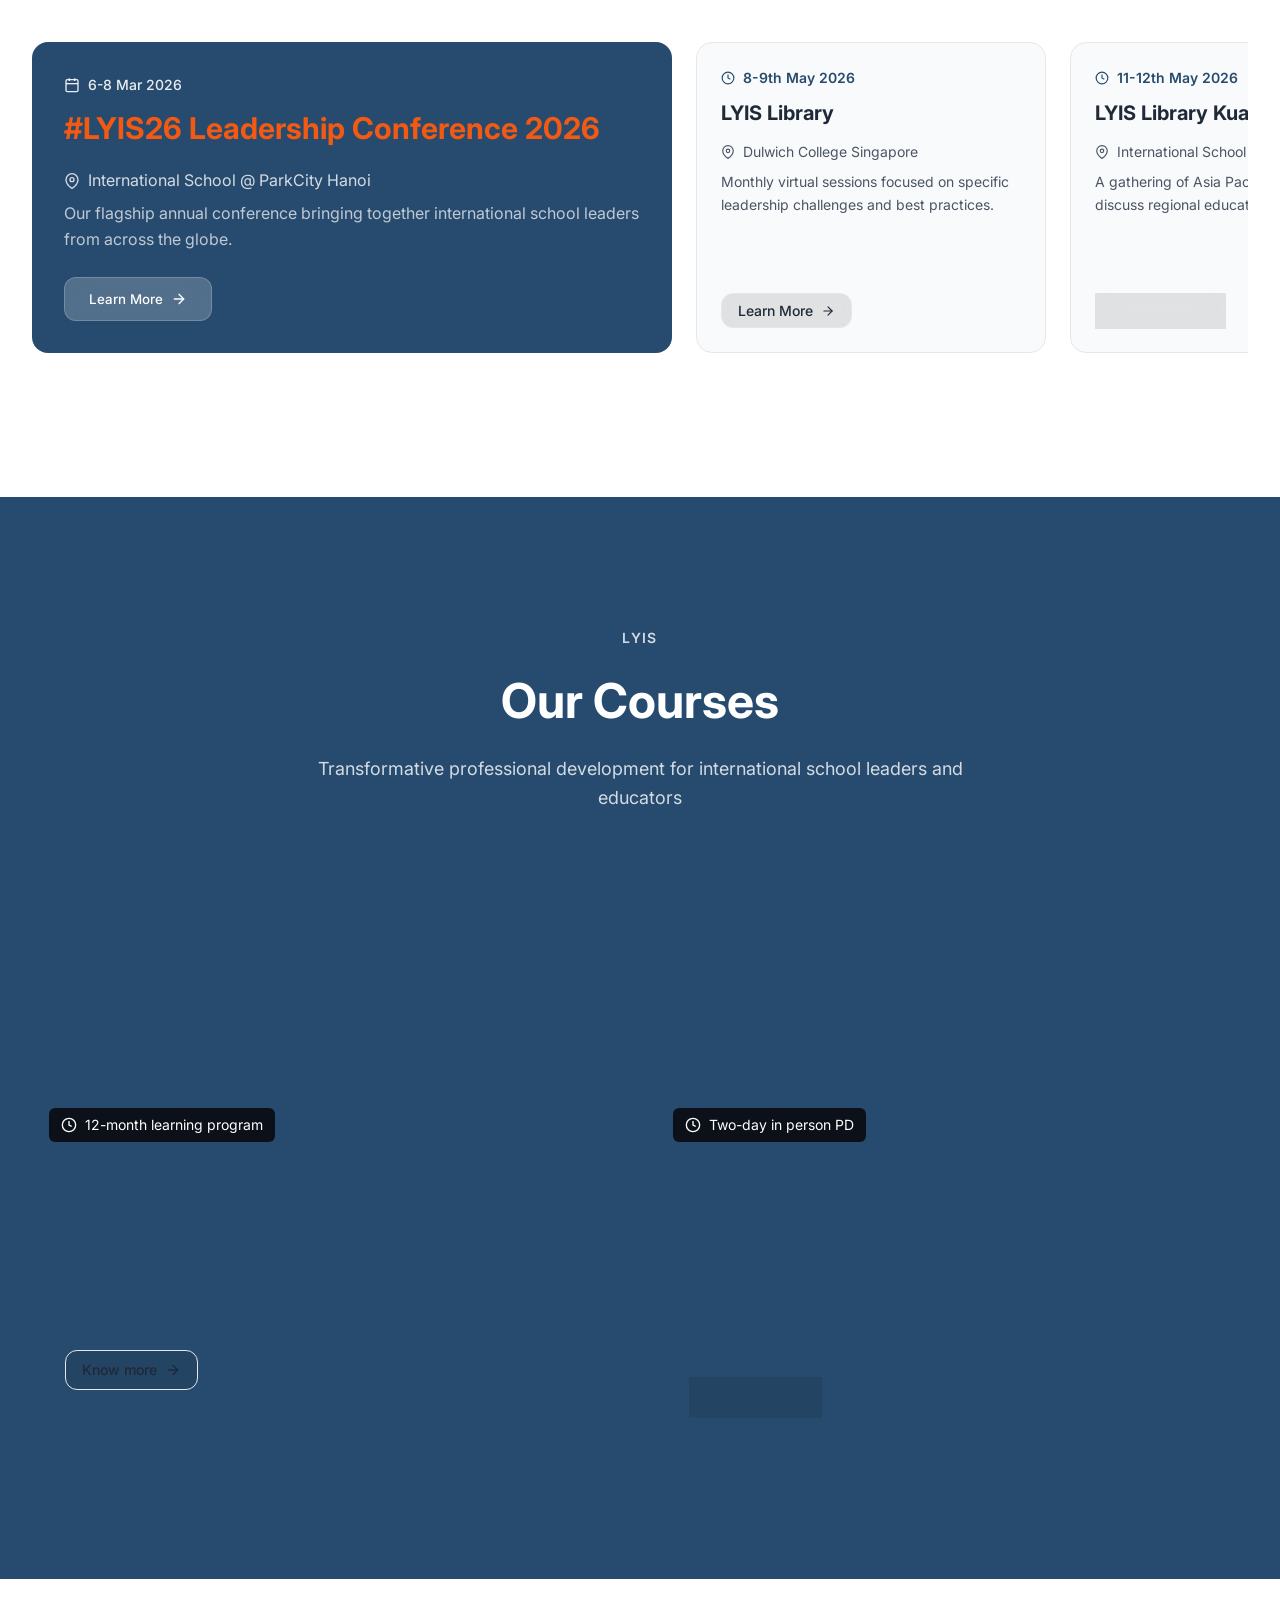
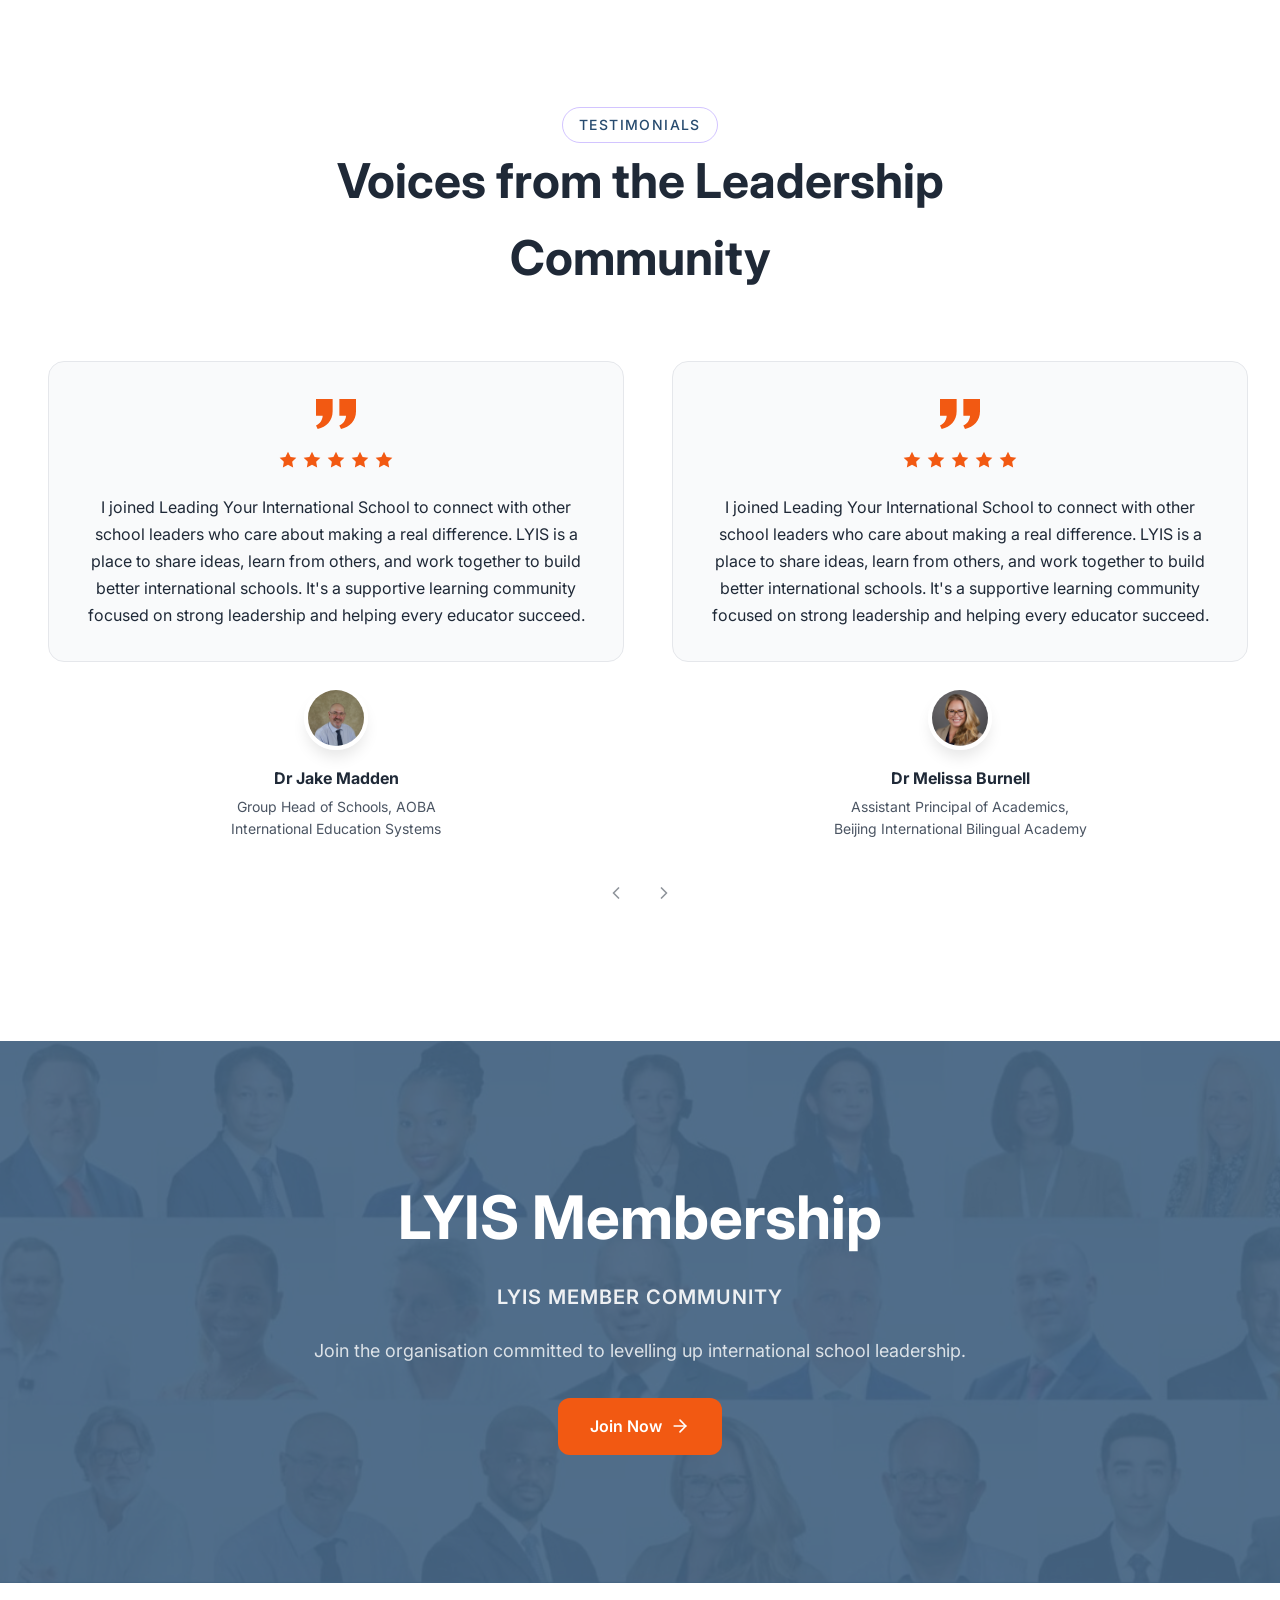
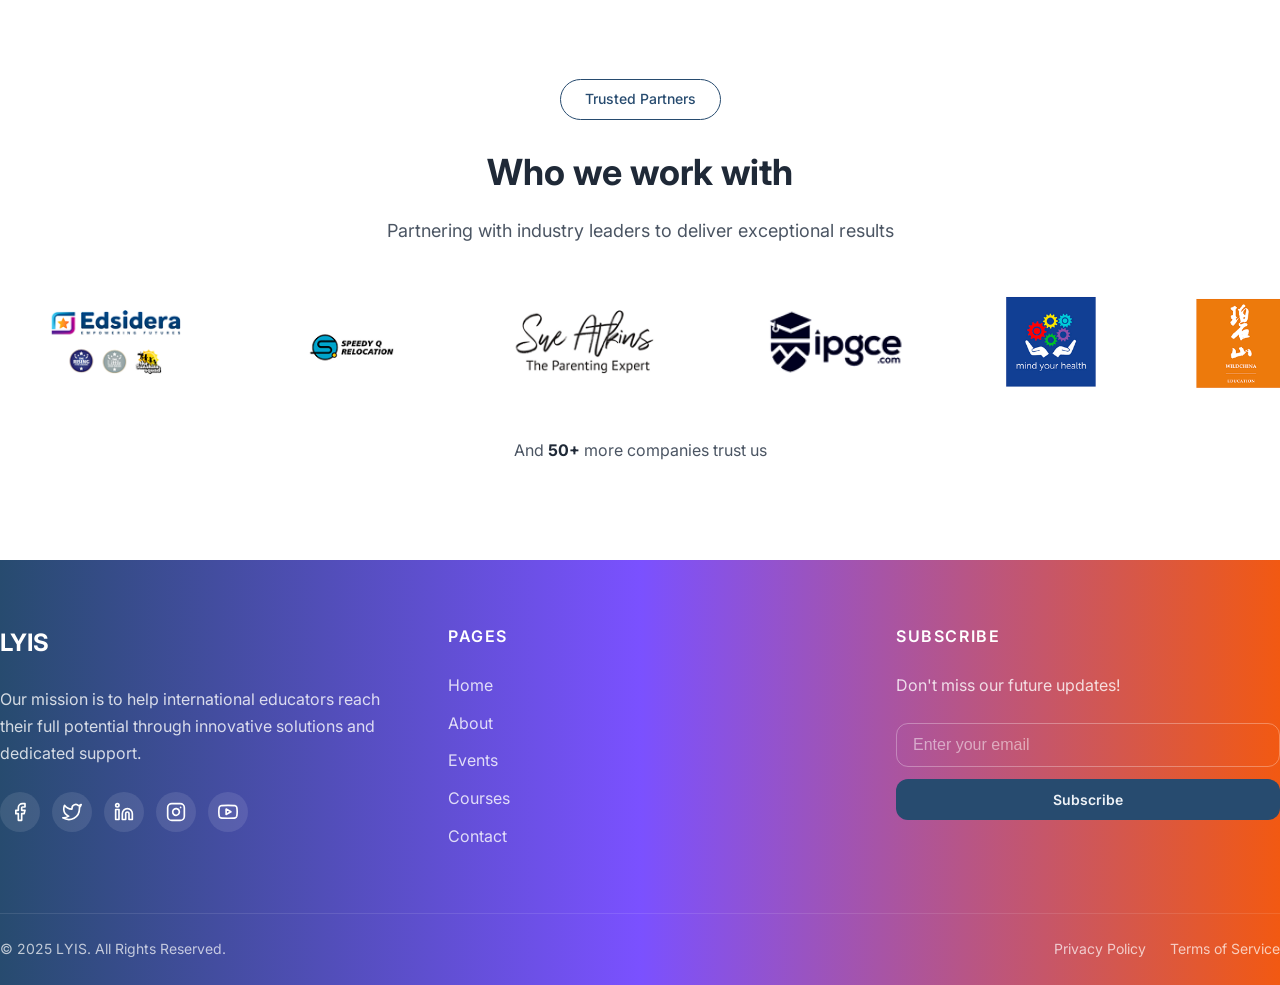
==== commit 3ed59fb2: "Add files via upload" ====
--- a/index.html
+++ b/index.html
@@ -295,21 +295,21 @@
         </div>
         <!-- Smaller Cards -->
         <div class="bento-card bento-small">
-          <div class="bento-image" style="background-image: url('images/gathering-discussion.jpg');"></div>
+          <div class="bento-image" style="background-image: url('images/lyis_visits_01.jpg');"></div>
           <div class="bento-overlay"></div>
           <div class="bento-content">
             <div class="bento-meta">
               <span class="meta-item">
                 <svg width="14" height="14" viewBox="0 0 24 24" fill="none" stroke="currentColor" stroke-width="2"><rect x="3" y="4" width="18" height="18" rx="2" ry="2"></rect><line x1="16" y1="2" x2="16" y2="6"></line><line x1="8" y1="2" x2="8" y2="6"></line><line x1="3" y1="10" x2="21" y2="10"></line></svg>
-                June 2025
+                October 8, 2025
               </span>
               <span class="meta-item">
                 <svg width="14" height="14" viewBox="0 0 24 24" fill="none" stroke="currentColor" stroke-width="2"><path d="M21 10c0 7-9 13-9 13s-9-6-9-13a9 9 0 0 1 18 0z"></path><circle cx="12" cy="10" r="3"></circle></svg>
                 vietnam
               </span>
             </div>
-            <h3 class="bento-title-sm">Leadership Summit</h3>
-            <p class="bento-description-sm">An exclusive gathering focused on strategic leadership development for heads of schools and senior administrators.</p>
+            <h3 class="bento-title-sm">LYIS Visits The British School in Tokyo</h3>
+            <p class="bento-description-sm">Leading Your International School had the privilege and honour of being invited to The British School in Tokyo by the school’s Principal Ian Clayton.</p>
             <button class="btn-text btn-text-sm">
               Learn More
               <svg width="16" height="16" viewBox="0 0 24 24" fill="none" stroke="currentColor" stroke-width="2" stroke-linecap="round" stroke-linejoin="round"><line x1="5" y1="12" x2="19" y2="12"></line><polyline points="12 5 19 12 12 19"></polyline></svg>
@@ -372,28 +372,28 @@
         <div class="event-card event-card-small">
           <span class="event-coming-soon">
             <svg width="14" height="14" viewBox="0 0 24 24" fill="none" stroke="currentColor" stroke-width="2"><circle cx="12" cy="12" r="10"></circle><polyline points="12 6 12 12 16 14"></polyline></svg>
-            Coming Soon
+            8-9th May 2026 
           </span>
           <h3 class="event-title-sm">LYIS Library</h3>
           <p class="event-location-sm">
             <svg width="14" height="14" viewBox="0 0 24 24" fill="none" stroke="currentColor" stroke-width="2"><path d="M21 10c0 7-9 13-9 13s-9-6-9-13a9 9 0 0 1 18 0z"></path><circle cx="12" cy="10" r="3"></circle></svg>
-            Singapore
+            Dulwich College Singapore 
           </p>
           <p class="event-description-sm">Monthly virtual sessions focused on specific leadership challenges and best practices.</p>
-          <a href ="https://forms.gle/bX59mop4Yh2pxaiu6" class="btn-outline-small">
+          <button class="btn-outline-small">
             Learn More
             <svg width="14" height="14" viewBox="0 0 24 24" fill="none" stroke="currentColor" stroke-width="2" stroke-linecap="round" stroke-linejoin="round"><line x1="5" y1="12" x2="19" y2="12"></line><polyline points="12 5 19 12 12 19"></polyline></svg>
-          </a>
+          </button>
         </div>
         <div class="event-card event-card-small">
           <span class="event-coming-soon">
             <svg width="14" height="14" viewBox="0 0 24 24" fill="none" stroke="currentColor" stroke-width="2"><circle cx="12" cy="12" r="10"></circle><polyline points="12 6 12 12 16 14"></polyline></svg>
-            Coming Soon
+            11-12th May 2026
           </span>
           <h3 class="event-title-sm">LYIS Library Kuala Lumpur</h3>
           <p class="event-location-sm">
             <svg width="14" height="14" viewBox="0 0 24 24" fill="none" stroke="currentColor" stroke-width="2"><path d="M21 10c0 7-9 13-9 13s-9-6-9-13a9 9 0 0 1 18 0z"></path><circle cx="12" cy="10" r="3"></circle></svg>
-            Kuala Lumpur, Malaysia
+            International School @ ParkCity
           </p>
           <p class="event-description-sm">A gathering of Asia Pacific school leaders to discuss regional educational trends.</p>
           <button class="btn-outline-small">
@@ -611,10 +611,10 @@
       <h2 class="membership-title">LYIS Membership</h2>
       <h3 class="membership-subtitle">LYIS MEMBER COMMUNITY</h3>
       <p class="membership-description">Join the organisation committed to levelling up international school leadership.</p>
-      <button class="btn btn-light">
+      <a href="membership.html" class="btn btn-light">
         Join Now
         <svg width="20" height="20" viewBox="0 0 24 24" fill="none" stroke="currentColor" stroke-width="2" stroke-linecap="round" stroke-linejoin="round"><line x1="5" y1="12" x2="19" y2="12"></line><polyline points="12 5 19 12 12 19"></polyline></svg>
-      </button>
+      </a>
     </div>
   </section>
 
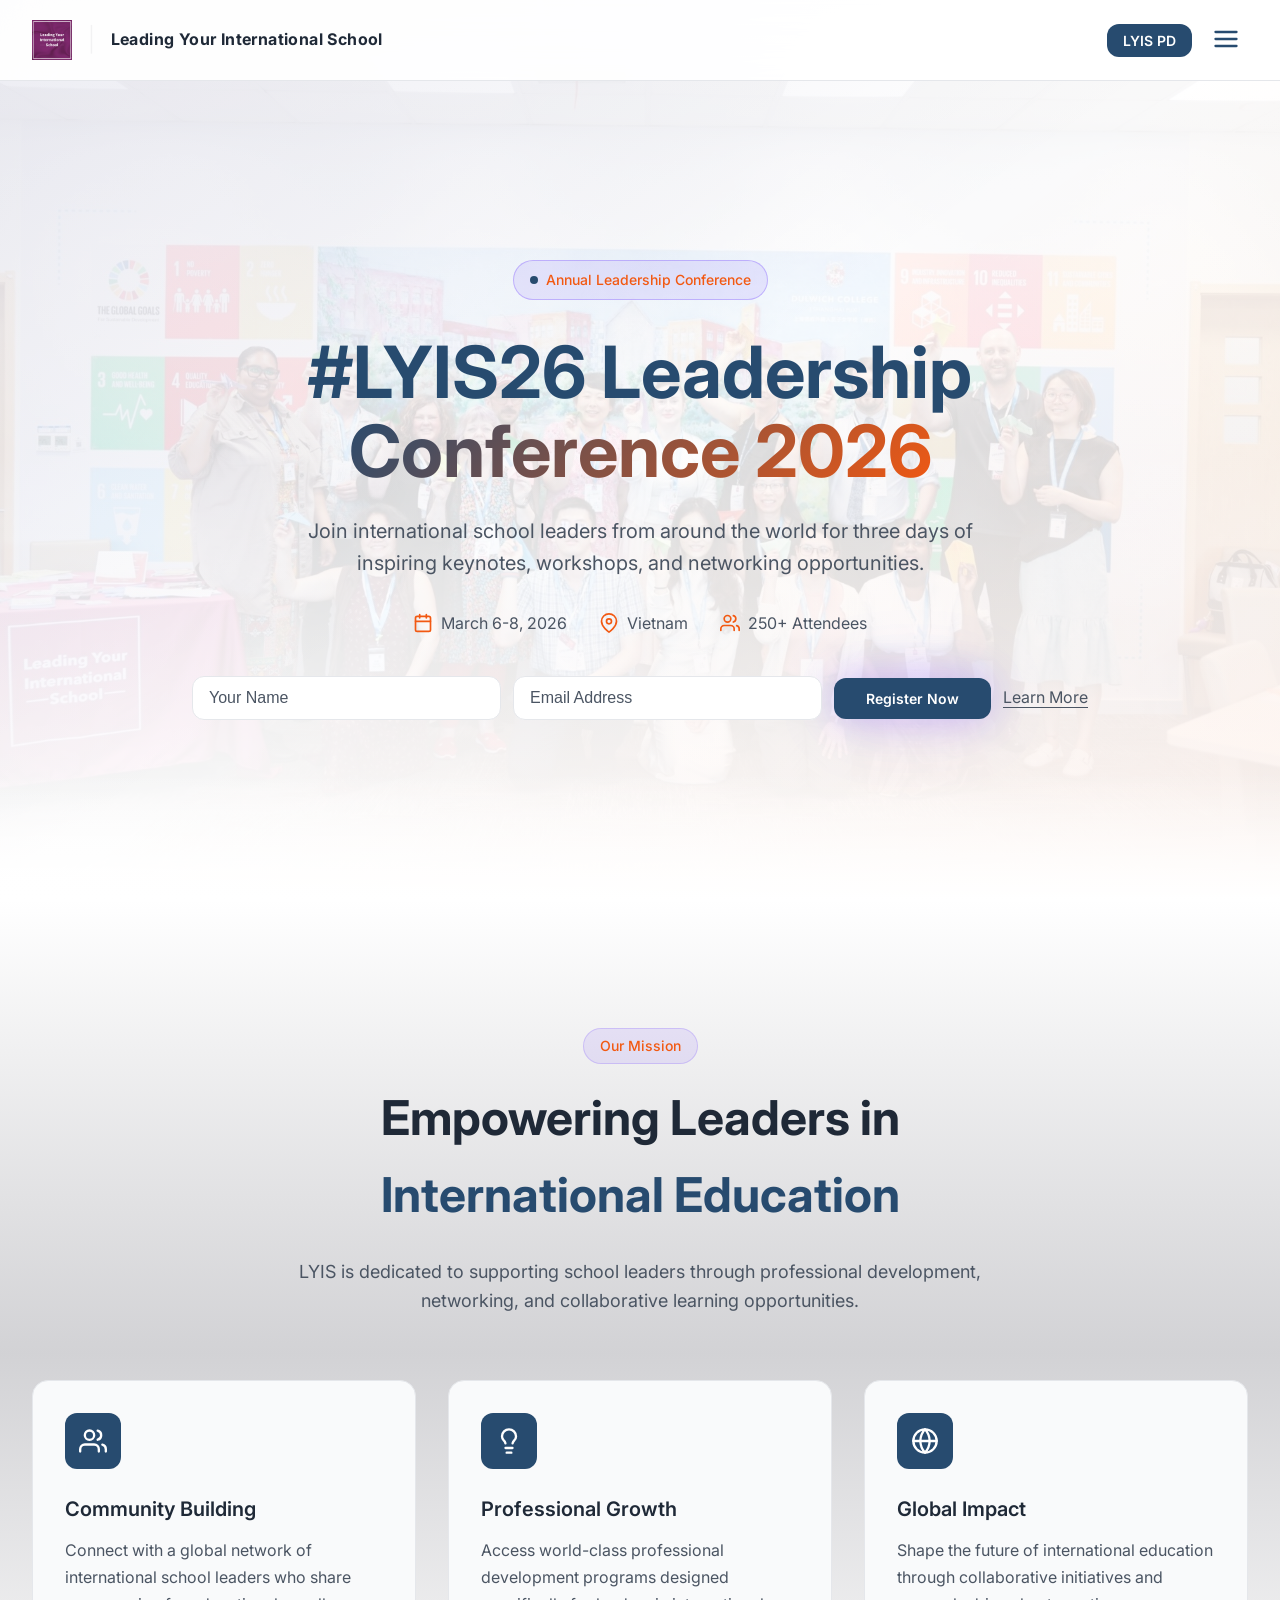
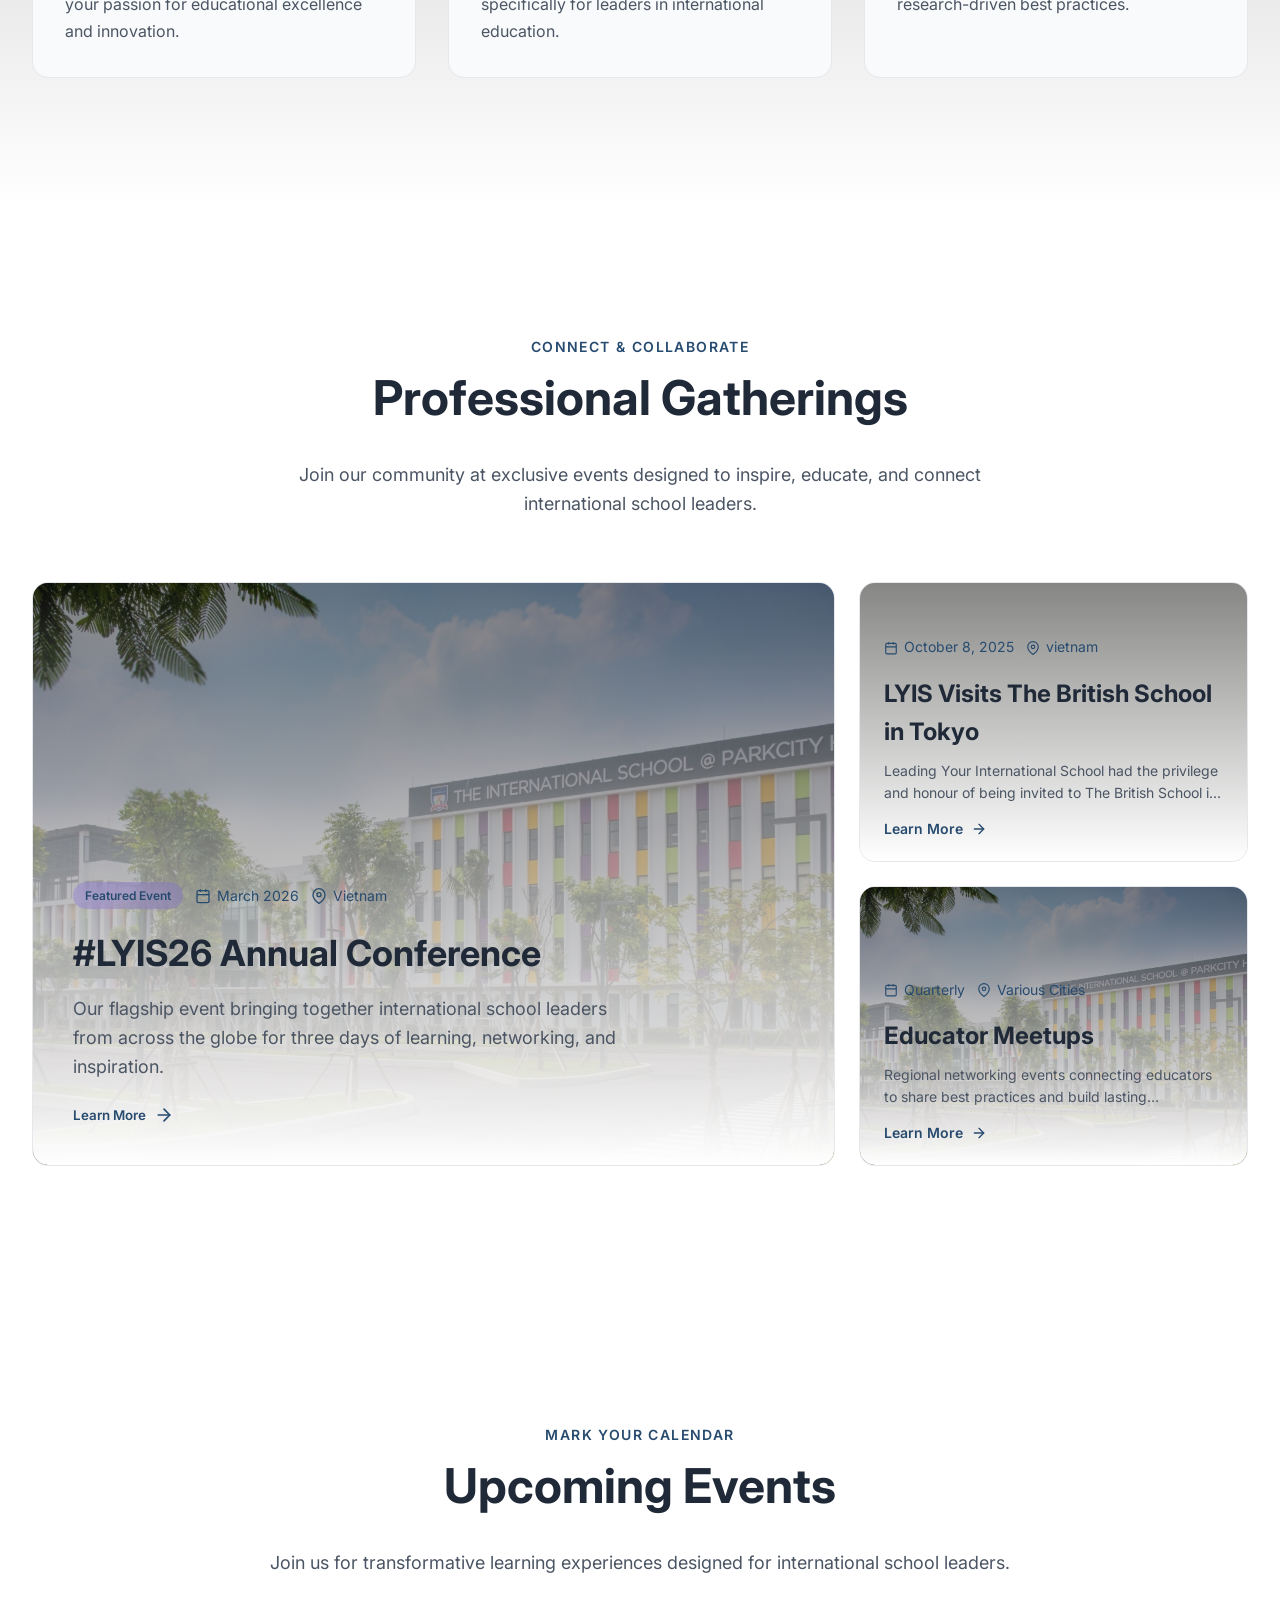
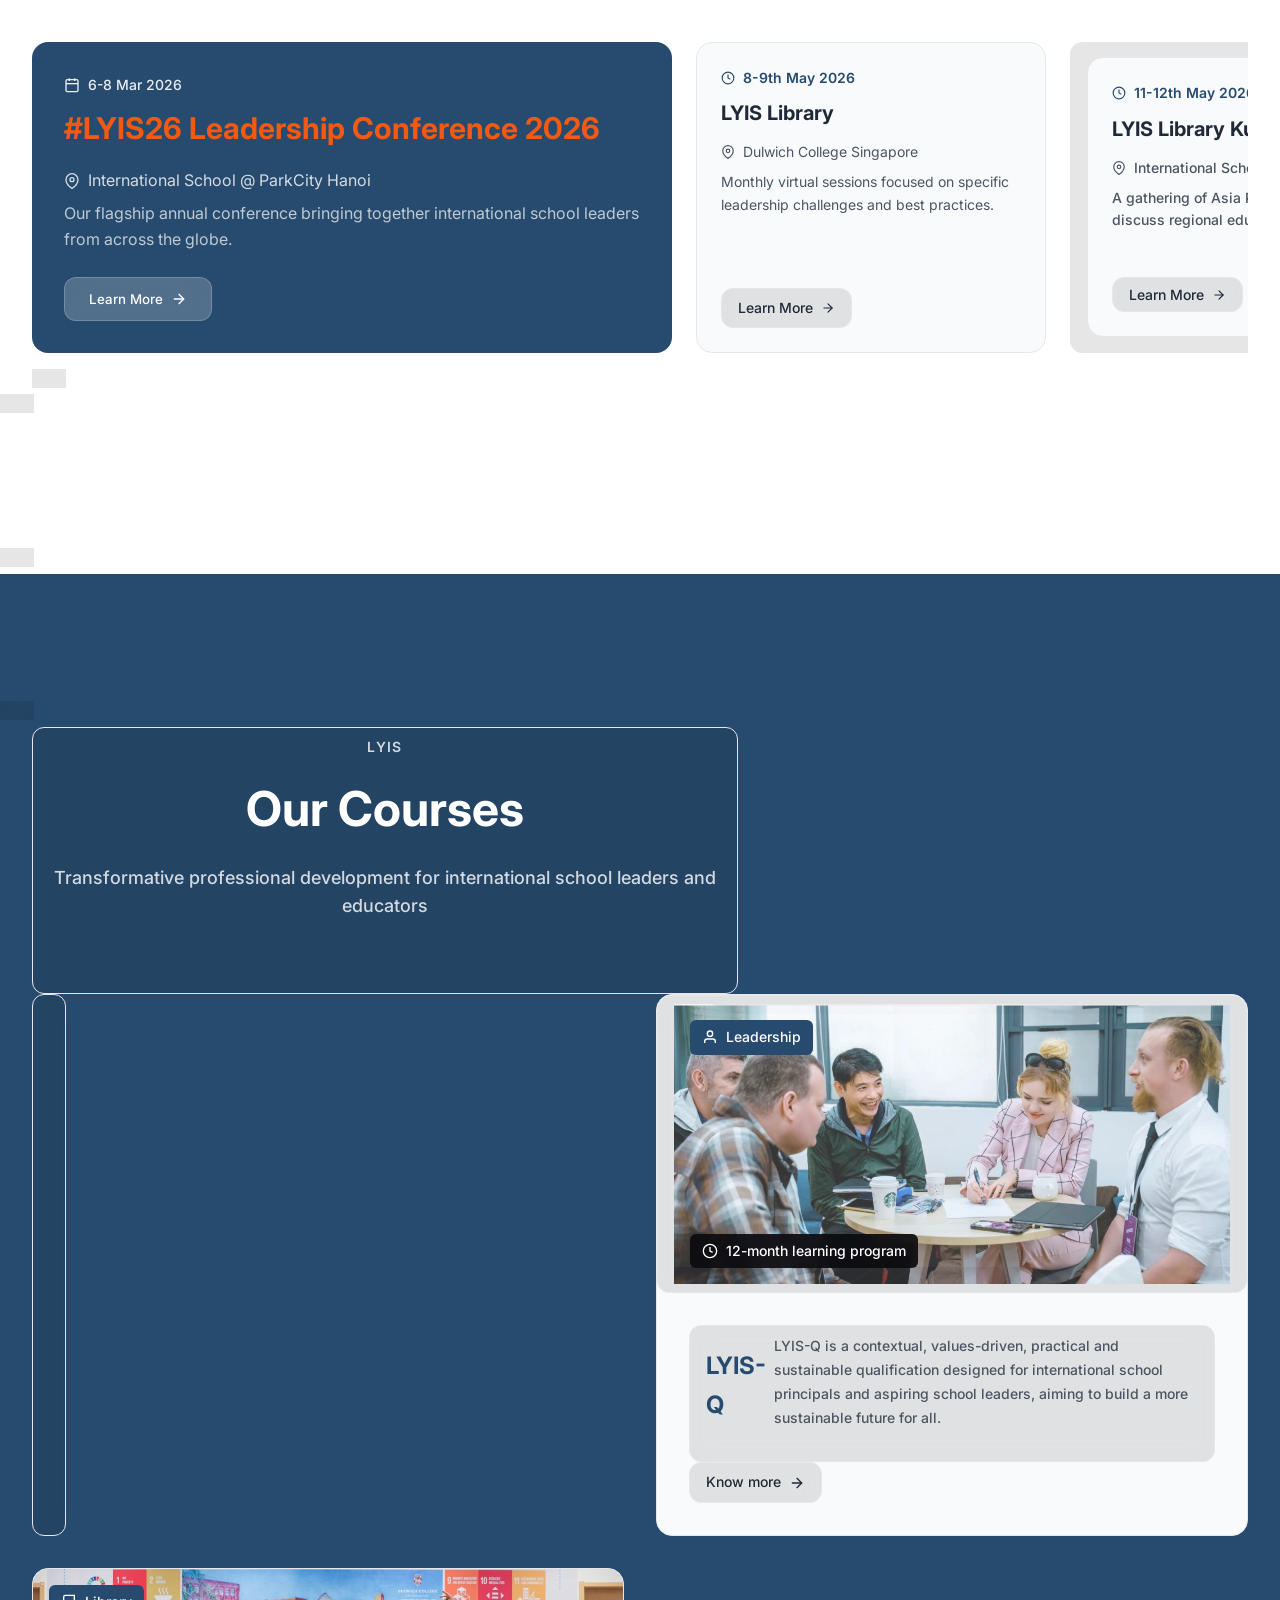
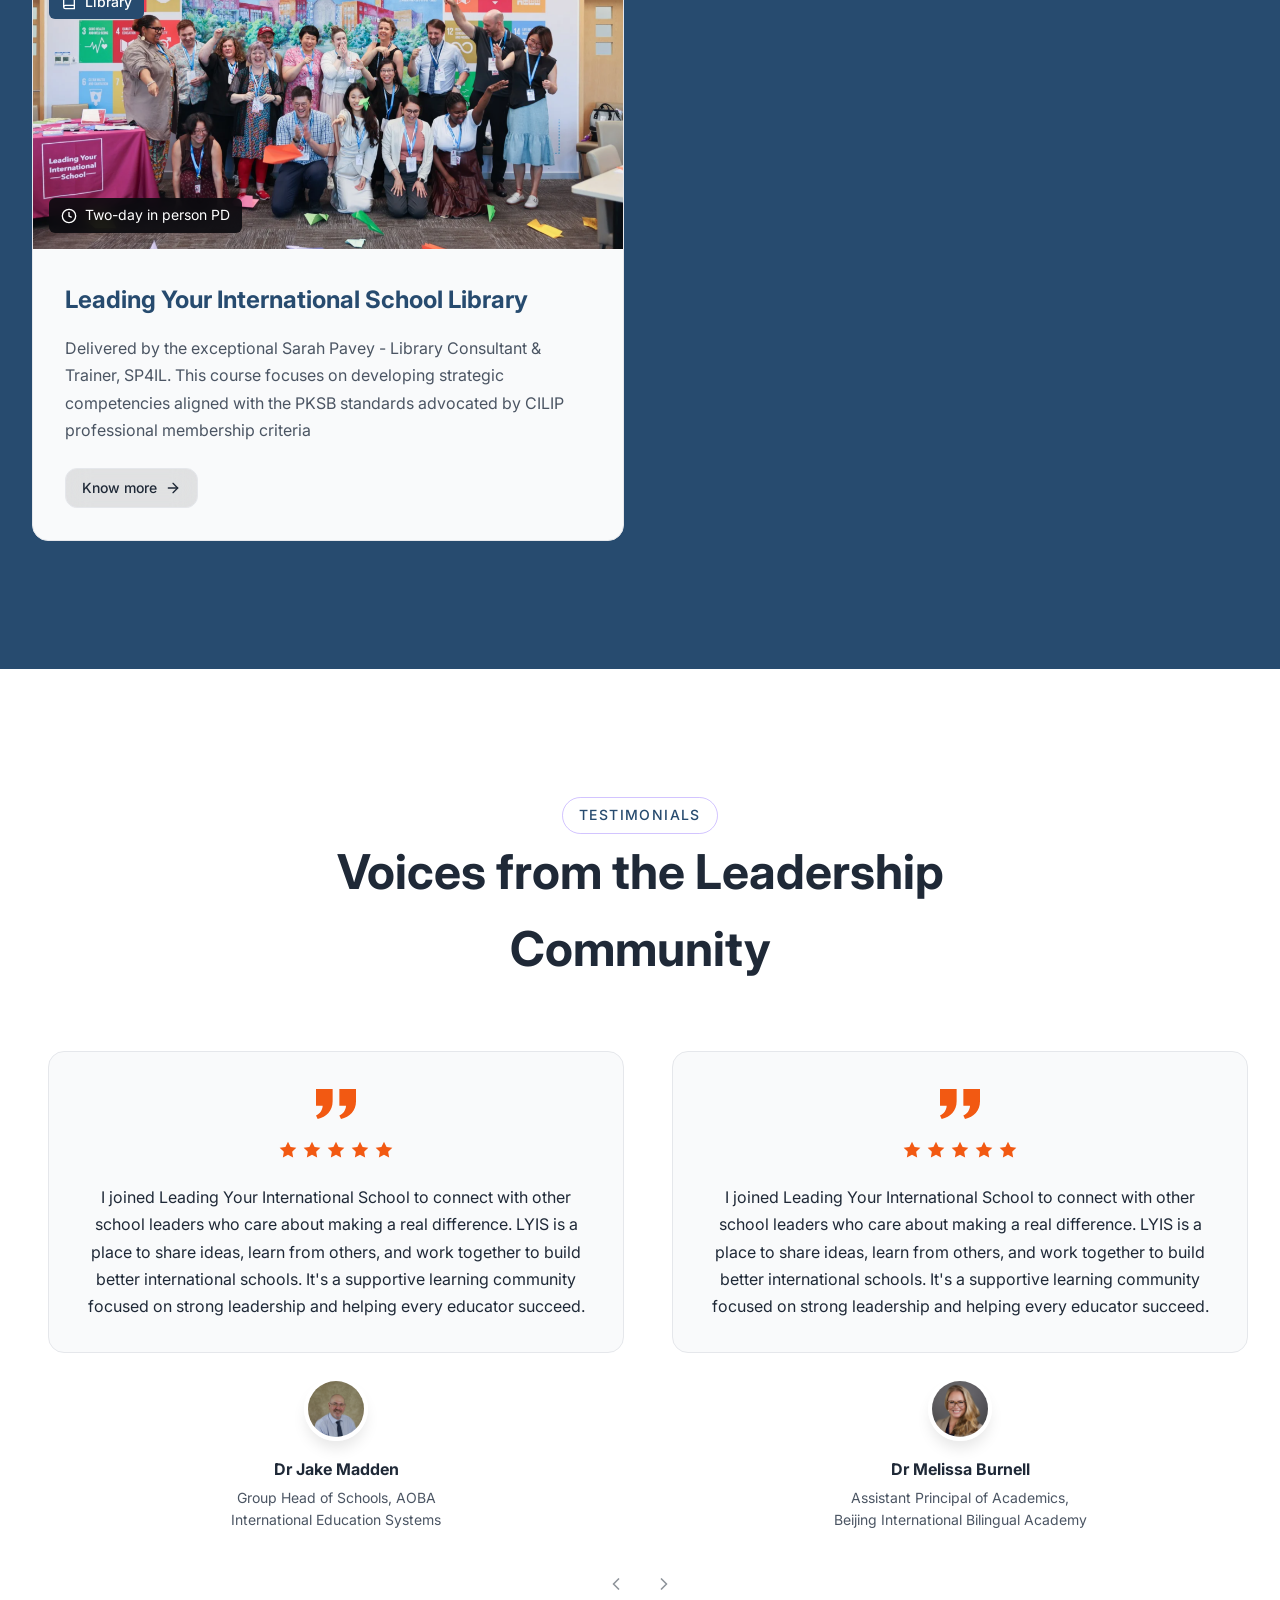
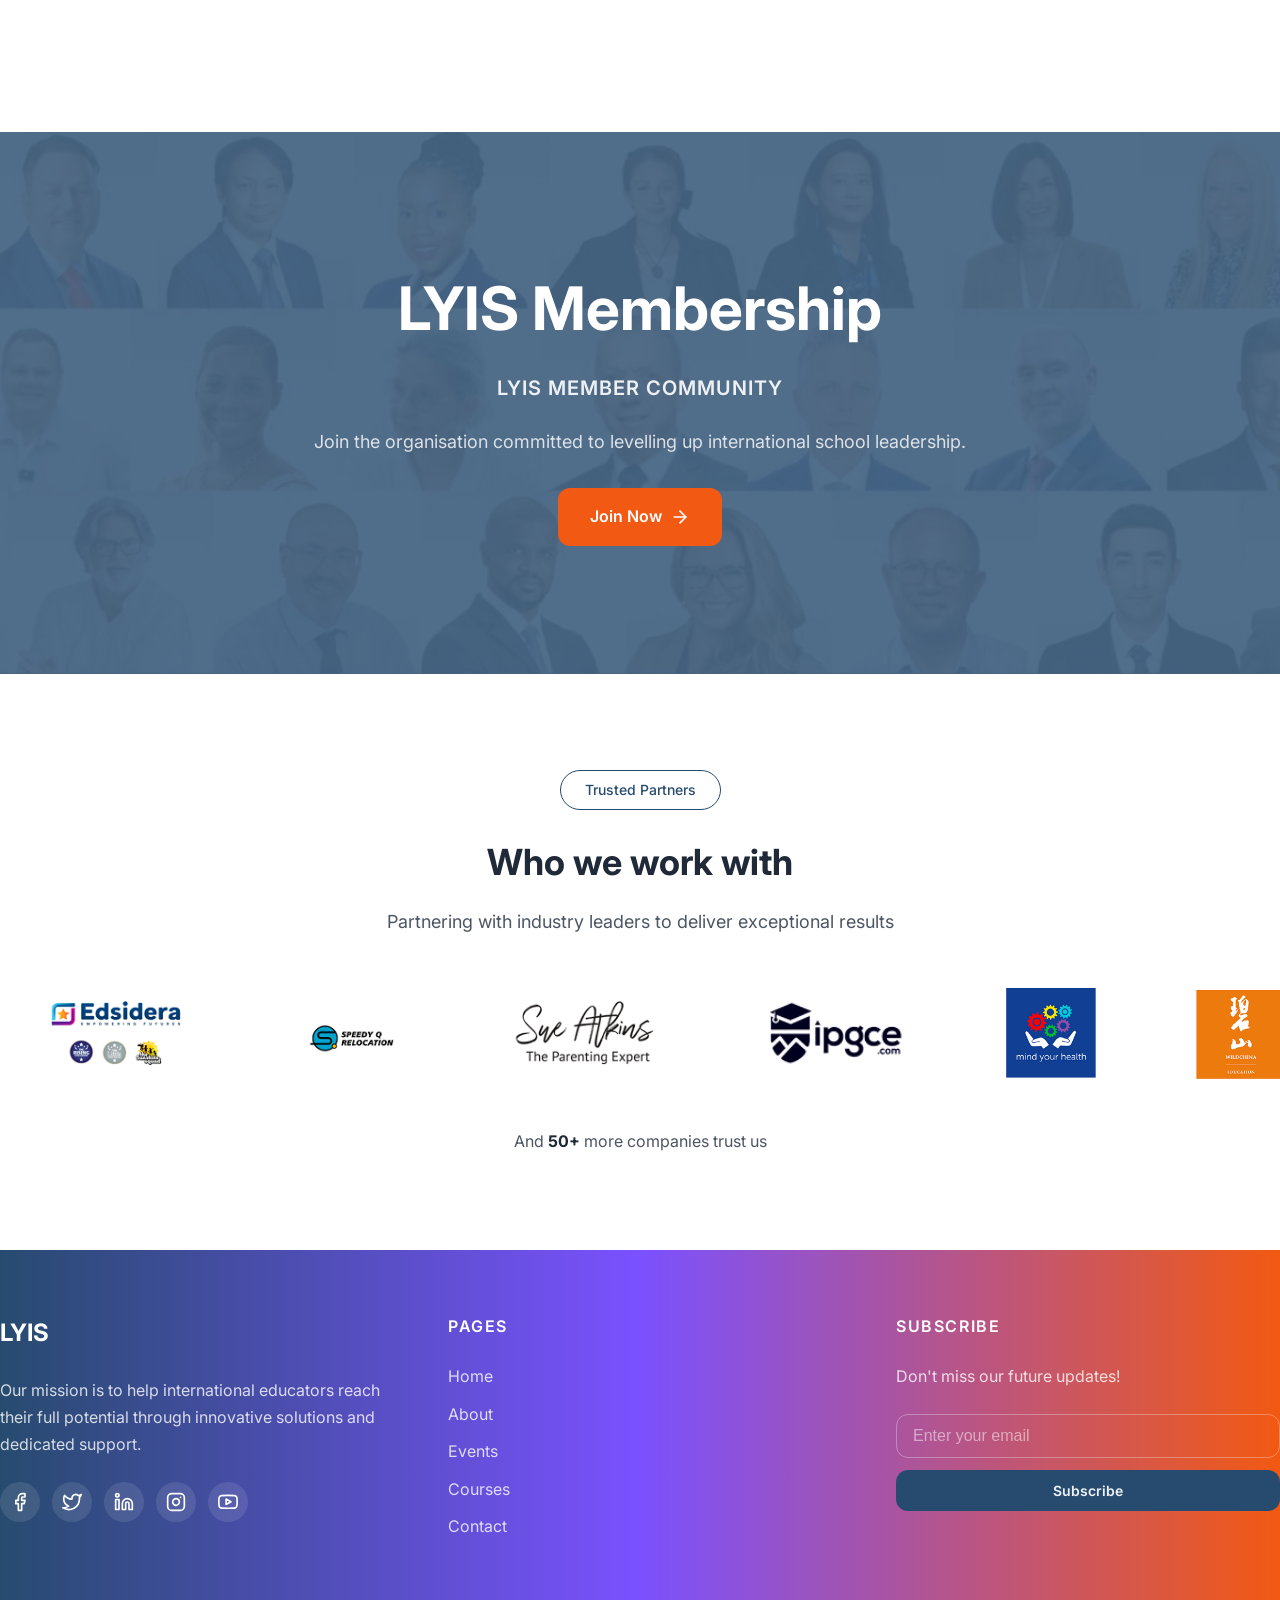
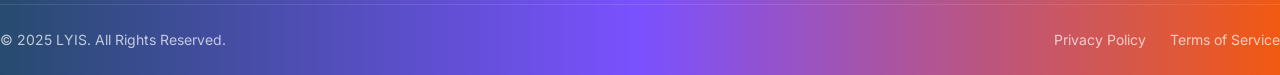
==== commit 8306406d: "Update index.html" ====
--- a/index.html
+++ b/index.html
@@ -380,7 +380,7 @@
             Dulwich College Singapore 
           </p>
           <p class="event-description-sm">Monthly virtual sessions focused on specific leadership challenges and best practices.</p>
-          <button class="btn-outline-small">
+          <a href="https://forms.gle/bX59mop4Yh2pxaiu6" class="btn-outline-small">
             Learn More
             <svg width="14" height="14" viewBox="0 0 24 24" fill="none" stroke="currentColor" stroke-width="2" stroke-linecap="round" stroke-linejoin="round"><line x1="5" y1="12" x2="19" y2="12"></line><polyline points="12 5 19 12 12 19"></polyline></svg>
           </button>
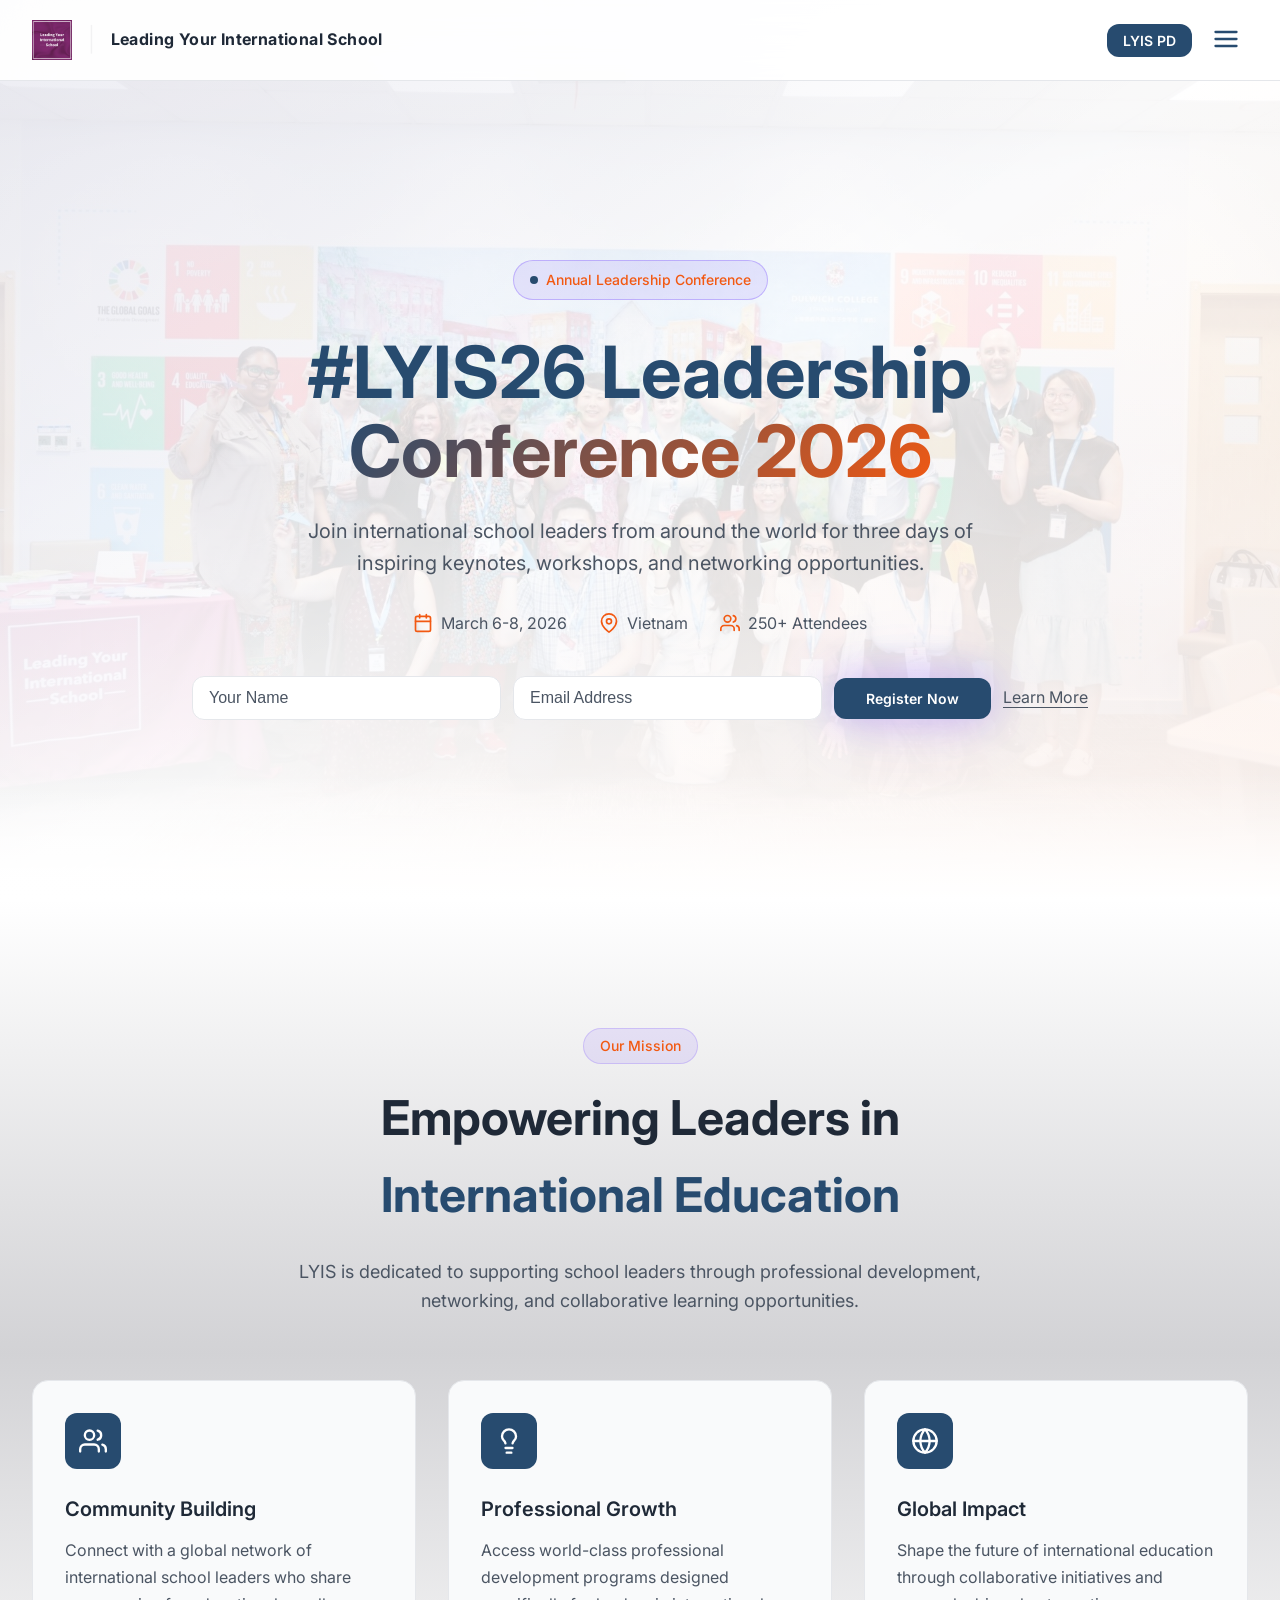
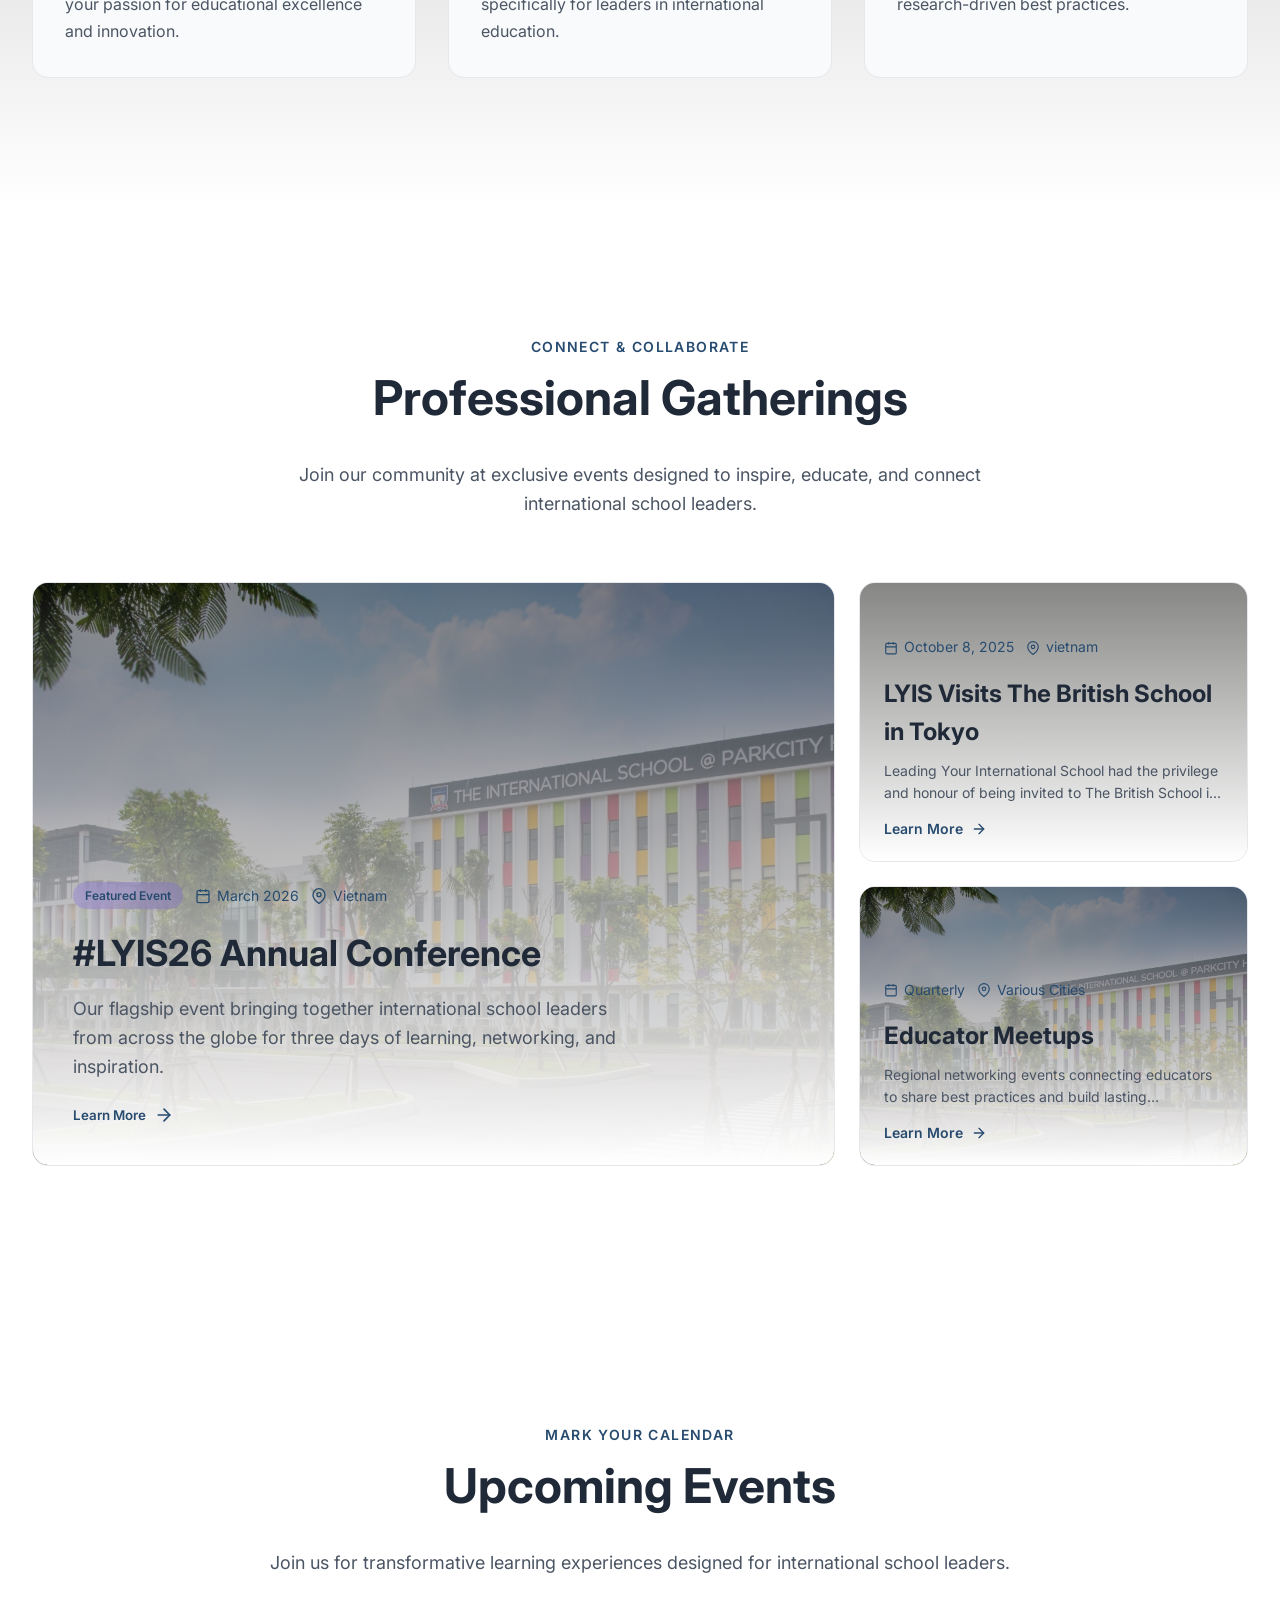
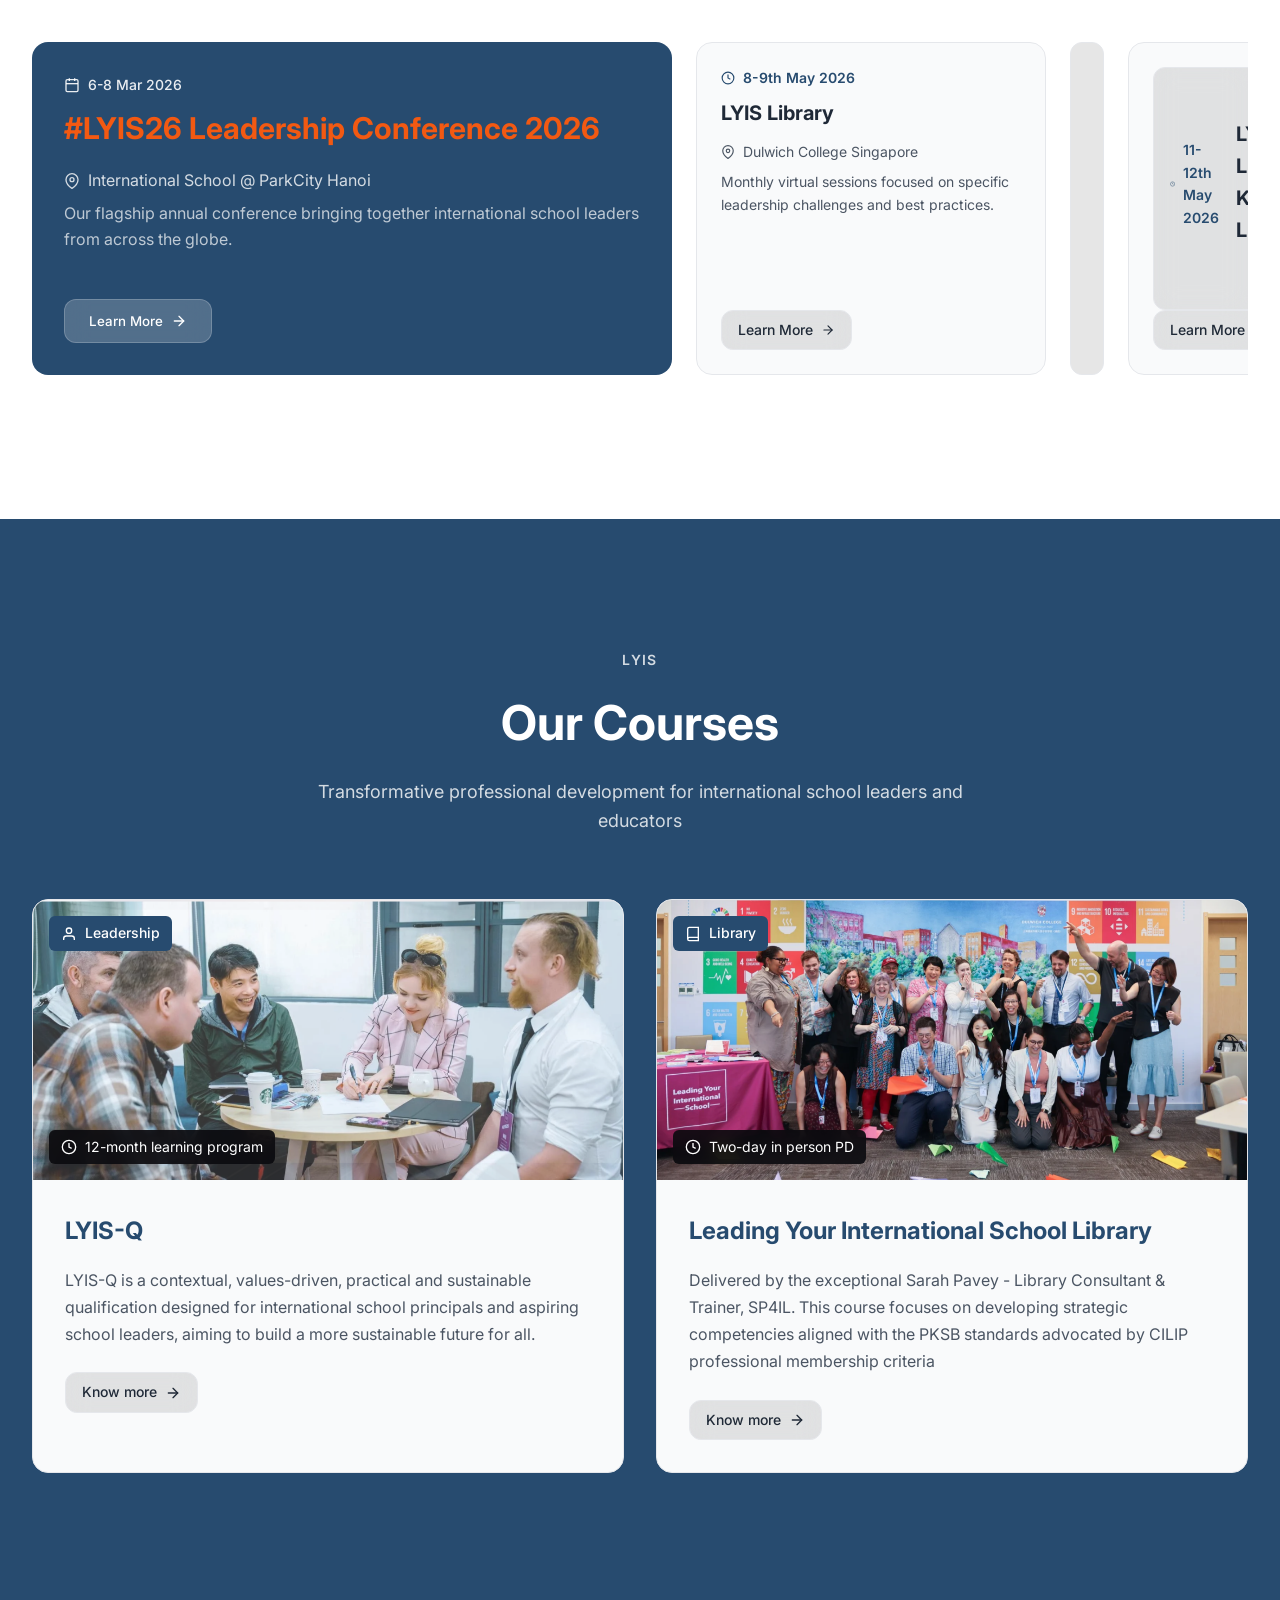
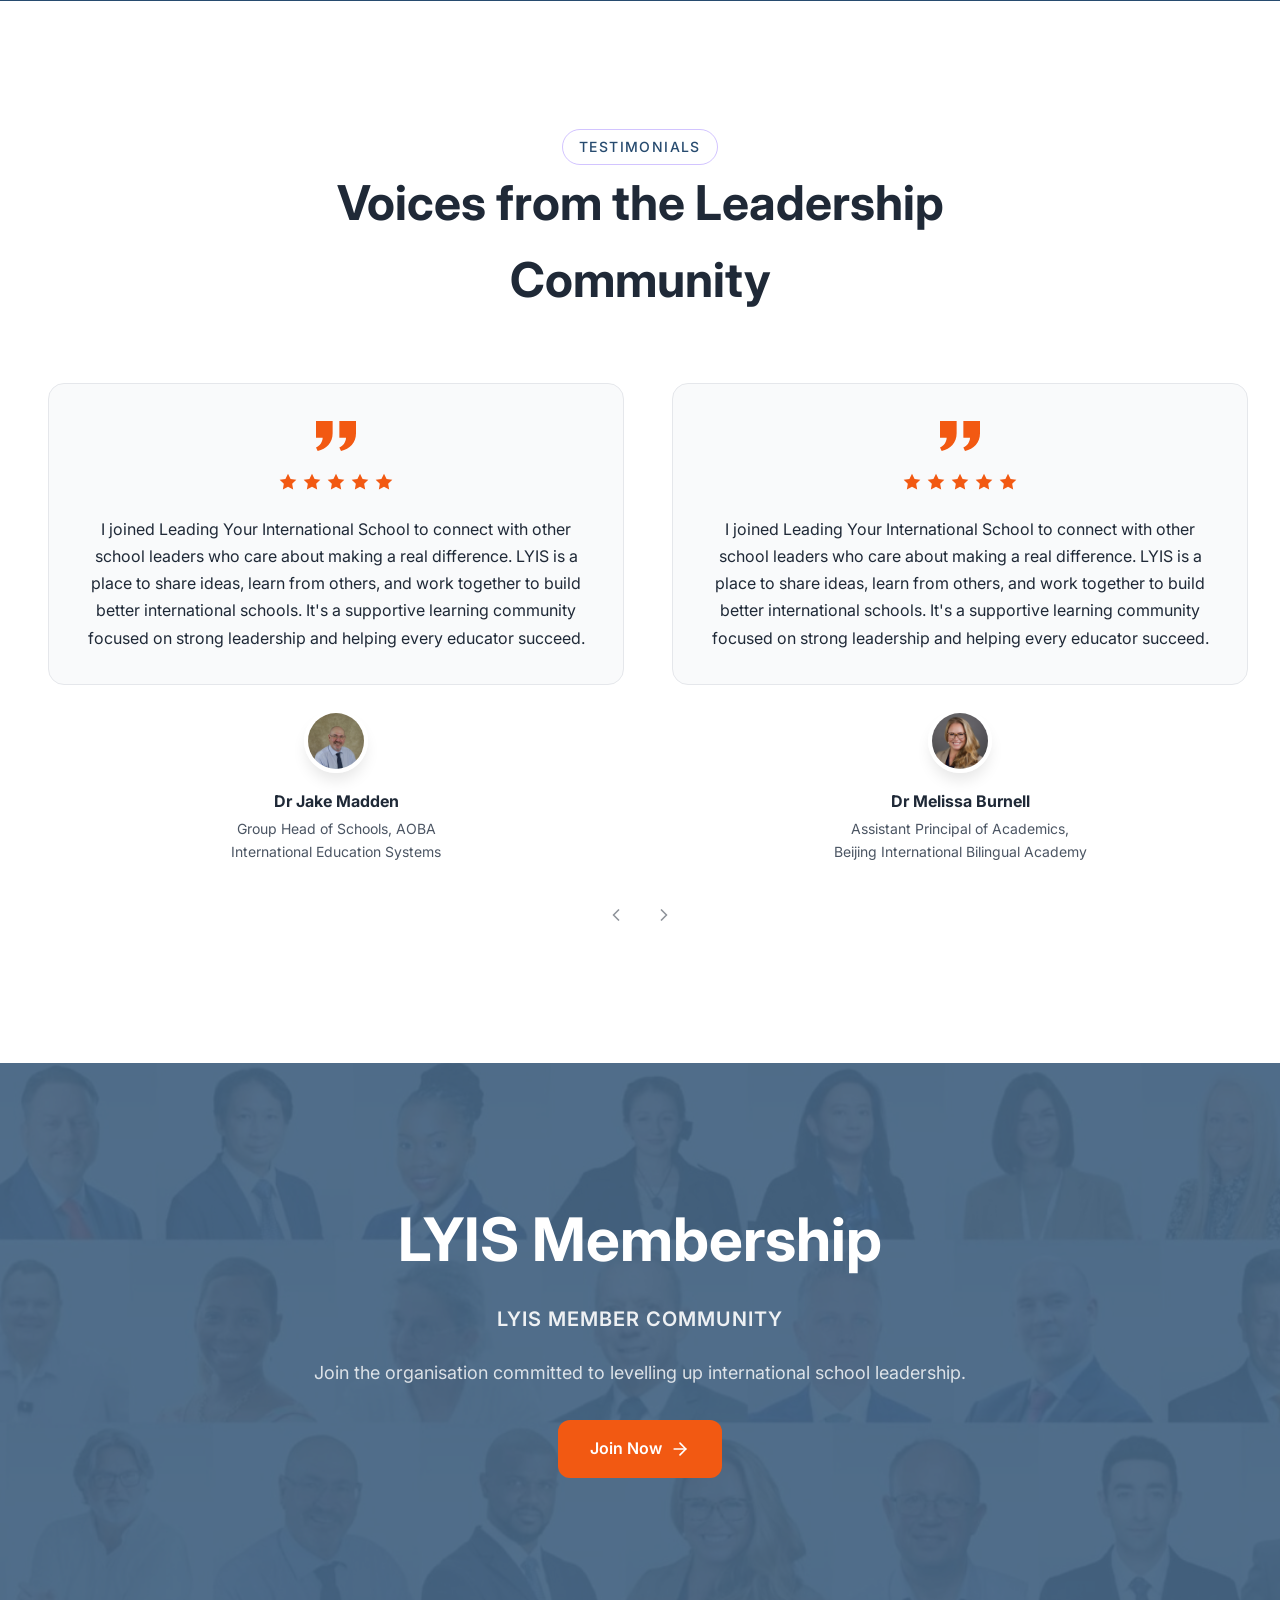
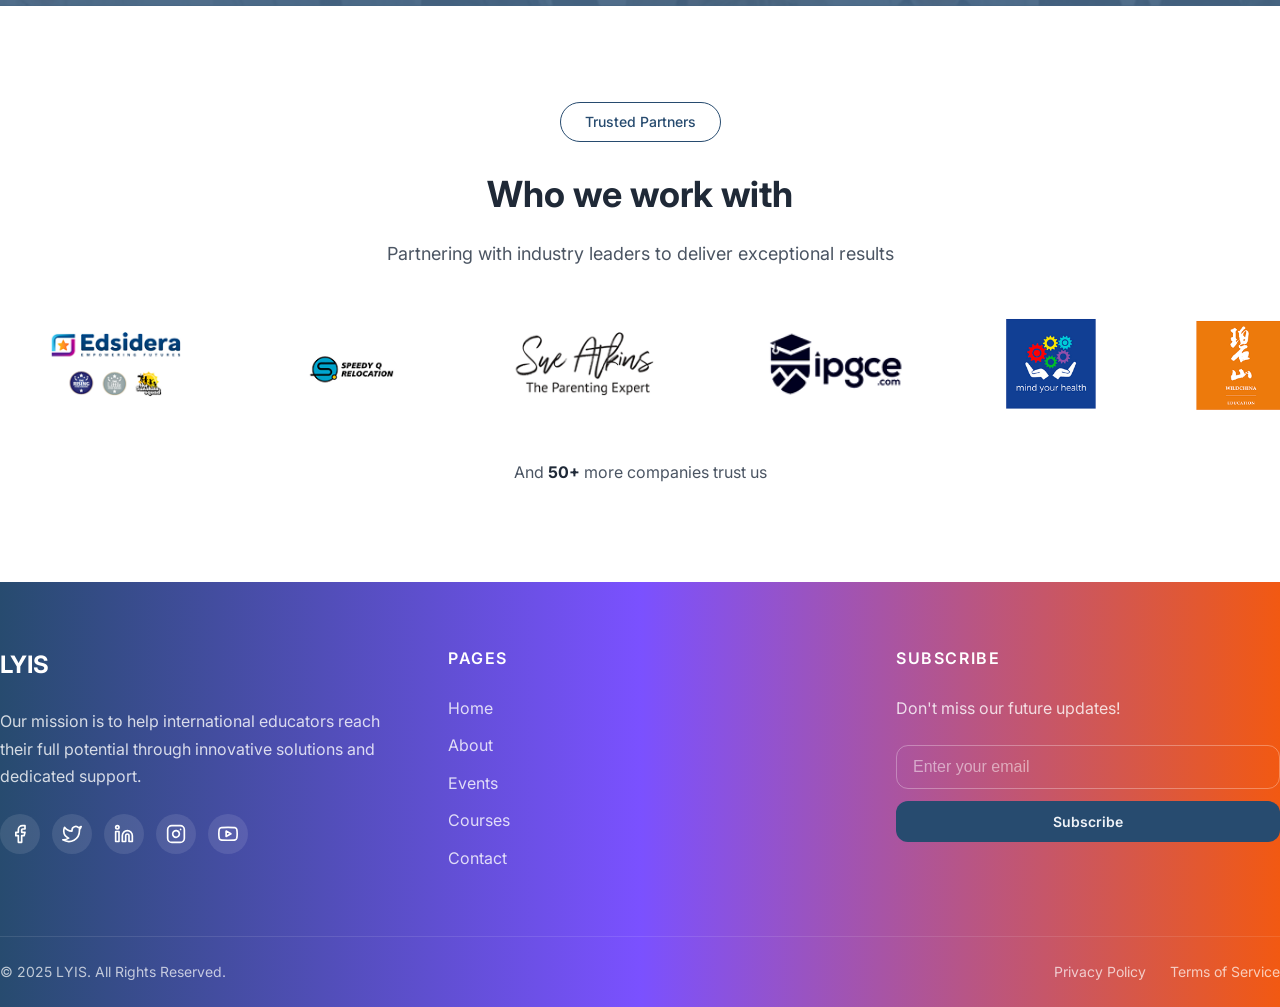
==== commit a8cdc088: "Update index.html" ====
--- a/index.html
+++ b/index.html
@@ -396,10 +396,10 @@
             International School @ ParkCity
           </p>
           <p class="event-description-sm">A gathering of Asia Pacific school leaders to discuss regional educational trends.</p>
-          <button class="btn-outline-small">
+          <a href="https://forms.gle/bX59mop4Yh2pxaiu6" class="btn-outline-small">
             Learn More
             <svg width="14" height="14" viewBox="0 0 24 24" fill="none" stroke="currentColor" stroke-width="2" stroke-linecap="round" stroke-linejoin="round"><line x1="5" y1="12" x2="19" y2="12"></line><polyline points="12 5 19 12 12 19"></polyline></svg>
-          </button>
+          </a>
         </div>
         <!--
         <div class="event-card event-card-small">
